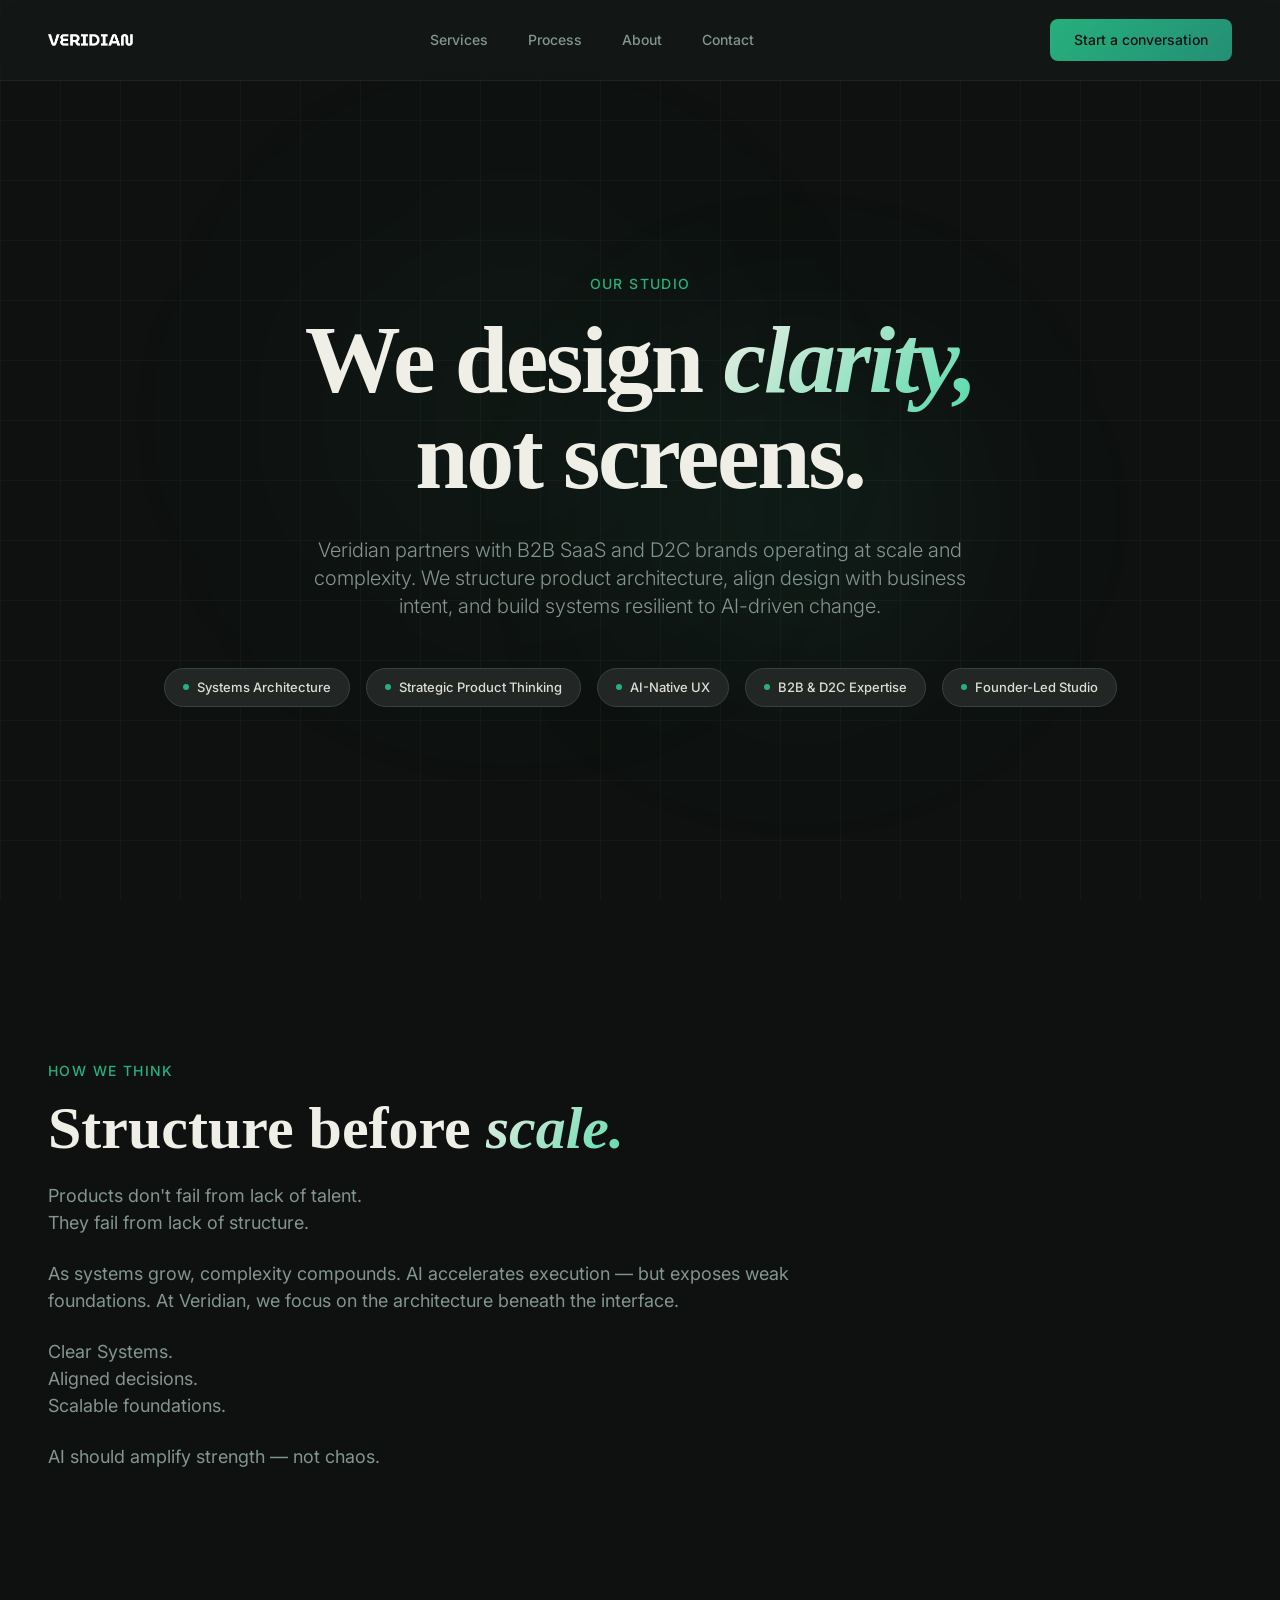
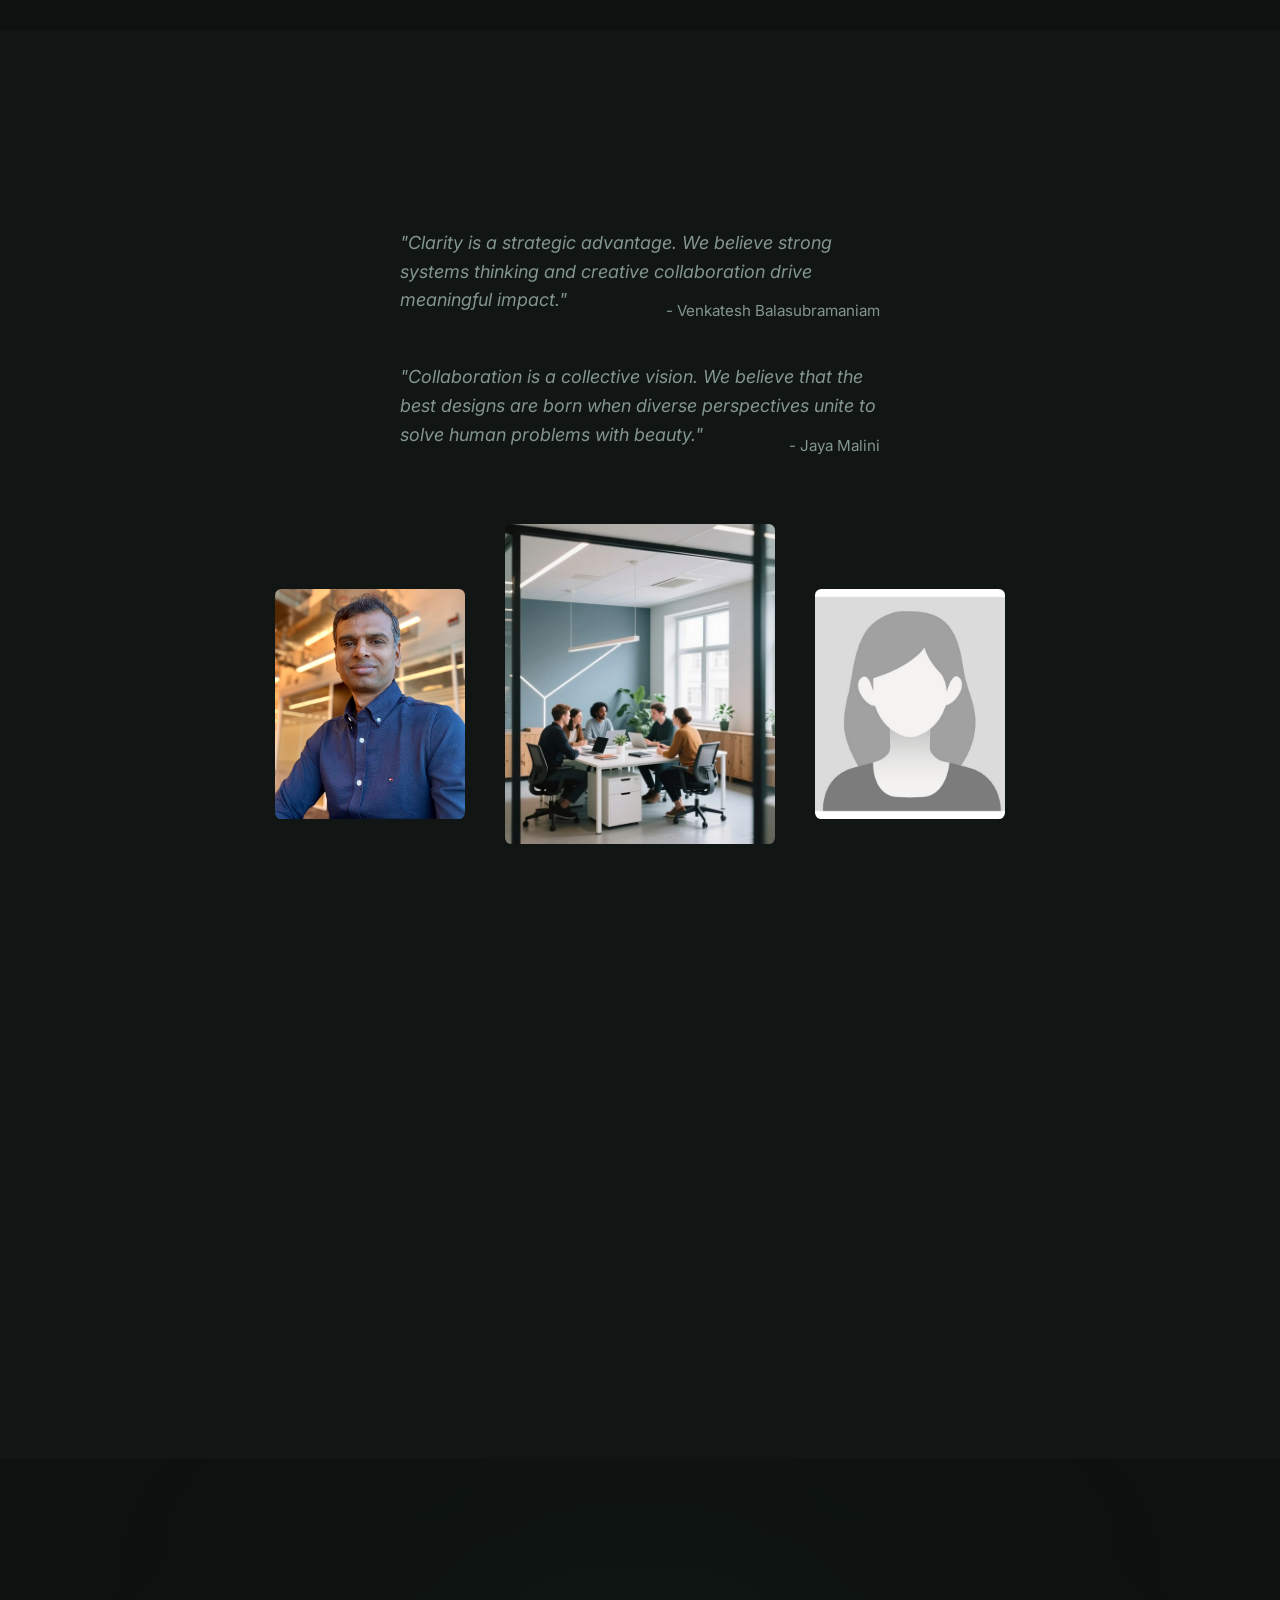
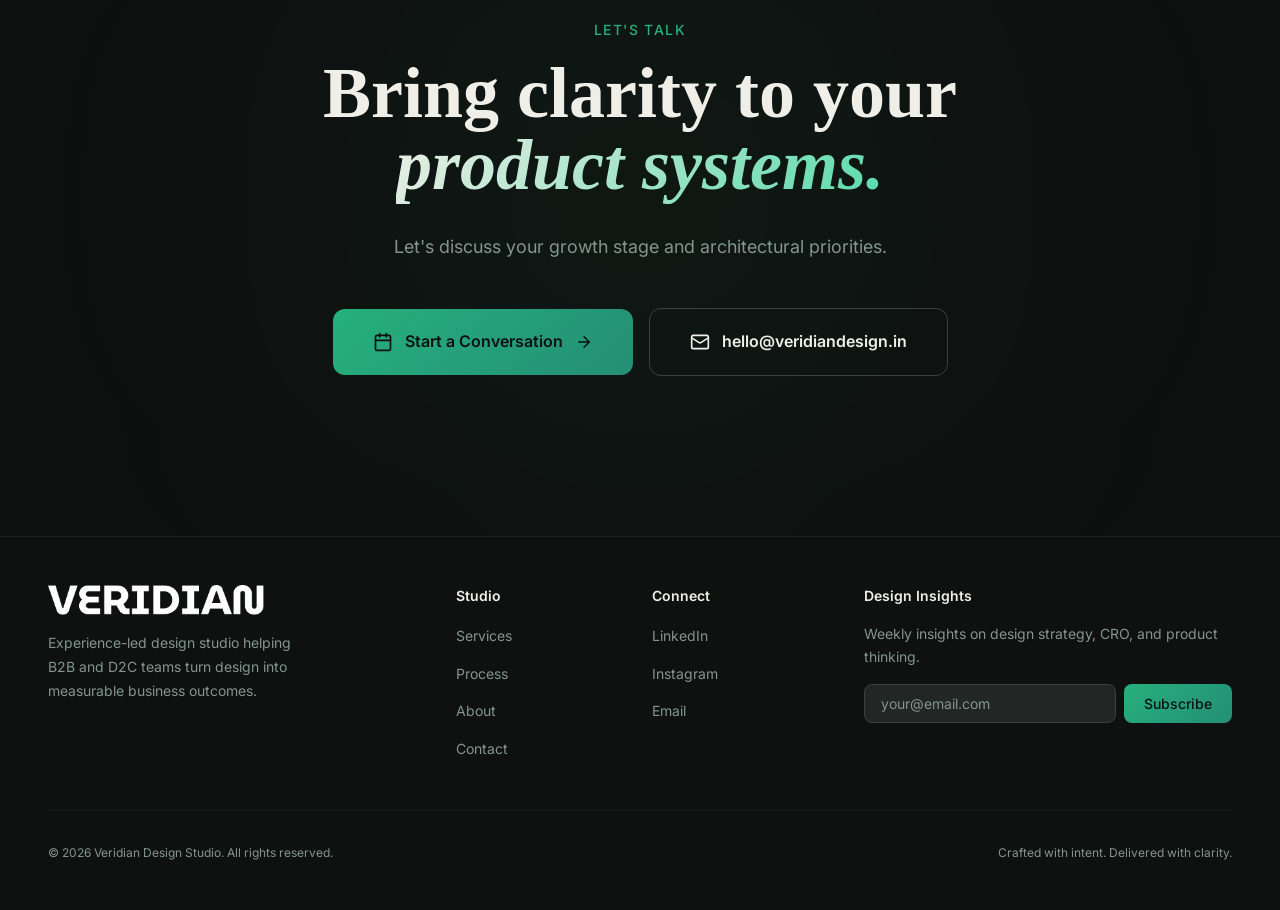
==== about.html @ 5418d42b "Need debugging and corrections in founder section(reworked)" ====
<!doctype html>
<html lang="en">
  <head>
    <meta charset="UTF-8" />
    <meta name="viewport" content="width=device-width, initial-scale=1.0" />
    <title>About — Veridian Design Studio</title>
    <meta
      name="description"
      content="Veridian Design Studio simplifies complex product experiences, scales design systems, and aligns design with real business intent. India-based, globally trusted."
    />
    <meta name="author" content="Veridian Design Studio" />
    <meta
      property="og:title"
      content="About Veridian Design Studio — We Design Outcomes, Not Screens"
    />
    <meta
      property="og:description"
      content="Experience-led design studio helping B2B SaaS and D2C brands drive conversions, adoption, and growth through strategic design."
    />
    <meta property="og:type" content="website" />
    <link rel="preconnect" href="https://fonts.googleapis.com" />
    <link rel="preconnect" href="https://fonts.gstatic.com" crossorigin />
    <link rel="icon" type="image/x-icon" href="images/veridian_favicon.ico" />
    <link
      href="https://fonts.googleapis.com/css2?family=Inter:wght@300;400;500;600;700&family=Playfair+Display:ital,wght@0,400;0,500;0,600;0,700;1,400;1,500&display=swap"
      rel="stylesheet"
    />
    <link rel="stylesheet" href="css/style.css" />
  </head>

  <body>
    <!-- Skip Navigation -->
    <a href="#main-content" class="skip-link">Skip to main content</a>

    <!-- ===== Navbar ===== -->
    <nav class="navbar" role="navigation" aria-label="Main navigation">
      <div class="container navbar-inner">
        <a href="index.html" aria-label="Veridian Design Studio home">
          <img
            class="nav-logo"
            src="images/logo.png"
            alt="Veridian Design Studio Logo"
          />
        </a>
        <div class="nav-links" role="menubar">
          <a href="index.html#services" role="menuitem">Services</a>
          <a href="index.html#process" role="menuitem">Process</a>
          <a href="about.html" role="menuitem" class="nav-active">About</a>
          <a href="contact.html" role="menuitem">Contact</a>
        </div>
        <div class="nav-cta-wrap">
          <a
            href="https://cal.com/venkatesh-balasubramaniam"
            target="_blank"
            class="nav-cta"
            >Start a conversation</a
          >
        </div>
        <button
          class="mobile-toggle"
          aria-label="Toggle menu"
          aria-expanded="false"
          aria-controls="mobile-menu"
        >
          <svg
            width="24"
            height="24"
            viewBox="0 0 24 24"
            fill="none"
            stroke="currentColor"
            stroke-width="2"
            stroke-linecap="round"
            stroke-linejoin="round"
            class="menu-icon"
          >
            <line x1="3" y1="6" x2="21" y2="6" />
            <line x1="3" y1="12" x2="21" y2="12" />
            <line x1="3" y1="18" x2="21" y2="18" />
          </svg>
          <svg
            width="24"
            height="24"
            viewBox="0 0 24 24"
            fill="none"
            stroke="currentColor"
            stroke-width="2"
            stroke-linecap="round"
            stroke-linejoin="round"
            class="close-icon"
          >
            <line x1="18" y1="6" x2="6" y2="18" />
            <line x1="6" y1="6" x2="18" y2="18" />
          </svg>
        </button>
      </div>
      <div class="mobile-menu" id="mobile-menu" role="menu">
        <a href="index.html#services" role="menuitem">Services</a>
        <a href="index.html#process" role="menuitem">Process</a>
        <a href="about.html" role="menuitem">About</a>
        <a href="contact.html" role="menuitem">Contact</a>
        <a
          href="https://cal.com/venkatesh-balasubramaniam"
          class="nav-cta"
          role="menuitem"
          >Start a conversation</a
        >
      </div>
    </nav>

    <!-- ===== Hero ===== -->
    <section class="hero" aria-labelledby="hero-heading">
      <div class="hero-bg-orb1" aria-hidden="true"></div>
      <div class="hero-bg-orb2" aria-hidden="true"></div>
      <div class="hero-grid" aria-hidden="true"></div>
      <div class="container hero-content">
        <span class="section-label fade-in">Our Studio</span>
        <h1 id="hero-heading" class="fade-in delay-1">
          We design <em class="text-gradient">clarity,</em><br />not screens.
        </h1>
        <p class="hero-sub fade-in delay-2">
          Veridian partners with B2B SaaS and D2C brands operating at scale and
          complexity. We structure product architecture, align design with
          business intent, and build systems resilient to AI-driven change.
        </p>
        <div class="about-values-strip fade-in delay-3">
          <span class="about-value-pill">
            <span class="about-value-pill-dot"></span>
            Systems Architecture
          </span>
          <span class="about-value-pill">
            <span class="about-value-pill-dot"></span>
            Strategic Product Thinking
          </span>
          <span class="about-value-pill">
            <span class="about-value-pill-dot"></span>
            AI-Native UX
          </span>
          <span class="about-value-pill">
            <span class="about-value-pill-dot"></span>
            B2B &amp; D2C Expertise
          </span>
          <span class="about-value-pill">
            <span class="about-value-pill-dot"></span>
            Founder-Led Studio
          </span>
        </div>
      </div>
    </section>

    <!-- ===== Main Content ===== -->
    <main id="main-content">
      <!-- ===== How We Think ===== -->
      <section class="section" aria-labelledby="how-we-think-heading">
        <div class="container">
          <div class="section-header fade-in delay-4">
            <span class="section-label">How we think</span>
            <h2 id="how-we-think-heading" class="section-heading">
              Structure before
              <em class="text-gradient">scale.</em>
            </h2>
            <p class="section-sub">
              Products don't fail from lack of talent.<br />
              They fail from lack of structure.
            </p>
            <p class="section-sub">
              As systems grow, complexity compounds. AI accelerates execution —
              but exposes weak foundations. At Veridian, we focus on the
              architecture beneath the interface.
            </p>
            <p class="section-sub">
              Clear Systems.<br />Aligned decisions.<br />Scalable foundations.
            </p>
            <p class="section-sub">AI should amplify strength — not chaos.</p>
          </div>
        </div>
      </section>

      <!-- ===== Co-Founders ===== -->
      <section
        id="founder"
        class="section section-alt"
        aria-labelledby="founder-heading"
      >
        <div class="container">
          <!-- Label fades up first -->
          <div class="section-header fade-in cofounder-section-header">
            <span class="section-label">Co-founders</span>
          </div>

          <!-- First quote slides in from left -->
          <blockquote class="founder-panel-quote fade-in-right delay-1">
            "Clarity is a strategic advantage. We believe strong systems
            thinking and creative collaboration drive meaningful impact."
          </blockquote>
          <!-- Attribution fades up just after -->
          <div class="founder-panel-quote-authors fade-in-left delay-2">
            - Venkatesh Balasubramaniam
          </div>

          <!-- Second quote slides in from right -->
          <blockquote
            class="founder-panel-quote founder-panel-quote--second fade-in-right delay-2"
          >
            "Collaboration is a collective vision. We believe that the best
            designs are born when diverse perspectives unite to solve human
            problems with beauty."
          </blockquote>
          <!-- Attribution fades up just after -->
          <div class="founder-panel-quote-authors fade-in-left delay-3">
            - Jaya Malini
          </div>
          <br />

          <!-- Images: left photo from left, centre from below, right photo from right -->
          <div class="founder-panel-images">
            <div
              class="founder-img-col founder-img-col-side fade-in-right delay-2"
            >
              <img
                src="images/cofounder_1.jpg"
                alt="Venkatesh Balasubramaniam, Co-Founder"
                class="founder-img-side"
              />
            </div>
            <div class="founder-img-col founder-img-col-center fade-in delay-3">
              <img
                src="images/portrait.webp"
                alt="Veridian Studio"
                class="founder-img-center"
              />
            </div>
            <div
              class="founder-img-col founder-img-col-side fade-in-left delay-2"
            >
              <img
                src="images/cofounder_2.jpg"
                alt="Jaya Malini, Co-Founder"
                class="founder-img-side"
              />
            </div>
          </div>

          <!-- Bio fades up last -->
          <div class="founder-panel-bio fade-in delay-3">
            With over 30 years of combined experience across SaaS, enterprise,
            and product innovation, our founders lead Veridian with a shared
            vision: to bring clarity, structure, and creativity to every
            project. Their partnership is rooted in systems thinking, honest
            collaboration, and a relentless pursuit of better outcomes for
            clients and teams alike.
          </div>
        </div>
      </section>

      <!-- ===== CTA ===== -->
      <section
        id="contact"
        class="section cta-section"
        aria-labelledby="cta-heading"
      >
        <div class="cta-glow" aria-hidden="true"></div>
        <div class="container cta-container">
          <div class="fade-in delay-3 cta-inner">
            <span class="section-label">Let's Talk</span>
            <h2 id="cta-heading">
              Bring clarity to your<br />
              <em class="text-gradient">product systems.</em>
            </h2>
            <p class="section-sub">
              Let's discuss your growth stage and architectural priorities.
            </p>
            <div class="cta-buttons">
              <a
                href="https://cal.com/venkatesh-balasubramaniam"
                target="_blank"
                rel="noopener noreferrer"
                class="cta-primary fade-in delay-3"
              >
                <svg
                  width="20"
                  height="20"
                  viewBox="0 0 24 24"
                  fill="none"
                  stroke="currentColor"
                  stroke-width="2"
                  stroke-linecap="round"
                  stroke-linejoin="round"
                  aria-hidden="true"
                >
                  <path d="M8 2v4" />
                  <path d="M16 2v4" />
                  <rect width="18" height="18" x="3" y="4" rx="2" />
                  <path d="M3 10h18" />
                </svg>
                Start a Conversation
                <svg
                  width="18"
                  height="18"
                  viewBox="0 0 24 24"
                  fill="none"
                  stroke="currentColor"
                  stroke-width="2"
                  stroke-linecap="round"
                  stroke-linejoin="round"
                  aria-hidden="true"
                >
                  <path d="M5 12h14" />
                  <path d="m12 5 7 7-7 7" />
                </svg>
              </a>
              <a
                href="mailto:hello@veridiandesign.in"
                onclick="handleMailto(event, 'hello@veridiandesign.in')"
                class="cta-secondary fade-in delay-3"
              >
                <svg
                  width="20"
                  height="20"
                  viewBox="0 0 24 24"
                  fill="none"
                  stroke="currentColor"
                  stroke-width="2"
                  stroke-linecap="round"
                  stroke-linejoin="round"
                  aria-hidden="true"
                >
                  <rect width="20" height="16" x="2" y="4" rx="2" />
                  <path d="m22 7-8.97 5.7a1.94 1.94 0 0 1-2.06 0L2 7" />
                </svg>
                hello@veridiandesign.in
              </a>
            </div>
          </div>
        </div>
      </section>
    </main>

    <!-- ===== Footer ===== -->
    <footer class="footer fade-in delay-3" role="contentinfo">
      <div class="container">
        <div class="footer-grid">
          <div class="footer-brand">
            <img src="images/logo.png" alt="Veridian Design Studio Logo" />
            <p>
              Experience-led design studio helping B2B and D2C teams turn design
              into measurable business outcomes.
            </p>
          </div>
          <div class="footer-links">
            <div>
              <h4>Studio</h4>
              <ul>
                <li><a href="index.html#services">Services</a></li>
                <li><a href="index.html#process">Process</a></li>
                <li><a href="about.html">About</a></li>
                <li><a href="contact.html">Contact</a></li>
              </ul>
            </div>
            <div>
              <h4>Connect</h4>
              <ul>
                <li>
                  <a
                    href="https://www.linkedin.com/company/veridian-design-studio/"
                    target="_blank"
                    rel="noopener noreferrer"
                    >LinkedIn</a
                  >
                </li>
                <li>
                  <a
                    href="https://www.instagram.com/veridiandesignstudio/"
                    target="_blank"
                    rel="noopener noreferrer"
                    >Instagram</a
                  >
                </li>
                <li>
                  <a
                    href="mailto:hello@veridiandesign.in"
                    onclick="handleMailto(event, 'hello@veridiandesign.in')"
                    >Email</a
                  >
                </li>
              </ul>
            </div>
          </div>
          <div class="footer-newsletter">
            <h4>Design Insights</h4>
            <p>
              Weekly insights on design strategy, CRO, and product thinking.
            </p>
            <form class="newsletter-form" onsubmit="event.preventDefault()">
              <label for="newsletter-email" class="sr-only"
                >Email address</label
              >
              <input
                type="email"
                id="newsletter-email"
                placeholder="your@email.com"
                required
              />
              <button type="submit">Subscribe</button>
            </form>
          </div>
        </div>
        <div class="footer-bottom">
          <p>
            &copy;
            <script>
              document.write(new Date().getFullYear());
            </script>
            Veridian Design Studio. All rights reserved.
          </p>
          <p>Crafted with intent. Delivered with clarity.</p>
        </div>
      </div>
    </footer>

    <script src="js/script.js"></script>
  </body>
</html>
---- css/style.css ----
/* Minimal line spacing for co-founder role */
/* Co-founder names under quote, right-aligned and smaller */
.founder-panel-quote-authors {
  color: var(--muted-fg);
  font-size: 0.95rem;
  text-align: right;
  max-width: 480px;
  margin: -1rem auto 2.5rem auto;
  font-style: normal;
  width: 100%;
  box-sizing: border-box;
  display: block;
}
.founder-panel-quote {
  font-size: 1.125rem;
  color: var(--muted-fg);
  line-height: 1.6;
  max-width: 480px;
  margin: 0 auto;
  font-style: italic;
}
/* ===== Founder Section Gallery Layout (ParallelHQ-inspired) ===== */
.founder-panel-images {
  display: flex;
  justify-content: center;
  align-items: center;
  gap: 2.5rem;
  margin-bottom: 2rem;
}
.founder-img-col {
  display: flex;
  flex-direction: column;
  align-items: center;
}
.founder-img-col-side {
  margin-top: 40px;
}
.founder-img-side {
  width: 190px;
  height: 230px;
  object-fit: cover;
  border-radius: 0.4rem;
  background: var(--bg);
}
.founder-img-col-center {
  margin-top: 0;
}
.founder-img-center {
  width: 270px;
  height: 320px;
  object-fit: cover;
  border-radius: 0.4rem;
  background: var(--bg);
}
.founder-panel-bio {
  font-size: 1.125rem;
  color: var(--muted-fg);
  line-height: 1.5;
  max-width: 640px;
  margin: 10rem auto;
}

@media (max-width: 700px) {
  /* 2-column grid:
     left  = Venkatesh spanning full height
     right = portrait + Jaya stacked 50/50 */
  .founder-panel-images {
    display: grid;
    grid-template-columns: 1fr 1fr;
    grid-template-rows: 1fr 1fr;
    gap: 0.4rem;
    align-items: stretch;
    height: 360px;
  }

  /* Venkatesh — left column, spans both rows */
  .founder-img-col-side:first-child {
    grid-column: 1;
    grid-row: 1 / 3;
    margin-top: 0;
  }
  .founder-img-col-side:first-child .founder-img-side {
    width: 100%;
    height: 100%;
    object-fit: cover;
    border-radius: 0.4rem;
  }

  /* Centre portrait — right column, top half */
  .founder-img-col-center {
    grid-column: 2;
    grid-row: 1;
    margin-top: 0;
  }
  .founder-img-col-center .founder-img-center {
    width: 100%;
    height: 100%;
    object-fit: cover;
    border-radius: 0.4rem;
  }

  /* Jaya — right column, bottom half */
  .founder-img-col-side:last-child {
    grid-column: 2;
    grid-row: 2;
    margin-top: 0;
  }
  .founder-img-col-side:last-child .founder-img-side {
    width: 100%;
    height: 100%;
    object-fit: cover;
    border-radius: 0.4rem;
  }
}
/* ===== Reset & Base ===== */
*,
*::before,
*::after {
  margin: 0;
  padding: 0;
  box-sizing: border-box;
}

:root {
  --bg: hsl(160 10% 6%);
  --fg: hsl(60, 20%, 92%);
  --card: hsl(160, 8%, 10%);
  --primary: hsl(158, 64%, 42%);
  --primary-fg: hsl(160, 10%, 6%);
  --secondary: hsl(160, 6%, 14%);
  --secondary-fg: hsl(60, 15%, 85%);
  --muted: hsl(160, 5%, 16%);
  --muted-fg: hsl(160, 8%, 55%);
  --border: hsl(156, 8%, 24%);
  --border-half: hsla(160, 8%, 18%, 0.5);
  --primary-20: hsla(158, 64%, 42%, 0.2);
  --primary-10: hsla(158, 64%, 42%, 0.1);
  --primary-5: hsla(158, 64%, 42%, 0.05);
  --primary-8: hsla(158, 64%, 42%, 0.08);
  --hero-gradient: linear-gradient(
    135deg,
    hsl(158, 64%, 42%),
    hsl(165, 60%, 35%)
  );
  --text-gradient: linear-gradient(
    135deg,
    hsl(60, 20%, 92%),
    hsl(158, 64%, 60%)
  );
  --glass: hsla(160, 8%, 10%, 0.6);
  --radius: 0.75rem;
}

html {
  scroll-behavior: smooth;
  font-size: 16px;
}
body {
  background: var(--bg);
  color: var(--fg);
  font-family: "Inter", system-ui, sans-serif;
  -webkit-font-smoothing: antialiased;
  line-height: 1.6;
}

h1,
h2,
h3,
h4,
h5,
h6 {
  font-family: serif;
}

a {
  color: inherit;
  text-decoration: none;
}
img {
  max-width: 100%;
  display: block;
}
button {
  cursor: pointer;
  border: none;
  font-family: inherit;
}
input {
  font-family: inherit;
}

/* ===== Utilities ===== */
.container {
  width: 100%;
  margin: 0 auto;
  padding: 0 1.5rem;
}

.text-gradient {
  background: var(--text-gradient);
  -webkit-background-clip: text;
  -webkit-text-fill-color: transparent;
  background-clip: text;
}

.sr-only {
  position: absolute;
  width: 1px;
  height: 1px;
  padding: 0;
  margin: -1px;
  overflow: hidden;
  clip: rect(0, 0, 0, 0);
  white-space: nowrap;
  border: 0;
}

/* Fade-in animation */
.fade-in {
  opacity: 0;
  transform: translateY(30px);
  transition:
    opacity 0.6s ease,
    transform 0.6s ease;
}
.fade-in.visible {
  opacity: 1;
  transform: translateY(0);
}
.fade-in-left {
  opacity: 0;
  transform: translateX(40px);
  transition:
    opacity 0.6s ease,
    transform 0.6s ease;
}
.fade-in-left.visible {
  opacity: 1;
  transform: translateX(0);
}
.fade-in-right {
  opacity: 0;
  transform: translateX(-40px);
  transition:
    opacity 0.6s ease,
    transform 0.6s ease;
}
.fade-in-right.visible {
  opacity: 1;
  transform: translateX(0);
}

/* Stagger delays */
.delay-1 {
  transition-delay: 0.15s;
}
.delay-2 {
  transition-delay: 0.3s;
}
.delay-3 {
  transition-delay: 0.45s;
}
.delay-4 {
  transition-delay: 0.6s;
}

/* ===== Navbar ===== */
.navbar {
  position: fixed;
  top: 0;
  left: 0;
  right: 0;
  z-index: 50;
  background: var(--glass);
  backdrop-filter: blur(20px);
  -webkit-backdrop-filter: blur(20px);
  border-bottom: 1px solid var(--border-half);
}
.navbar-inner {
  display: flex;
  align-items: center;
  justify-content: space-between;
  height: 5rem;
}
.nav-logo {
  height: 12px;
  width: auto;
  filter: brightness(0) invert(1);
}
.nav-links {
  display: none;
  align-items: center;
  gap: 2.5rem;
}
.nav-links a {
  font-size: 0.875rem;
  font-weight: 500;
  color: var(--muted-fg);
  transition: color 0.3s;
}
.nav-links a:hover {
  color: var(--fg);
}
.nav-cta-wrap {
  display: none;
}
.nav-cta {
  padding: 0.625rem 1.5rem;
  font-size: 0.875rem;
  font-weight: 500;
  border-radius: 0.5rem;
  background: var(--hero-gradient);
  color: var(--primary-fg);
  transition: opacity 0.3s;
}
.nav-cta:hover {
  opacity: 0.9;
}

.mobile-toggle {
  display: flex;
  background: none;
  color: var(--fg);
  padding: 0.5rem;
}
.mobile-menu {
  display: none;
  flex-direction: column;
  gap: 1rem;
  padding: 1.5rem;
  border-top: 1px solid var(--border-half);
  background: var(--glass);
  backdrop-filter: blur(20px);
}
.mobile-menu.open {
  display: flex;
}
.mobile-menu a {
  font-size: 1.125rem;
  font-weight: 500;
  color: var(--muted-fg);
  padding: 0.5rem 0;
  transition: color 0.3s;
}
.mobile-menu a:hover {
  color: var(--fg);
}
.mobile-menu .nav-cta {
  margin-top: 0.5rem;
  text-align: center;
  padding: 0.75rem 1.5rem;
  color: var(--primary-fg);
}

/* ===== Hero ===== */
.hero {
  position: relative;
  display: flex;
  align-items: center;
  justify-content: center;
  overflow: hidden;
  padding-top: 128px;
  padding-bottom: 3rem;
  min-height: auto;
}
.hero-bg-orb1 {
  position: absolute;
  top: 25%;
  left: 25%;
  width: 24rem;
  height: 24rem;
  border-radius: 50%;
  background: var(--primary-5);
  filter: blur(120px);
}
.hero-bg-orb2 {
  position: absolute;
  bottom: 25%;
  right: 25%;
  width: 20rem;
  height: 20rem;
  border-radius: 50%;
  background: var(--primary-8);
  filter: blur(100px);
}
.hero-grid {
  position: absolute;
  inset: 0;
  opacity: 0.03;
  background-image:
    linear-gradient(var(--fg) 1px, transparent 1px),
    linear-gradient(90deg, var(--fg) 1px, transparent 1px);
  background-size: 60px 60px;
}
.hero-content {
  position: relative;
  z-index: 10;
  max-width: 90rem;
  margin: 0 auto;
  text-align: center;
}
.hero-badge {
  display: inline-flex;
  align-items: center;
  gap: 0.5rem;
  padding: 0.5rem 0.5rem;
  border-radius: 9999px;
  border: 1px solid var(--primary-20);
  background: var(--glass);
  margin-bottom: 3rem;
}
.hero-badge svg {
  color: var(--primary);
}
.hero-badge span {
  font-size: 0.75rem;
  font-weight: 500;
  color: var(--muted-fg);
  letter-spacing: 0.05em;
  text-transform: uppercase;
}
.hero h1 {
  font-size: 2.2rem;
  font-weight: 700;
  line-height: 1;
  letter-spacing: -0.015em;
  margin-bottom: 3rem;
}
.hero-spacing {
  margin: 12px 0 0;
}
.hero-sub {
  font-size: 1.125rem;
  color: var(--muted-fg);
  max-width: 42rem;
  margin: 0 auto 3rem;
  font-weight: 300;
  line-height: 1.5;
}
.hero-cta {
  display: inline-flex;
  align-items: center;
  gap: 0.75rem;
  padding: 1rem 2rem;
  border-radius: 0.5rem;
  background: var(--hero-gradient);
  color: var(--primary-fg);
  font-weight: 500;
  font-size: 1rem;
  transition: opacity 0.3s;
}
.hero-cta:hover {
  opacity: 0.9;
}
.hero-cta svg {
  transition: transform 0.3s;
}
.hero-cta:hover svg {
  transform: translateX(4px);
}
.hero-trust {
  margin-top: 1rem;
  padding-top: 2rem;
}
.hero-trust p {
  font-size: 0.875rem;
  color: var(--muted-fg);
  margin-bottom: 1.5rem;
}
.trust-items {
  display: flex;
  align-items: center;
  justify-content: center;
  gap: 10px 3rem;
  flex-wrap: wrap;
}
.trust-items span {
  font-size: 0.875rem;
  font-weight: 500;
  color: hsla(160, 8%, 55%, 0.6);
  letter-spacing: 0.1em;
  text-transform: uppercase;
}

/* ===== Section Shared ===== */
.section {
  padding: 5rem 0;
  position: relative;
}
.section-label {
  color: var(--primary);
  font-size: 0.875rem;
  font-weight: 500;
  letter-spacing: 0.1em;
  text-transform: uppercase;
  margin-bottom: 1rem;
  display: block;
}
.section-heading {
  font-size: 2.25rem;
  font-weight: 700;
  line-height: 1.05;
  color: var(--fg);
}
.section-heading-h2 {
  font-family: "Inter", serif;
  margin: 2rem 0 2rem;
  font-size: 1.75rem;
  font-weight: 700;
  line-height: 1.25;
  color: var(--fg);
}
.section-sub {
  margin-top: 1.5rem;
  font-size: 1.125rem;
  color: var(--muted-fg);
  line-height: 1.5;
  max-width: 48rem;
}
.section-header {
  max-width: 48rem;
}

/* ===== Card Grid ===== */
.card-grid {
  display: grid;
  gap: 1.5rem;
}

.card {
  padding: 2rem 2.5rem;
  border-radius: 1rem;
  background: var(--card);
  border: 1px solid var(--border-half);
  overflow: hidden;
}
.card-icon {
  width: 3rem;
  height: 3rem;
  border-radius: 0.75rem;
  background: var(--secondary);
  display: flex;
  align-items: center;
  justify-content: center;
  margin-bottom: 1.5rem;
}
.card-icon svg {
  color: var(--primary);
}
.card h3 {
  font-family: "Inter", sans-serif;
  font-size: 1.5rem;
  font-weight: 700;
  color: var(--fg);
  margin-bottom: 1rem;
  line-height: 1.25;
}
.card p {
  font-size: 0.875rem;
  color: var(--muted-fg);
  line-height: 1.7;
  margin-bottom: 1.5rem;
}
.tags {
  display: flex;
  flex-wrap: wrap;
  gap: 0.5rem;
}
.tag {
  font-size: 0.75rem;
  padding: 0.375rem 0.75rem;
  border-radius: 9999px;
  background: var(--secondary);
  color: var(--secondary-fg);
  font-weight: 500;
}

/* ===== Process ===== */
.process-bg,
.founder-bg {
  position: absolute;
  inset: 0;
  background: hsla(160, 6%, 14%, 0.3);
}
.process-grid {
  display: grid;
  gap: 2rem;
}

.step-header {
  display: flex;
  align-items: center;
  gap: 1rem;
  margin-bottom: 1.5rem;
}
.step-icon {
  width: 3rem;
  height: 3rem;
  border-radius: 0.75rem;
  border: 1px solid var(--primary-20);
  display: flex;
  align-items: center;
  justify-content: center;
}
.step-icon svg {
  color: var(--primary);
}
.step-number {
  font-family: "Inter", serif;
  font-size: 2.25rem;
  font-weight: 700;
  color: var(--border);
}
.step h3 {
  font-family: "Inter", sans-serif;
  font-size: 1.25rem;
  font-weight: 700;
  color: var(--fg);
  margin-bottom: 0.75rem;
}
.step p {
  font-size: 0.875rem;
  color: var(--muted-fg);
  line-height: 1.7;
}

/* ===== About ===== */
.about-bg {
  position: absolute;
  inset: 0;
  background: hsla(160, 6%, 14%, 0.2);
}
.about-grid {
  display: grid;
  gap: 4rem;
  align-items: start;
}
.about-title {
  font-size: 2.2rem;
  font-weight: 700;
  line-height: 0.75;
  letter-spacing: -0.015em;
  margin-bottom: 3rem;
}
.about-story h2 {
  font-size: 2.25rem;
  font-weight: 700;
  line-height: 1.05;
  margin-bottom: 2rem;
}
.about-story .prose {
  display: flex;
  flex-direction: column;
  gap: 1.5rem;
}
.about-story .prose p {
  color: var(--muted-fg);
  line-height: 1.5;
}

.value-card {
  padding: 1.5rem;
  border-radius: 1rem;
  background: var(--card);
  border: 1px solid var(--border-half);
  display: flex;
  gap: 1rem;
  align-items: flex-start;
}
.value-icon {
  width: 2.5rem;
  height: 2.5rem;
  border-radius: 0.5rem;
  background: var(--primary-10);
  display: flex;
  align-items: center;
  justify-content: center;
  flex-shrink: 0;
  margin-top: 0.25rem;
}
.value-icon svg {
  color: var(--primary);
}
.value-card h3 {
  font-family: "Inter", sans-serif;
  font-size: 1.125rem;
  font-weight: 700;
  color: var(--fg);
  margin-bottom: 0.5rem;
}
.value-card p {
  font-size: 0.875rem;
  color: var(--muted-fg);
  line-height: 1.7;
}
.values-list {
  display: flex;
  flex-direction: column;
  gap: 1.5rem;
}

/* ===== CTA ===== */
.cta-section {
  text-align: center;
  overflow: hidden;
}
.cta-glow {
  position: absolute;
  top: 50%;
  left: 50%;
  transform: translate(-50%, -50%);
  width: 37.5rem;
  height: 37.5rem;
  border-radius: 50%;
  background: var(--primary-5);
  filter: blur(150px);
}
.cta-section h2 {
  font-size: 2.25rem;
  font-weight: 700;
  line-height: 1.05;
  margin-bottom: 2rem;
}
.cta-section .section-sub {
  max-width: 40rem;
  margin: 0 auto 3rem;
}
.cta-buttons {
  display: flex;
  flex-direction: column;
  align-items: center;
  justify-content: center;
  gap: 1rem;
}

.cta-primary {
  display: inline-flex;
  align-items: center;
  gap: 0.75rem;
  padding: 1rem 1rem;
  border-radius: 0.75rem;
  background: var(--hero-gradient);
  color: var(--primary-fg);
  font-weight: 600;
  font-size: 1rem;
  transition: opacity 0.3s;
}
.cta-primary:hover {
  opacity: 0.9;
}
.cta-primary svg:last-child {
  transition: transform 0.3s;
}
.cta-primary:hover svg:last-child {
  transform: translateX(4px);
}
.cta-secondary {
  display: inline-flex;
  align-items: center;
  gap: 0.75rem;
  padding: 1rem 1rem;
  border-radius: 0.75rem;
  border: 1px solid var(--border);
  color: var(--fg);
  font-weight: 600;
  font-size: 1em;
  transition: background 0.3s;
}
.cta-secondary:hover {
  background: var(--secondary);
}

/* ===== Footer ===== */
.footer {
  padding: 3rem 0;
  border-top: 1px solid var(--border-half);
}
.footer-grid {
  display: grid;
  gap: 3rem;
  margin-bottom: 3rem;
}

.footer-brand p {
  font-size: 0.875rem;
  color: var(--muted-fg);
  line-height: 1.7;
  max-width: 17rem;
}
.footer-brand img {
  width: 60%;
  margin-bottom: 1rem;
  filter: brightness(0) invert(1);
}
.footer-links {
  display: grid;
  grid-template-columns: 1fr 1fr;
  gap: 2rem;
}
.footer-links h4 {
  font-family: "Inter", sans-serif;
  font-size: 0.875rem;
  font-weight: 600;
  margin-bottom: 1rem;
}
.footer-links ul {
  list-style: none;
  display: flex;
  flex-direction: column;
  gap: 0.75rem;
}
.footer-links a {
  font-size: 0.875rem;
  color: var(--muted-fg);
  transition: color 0.3s;
}
.footer-links a:hover {
  color: var(--fg);
}

.footer-newsletter h4 {
  font-family: "Inter", sans-serif;
  font-size: 0.875rem;
  font-weight: 600;
  margin-bottom: 1rem;
}
.footer-newsletter > p {
  font-size: 0.875rem;
  color: var(--muted-fg);
  margin-bottom: 1rem;
}
.newsletter-form {
  display: flex;
  flex-direction: row;
  gap: 0.5rem;
}
.newsletter-form input {
  padding: 0.625rem 1rem;
  border-radius: 0.5rem;
  background: var(--secondary);
  border: 1px solid var(--border);
  font-size: 0.875rem;
  color: var(--fg);
  outline: none;
}
.newsletter-form input::placeholder {
  color: var(--muted-fg);
}
.newsletter-form input:focus {
  box-shadow: 0 0 0 1px var(--primary-20);
}
.newsletter-form button {
  padding: 0.625rem 1.25rem;
  border-radius: 0.5rem;
  background: var(--hero-gradient);
  color: var(--primary-fg);
  font-size: 0.875rem;
  font-weight: 500;
  transition: opacity 0.3s;
}
.newsletter-form button:hover {
  opacity: 0.9;
}

.footer-bottom {
  padding-top: 2rem;
  border-top: 1px solid hsla(160, 8%, 18%, 0.3);
  display: flex;
  flex-direction: column;
  align-items: center;
  gap: 1rem;
  text-align: center;
}

.footer-bottom p {
  font-size: 0.75rem;
  color: var(--muted-fg);
}

/* Skip link */
.skip-link {
  position: absolute;
  top: -100%;
  left: 1rem;
  padding: 0.5rem 1rem;
  background: var(--primary);
  color: var(--primary-fg);
  border-radius: 0.25rem;
  z-index: 100;
  font-size: 0.875rem;
}
.skip-link:focus {
  top: 1rem;
}

@media (min-width: 768px) {
  .process-grid {
    grid-template-columns: 1fr 1fr;
  }
  .nav-links {
    display: flex;
  }
  .nav-cta-wrap {
    display: flex;
  }
  .mobile-toggle {
    display: none;
  }
  .card-grid {
    grid-template-columns: 1fr 1fr;
    gap: 2rem;
  }
  .section {
    padding: 10rem 0;
    position: relative;
  }
  .footer-grid {
    grid-template-columns: 1fr 1fr 1fr;
  }
  .newsletter-form {
    flex-direction: row;
  }
  .footer-bottom {
    flex-direction: row;
    justify-content: space-between;
  }
  .hero {
    padding-top: 5rem;
    padding-bottom: 0;
    min-height: 100vh;
  }
  .hero h1 {
    font-size: 4.5rem;
    line-height: 1;
    letter-spacing: -0.025em;
    margin-bottom: 2rem;
  }
  .hero-spacing {
    margin: 0;
  }
  .hero-sub {
    font-size: 1.25rem;
    line-height: 1.75rem;
  }
  .hero-trust {
    margin-top: 4rem;
  }
  .hero-badge {
    padding: 0.5rem 1rem;
    margin-bottom: 2rem;
  }
  .section-heading {
    font-size: 3rem;
    line-height: 1.41;
  }
  .about-story h2 {
    font-size: 3rem;
    line-height: 1.1;
  }
  .cta-section h2 {
    font-size: 3rem;
    line-height: 1;
  }
  .cta-buttons {
    flex-direction: row;
  }
  .cta-primary,
  .cta-secondary {
    padding: 1.25rem 2.5rem;
    width: auto;
  }
  .trust-items {
    gap: 3rem;
  }
  .card h3 {
    line-height: 1.6;
  }
}
@media (min-width: 1024px) {
  .container {
    padding: 0 3rem;
  }
  .process-grid {
    grid-template-columns: repeat(4, 1fr);
  }
  .about-grid {
    grid-template-columns: 1fr 1fr;
    gap: 6rem;
  }
  .hero h1 {
    font-size: 6rem;
  }
  .section-heading {
    font-size: 3.75rem;
    line-height: 1;
  }
  .cta-section h2 {
    font-size: 4.5rem;
  }
}
@media (min-width: 1400px) {
  .container {
    max-width: 1400px;
  }
}

/* ===== Contact Page ===== */
.contact-hero {
  padding-top: 8rem;
  padding-bottom: 2rem;
  text-align: center;
}
.contact-hero .section-label {
  margin-bottom: 1.25rem;
}
.contact-hero h1 {
  font-family: serif;
  font-size: 3rem;
  font-weight: 700;
  line-height: 1.1;
  letter-spacing: -0.02em;
  margin-bottom: 1.25rem;
}
.contact-hero h1 em {
  font-style: italic;
  color: var(--primary);
}
.contact-label {
  color: var(--primary);
  font-family: "Inter", serif;
  font-size: 0.75rem;
  font-weight: 500;
  text-transform: uppercase;
  line-height: 1rem;
  letter-spacing: 0.3em;
}
.contact-hero .sub {
  font-size: 1.125rem;
  line-height: 1.75rem;
  color: var(--muted-fg);
}

.contact-body {
  padding: 3rem 0 6rem;
}
.contact-grid {
  display: grid;
  gap: 4rem;
  align-items: start;
}

/* Left column */
.contact-info h2 {
  font-family: "Inter", serif;
  font-size: 1.75rem;
  font-weight: 700;
  line-height: 1.25;
  margin-bottom: 1.5rem;
  color: var(--fg);
}
.contact-info h2 em {
  font-style: italic;
  color: var(--primary);
}
.contact-info .intro-text {
  font-size: 0.9rem;
  color: var(--muted-fg);
  line-height: 1.75;
  margin-bottom: 1.25rem;
}
.contact-info .highlight {
  font-size: 0.9rem;
  color: var(--muted-fg);
  line-height: 1.75;
  margin-bottom: 2rem;
}
.contact-info .highlight em {
  color: var(--primary);
  font-style: italic;
}

.help-section h3 {
  font-family: "Inter", serif;
  font-size: 0.875rem;
  font-weight: 600;
  color: var(--fg);
  margin-bottom: 0.875rem;
  letter-spacing: 0.01em;
}
.help-list {
  list-style: none;
  display: flex;
  flex-direction: column;
  gap: 0.5rem;
  margin-bottom: 2.5rem;
}
.help-list li {
  display: flex;
  align-items: center;
  gap: 0.625rem;
  font-size: 0.875rem;
  color: var(--muted-fg);
}
.help-list li::before {
  content: "";
  width: 6px;
  height: 6px;
  border-radius: 50%;
  background: var(--primary);
  flex-shrink: 0;
}

.meet-us h3 {
  font-family: "Inter", serif;
  font-size: 0.875rem;
  font-weight: 600;
  color: var(--fg);
  margin-bottom: 0.875rem;
}
.location-block {
  margin-bottom: 0.75rem;
}
.location-row {
  display: flex;
  align-items: flex-start;
  gap: 0.625rem;
  margin-bottom: 0.375rem;
}
.location-icon {
  flex-shrink: 0;
  margin-top: 2px;
}
.location-row .loc-label {
  font-size: 0.8125rem;
  font-weight: 600;
  color: var(--fg);
  margin-bottom: 0.125rem;
}
.location-row .loc-name {
  font-size: 0.8125rem;
  color: var(--primary);
  font-weight: 500;
}
.location-row .loc-address {
  font-size: 0.8125rem;
  color: var(--muted-fg);
  line-height: 1.5;
}
.remote-row {
  display: flex;
  align-items: center;
  gap: 0.625rem;
  margin-top: 0.75rem;
}
.remote-row span {
  font-size: 0.8125rem;
  color: var(--muted-fg);
}

.direct-contact {
  margin-top: 2rem;
}
.direct-contact h3 {
  font-family: "Inter", serif;
  font-size: 0.875rem;
  font-weight: 600;
  color: var(--fg);
  margin-bottom: 0.875rem;
}
.contact-links {
  display: flex;
  flex-direction: column;
  gap: 0.5rem;
}
.contact-link-row {
  display: flex;
  align-items: center;
  gap: 0.625rem;
}
.contact-link-row a {
  font-size: 0.875rem;
  color: var(--primary);
  transition: opacity 0.2s;
}
.contact-link-row a:hover {
  opacity: 0.75;
}

.contact-quote {
  margin-top: 2rem;
  padding-left: 1rem;
  border-left: 2px solid var(--border);
  font-size: 0.8125rem;
  color: var(--muted-fg);
  font-style: italic;
  line-height: 1.6;
}

/* Right column — Form card */
.contact-form-wrap {
  background: var(--card);
  border: 1px solid var(--border-half);
  border-radius: 1.25rem;
  padding: 2rem 1.75rem;
}
.contact-form-wrap h2 {
  font-family: "Inter", serif;
  font-size: 1.25rem;
  font-weight: 600;
  color: var(--fg);
  margin-bottom: 1.75rem;
}

/* Form layout — gap is the single source of spacing truth */
#contactForm {
  display: flex;
  flex-direction: column;
  gap: 1rem;
}
.form-row {
  display: grid;
  grid-template-columns: 1fr;
  gap: 1rem;
}
.form-group {
  display: flex;
  flex-direction: column;
  gap: 0.375rem;
  margin-bottom: 0;
  max-width: 100%;
}
.form-group:last-child {
  margin-bottom: 0;
}
.form-label {
  font-size: 0.8125rem;
  font-weight: 500;
  color: var(--fg);
}
.form-input,
.form-textarea,
.form-select {
  background: var(--secondary);
  border: 1px solid var(--border-half);
  border-radius: 0.5rem;
  padding: 0.625rem 0.875rem;
  font-size: 1rem;
  color: var(--fg);
  font-family: "Inter", sans-serif;
  outline: none;
  transition:
    border-color 0.2s,
    box-shadow 0.2s;
  width: 100%;
}
.form-input::placeholder,
.form-textarea::placeholder {
  color: var(--muted-fg);
}
.form-input:focus,
.form-textarea:focus,
.form-select:focus {
  border-color: var(--primary);
}
.form-input:valid,
.form-textarea:valid,
.form-select:valid {
  background: var(--secondary);
  color: white;
}
/* Example to change the background to white and text to black */
.form-input:autofill,
.form-input:-webkit-autofill,
.form-input:-webkit-autofill:hover,
.form-input:-webkit-autofill:focus,
.form-input:-webkit-autofill:active {
  -webkit-box-shadow: 0 0 0 1000px var(--secondary) inset !important;
  transition: background-color 5000s ease-in-out 0s; /* smooth transition workaround */
  -webkit-text-fill-color: var(--fg) !important;
}

.form-select {
  appearance: none;
  background-image: url("data:image/svg+xml,%3Csvg xmlns='http://www.w3.org/2000/svg' width='16' height='16' viewBox='0 0 24 24' fill='none' stroke='%23718096' stroke-width='2' stroke-linecap='round' stroke-linejoin='round'%3E%3Cpolyline points='6 9 12 15 18 9'%3E%3C/polyline%3E%3C/svg%3E");
  background-repeat: no-repeat;
  background-position: right 0.75rem center;
  padding-right: 2.5rem;
  cursor: pointer;
  color: var(--muted-fg);
}
.form-select option {
  background: var(--secondary);
  color: var(--fg);
}
.form-textarea {
  resize: vertical;
  min-height: 7rem;
  line-height: 1.6;
}

.checkbox-label {
  font-size: 0.8125rem;
  font-weight: 500;
  color: var(--fg);
  margin-bottom: 0.625rem;
  display: block;
}
.checkbox-grid {
  display: grid;
  grid-template-columns: 1fr;
  gap: 0.625rem;
  margin-bottom: 0;
}
.checkbox-item {
  display: flex;
  align-items: center;
  gap: 0.5rem;
  cursor: pointer;
}
.checkbox-item input[type="checkbox"] {
  appearance: none;
  width: 1rem;
  height: 1rem;
  border: 2px solid var(--primary);
  border-radius: 3px;
  background: var(--card);
  cursor: pointer;
  flex-shrink: 0;
  position: relative;
  transition:
    border-color 0.2s,
    background 0.2s;
}
.checkbox-item input[type="checkbox"]:checked {
  border-color: var(--primary);
  background: var(--primary);
}
.checkbox-item input[type="checkbox"]:checked::after {
  content: "\2713";
  color: var(--secondary);
  position: absolute;
  top: 50%;
  left: 50%;
  transform: translate(-50%, -50%);
}
.checkbox-item span {
  font-size: 0.875rem;
  color: var(--muted-fg);
  line-height: 1.4;
}

/* ===== Form Validation Styles ===== */
.input-error {
  border-color: hsl(0, 70%, 55%) !important;
  box-shadow: 0 0 0 2px hsla(0, 70%, 55%, 0.2) !important;
}
.field-error {
  font-size: 0.75rem;
  color: hsl(0, 70%, 60%);
  margin-top: 0.25rem;
  display: block;
  line-height: 1.4;
}

.form-submit {
  width: 100%;
  padding: 0.875rem 1.5rem;
  border-radius: 0.625rem;
  background: var(--hero-gradient);
  color: var(--primary-fg);
  font-size: 0.9375rem;
  font-weight: 600;
  font-family: "Inter", sans-serif;
  transition: opacity 0.3s;
  margin-top: 0;
  text-align: center;
}
.form-submit:hover {
  opacity: 0.9;
}

/* ===== Success Modal ===== */
.success-modal-overlay {
  position: fixed;
  inset: 0;
  background: hsla(160, 10%, 4%, 0.75);
  backdrop-filter: blur(6px);
  -webkit-backdrop-filter: blur(6px);
  z-index: 200;
  display: flex;
  align-items: center;
  justify-content: center;
  padding: 1.5rem;
  opacity: 0;
  pointer-events: none;
  transition: opacity 0.3s ease;
}
.success-modal-overlay.visible {
  opacity: 1;
  pointer-events: all;
}
.success-modal {
  background: var(--card);
  border: 1px solid var(--border-half);
  border-radius: 1.25rem;
  padding: 2.5rem 2rem;
  max-width: 420px;
  width: 100%;
  text-align: center;
  transform: translateY(24px) scale(0.97);
  transition:
    transform 0.35s ease,
    opacity 0.35s ease;
  opacity: 0;
  position: relative;
}
.success-modal-overlay.visible .success-modal {
  transform: translateY(0) scale(1);
  opacity: 1;
}
.success-modal .success-icon {
  width: 3.5rem;
  height: 3.5rem;
  border-radius: 50%;
  background: var(--primary-20);
  display: flex;
  align-items: center;
  justify-content: center;
  margin: 0 auto 1.25rem;
  color: var(--primary);
}
.success-modal h3 {
  font-family: "Inter", sans-serif;
  font-size: 1.5rem;
  font-weight: 600;
  color: var(--fg);
  margin-bottom: 0.75rem;
}
.success-modal p {
  font-size: 0.9rem;
  color: var(--muted-fg);
  line-height: 1.6;
  margin-bottom: 1.75rem;
}
.success-modal-close {
  display: inline-flex;
  align-items: center;
  justify-content: center;
  padding: 0.625rem 2rem;
  border-radius: 0.625rem;
  background: var(--hero-gradient);
  color: var(--primary-fg);
  font-size: 0.9rem;
  font-weight: 600;
  font-family: "Inter", sans-serif;
  cursor: pointer;
  transition: opacity 0.2s;
  border: none;
}
.success-modal-close:hover {
  opacity: 0.85;
}
/* Keep the old .form-success hidden — no longer used */
.form-success {
  display: none !important;
}

.contact-bg-orb1 {
  position: fixed;
  top: 10%;
  right: 10%;
  width: 20rem;
  height: 20rem;
  border-radius: 50%;
  background: var(--primary-5);
  filter: blur(120px);
  pointer-events: none;
  z-index: 0;
}
.contact-bg-orb2 {
  position: fixed;
  bottom: 20%;
  left: 5%;
  width: 16rem;
  height: 16rem;
  border-radius: 50%;
  background: var(--primary-8);
  filter: blur(100px);
  pointer-events: none;
  z-index: 0;
}
/* ===== Founder ===== */
.founder-grid {
  display: grid;
  grid-template-columns: 1fr 1fr;
  gap: 3rem;
  max-width: 1000px;
  margin: 0 auto;
  align-items: center;
}
@media (max-width: 768px) {
  .founder-grid {
    grid-template-columns: 1fr;
  }
}
.founder-img-wrap {
  width: 100%;
  display: flex;
  justify-content: center;
}

.founder-img-inner {
  position: relative;
  display: inline-block;
  line-height: 0;
  padding-bottom: 16px;
  padding-right: 16px;
}
.founder-img {
  border-radius: 1rem;
  width: 100%;
  aspect-ratio: 4/5;
  object-fit: cover;
  box-shadow: var(--card-shadow);
}
.founder-badge-box {
  position: absolute;
  bottom: 0;
  right: 0;
  width: 96px;
  height: 96px;
  border-radius: var(--radius);
  background: var(--primary);
  display: flex;
  align-items: center;
  justify-content: center;
  font-family: "Cambo", serif;
  font-size: 0.875rem;
  font-weight: 600;
  text-align: center;
  line-height: 1.3;
}
.founder-quote {
  position: relative;
  font-family: "Cambo", serif;
  font-style: italic;
  font-size: 1.125rem;
  line-height: 1.6;
  padding-left: 2rem;
  margin-bottom: 1.5rem;
}
.founder-quote::before {
  content: url("data:image/svg+xml,%3Csvg xmlns='http://www.w3.org/2000/svg' width='24' height='24' viewBox='0 0 24 24' fill='none' stroke='hsl(165, 60%, 35%, 0.5)' stroke-width='2' stroke-linecap='round' stroke-linejoin='round'%3E%3Cpath d='M16 3a2 2 0 0 0-2 2v6a2 2 0 0 0 2 2 1 1 0 0 1 1 1v1a2 2 0 0 1-2 2 1 1 0 0 0-1 1v2a1 1 0 0 0 1 1 6 6 0 0 0 6-6V5a2 2 0 0 0-2-2z'%3E%3C/path%3E%3Cpath d='M5 3a2 2 0 0 0-2 2v6a2 2 0 0 0 2 2 1 1 0 0 1 1 1v1a2 2 0 0 1-2 2 1 1 0 0 0-1 1v2a1 1 0 0 0 1 1 6 6 0 0 0 6-6V5a2 2 0 0 0-2-2z'%3E%3C/path%3E%3C/svg%3E");
  position: absolute;
  left: 0;
  top: -20px;
  font-size: 2rem;
  color: var(--primary-10);
}
.founder-text {
  color: var(--muted-fg);
  line-height: 1.7;
  margin-bottom: 1rem;
}
.founder-highlight {
  font-size: 0.875rem;
  font-weight: 500;
  color: var(--accent);
  margin-top: 1rem;
}
.founder-info-grid {
  display: grid;
  grid-template-columns: repeat(3, 1fr);
  gap: 1rem;
  margin-top: 2rem;
}
.founder-info-item {
  background: var(--card);
  border-radius: 8px;
  padding: 0.75rem;
  text-align: center;
  box-shadow: var(--card-shadow);
}
.founder-info-item strong {
  display: block;
  font-size: 0.875rem;
}
.founder-info-item span {
  font-size: 0.75rem;
  line-height: 1.4;
  display: block;
  color: var(--muted-fg);
}

@media (min-width: 768px) {
  .contact-hero h1 {
    font-size: 4rem;
  }
  .contact-hero {
    padding-top: 8rem;
  }
}
@media (min-width: 1024px) {
  .contact-grid {
    grid-template-columns: 5fr 7fr;
    gap: 5rem;
  }
  .form-row {
    grid-template-columns: 1fr 1fr;
  }
  .checkbox-grid {
    grid-template-columns: 1fr 1fr;
  }
  .contact-hero h1 {
    font-size: 4.5rem;
  }
}

/* ===== About Page ===== */

/* --- Tagline Section --- */
.about-tagline-section {
  padding: 8rem 0 5rem;
  position: relative;
  overflow: hidden;
}
.about-tagline-bg {
  position: absolute;
  inset: 0;
  background-image:
    linear-gradient(var(--border-half) 1px, transparent 1px),
    linear-gradient(90deg, var(--border-half) 1px, transparent 1px);
  background-size: 60px 60px;
  opacity: 0.35;
}
.about-tagline-orb {
  position: absolute;
  top: 40%;
  left: 50%;
  transform: translate(-50%, -50%);
  width: 36rem;
  height: 36rem;
  border-radius: 50%;
  background: var(--primary-5);
  filter: blur(130px);
  pointer-events: none;
}
.about-tagline-inner {
  position: relative;
  z-index: 2;
  text-align: center;
  max-width: 56rem;
  margin: 0 auto;
}
.about-tagline-inner .section-label {
  margin-bottom: 2rem;
}
.about-tagline-inner h1 {
  font-size: 2.2rem;
  font-weight: 700;
  line-height: 1.1;
  letter-spacing: -0.015em;
  margin-bottom: 3rem;
}
.about-tagline-inner h1 em {
  font-style: italic;
  color: var(--primary);
}
.about-tagline-inner .tagline-sub {
  font-size: 1.125rem;
  color: var(--muted-fg);
  line-height: 1.75;
  max-width: 42rem;
  margin: 0 auto 3rem;
  font-weight: 300;
}

/* --- Values Strip --- */
.about-values-strip {
  display: flex;
  gap: 1rem;
  justify-content: center;
  flex-wrap: wrap;
  margin-top: 3rem;
}
.about-value-pill {
  display: inline-flex;
  align-items: center;
  gap: 0.5rem;
  padding: 0.5rem 1.125rem;
  border-radius: 9999px;
  border: 1px solid var(--border);
  background: var(--secondary);
  font-size: 0.8125rem;
  color: var(--secondary-fg);
  font-weight: 500;
}

.about-value-pill:nth-child(2n) {
  display: none;
}

.about-value-pill-dot {
  width: 6px;
  height: 6px;
  border-radius: 50%;
  background: var(--primary);
  flex-shrink: 0;
}

/* --- Image Slider Section --- */
.about-slider-section {
  padding: 5rem 0;
  position: relative;
  overflow: hidden;
}
.about-slider-section .section-label {
  text-align: center;
  margin-bottom: 0.75rem;
}
.about-slider-heading {
  font-family: serif;
  font-size: 3rem;
  font-weight: 700;
  text-align: center;
  margin-bottom: 0.75rem;
  line-height: 1.2;
}
.about-slider-heading em {
  font-style: italic;
  color: var(--primary);
}
.about-slider-sub {
  text-align: center;
  font-size: 0.9375rem;
  color: var(--muted-fg);
  max-width: 36rem;
  margin: 0 auto 3rem;
  line-height: 1.7;
}

.slider-viewport {
  position: relative;
  width: 100%;
  overflow: hidden;
}
.slider-track {
  display: flex;
  gap: 1.25rem;
  transition: transform 0.5s cubic-bezier(0.4, 0, 0.2, 1);
  will-change: transform;
}
.slide-card {
  flex: 0 0 calc(100% - 0px);
  border-radius: 1.25rem;
  overflow: hidden;
  background: var(--card);
  border: 1px solid var(--border-half);
  position: relative;
}
.slide-img {
  width: 100%;
  aspect-ratio: 16/9;
  object-fit: cover;
  display: block;
}
.slide-img-placeholder {
  width: 100%;
  aspect-ratio: 16/9;
  display: flex;
  align-items: center;
  justify-content: center;
  background: var(--secondary);
  position: relative;
  overflow: hidden;
}
.slide-img-placeholder::before {
  content: "";
  position: absolute;
  inset: 0;
  background: linear-gradient(135deg, var(--primary-10), var(--primary-5));
}
.slide-img-placeholder svg {
  position: relative;
  z-index: 1;
  color: var(--primary);
  opacity: 0.4;
}
.slide-caption {
  padding: 1.5rem 1.75rem;
}
.slide-caption-label {
  font-size: 0.75rem;
  font-weight: 600;
  color: var(--primary);
  letter-spacing: 0.08em;
  text-transform: uppercase;
  margin-bottom: 0.375rem;
}
.slide-caption h3 {
  font-family: "Inter", sans-serif;
  font-size: 1.125rem;
  font-weight: 700;
  color: var(--fg);
  margin-bottom: 0.375rem;
}
.slide-caption p {
  font-size: 0.875rem;
  color: var(--muted-fg);
  line-height: 1.6;
}

.slider-controls {
  display: flex;
  align-items: center;
  justify-content: center;
  gap: 1rem;
  margin-top: 2rem;
}
.slider-btn {
  width: 2.5rem;
  height: 2.5rem;
  border-radius: 50%;
  border: 1px solid var(--border);
  background: var(--card);
  color: var(--fg);
  display: flex;
  align-items: center;
  justify-content: center;
  transition:
    background 0.2s,
    border-color 0.2s;
  flex-shrink: 0;
}
.slider-btn:hover {
  background: var(--secondary);
  border-color: var(--primary-20);
}
.slider-btn:disabled {
  opacity: 0.3;
  cursor: not-allowed;
}
.slider-dots {
  display: flex;
  gap: 0.5rem;
  align-items: center;
}
.slider-dot {
  width: 6px;
  height: 6px;
  border-radius: 50%;
  background: var(--border);
  border: none;
  padding: 0;
  transition:
    background 0.2s,
    width 0.2s;
  cursor: pointer;
}
.slider-dot.active {
  background: var(--primary);
  width: 20px;
  border-radius: 3px;
}

/* --- Co-Founders Section --- */

/* Section-level intro: label + heading + subtext above the two cards */
.cofounder-intro {
  text-align: center;
  max-width: 48rem;
  margin: 0 auto 4rem;
}
.cofounder-intro .section-label {
  margin-bottom: 1rem;
}
.cofounder-intro .section-heading {
  margin-bottom: 1rem;
}
.cofounder-intro .cofounder-sub {
  font-size: 1rem;
  color: var(--muted-fg);
  line-height: 1.7;
}

/* Two-card grid — stacks on mobile, side by side at 900px+ */
.cofounder-grid {
  display: grid;
  grid-template-columns: 1fr;
  gap: 3rem;
}
@media (min-width: 900px) {
  .cofounder-grid {
    grid-template-columns: 1fr 1fr;
  }
}

/* Each co-founder card — flex column so bio can push info grid down */
.cofounder-card {
  background: var(--card);
  border: 1px solid var(--border-half);
  border-radius: 1.25rem;
  padding: 2rem;
  display: flex;
  flex-direction: column;
  gap: 0;
  height: 100%;
}
.cofounder-card .founder-img-wrap {
  margin-bottom: 1.5rem;
}

/* Photo inside the card — narrower than the old full-column photo */
.cofounder-card .founder-img-wrap {
  width: 100%;
  display: flex;
  justify-content: center;
}
.cofounder-card .founder-img-inner {
  position: relative;
  display: inline-block;
  line-height: 0;
  padding-bottom: 16px;
  padding-right: 16px;
  width: 100%;
  max-width: 260px;
}
.cofounder-card .founder-img {
  border-radius: 1rem;
  width: 100%;
  aspect-ratio: 4/5;
  object-fit: cover;
  box-shadow: var(--card-shadow);
}

/* Bio fills remaining card height so info grid pins to bottom */
.cofounder-card .cofounder-bio {
  display: flex;
  flex-direction: column;
  flex: 1;
}
.cofounder-card .cofounder-bio .founder-info-grid {
  margin-top: auto;
  padding-top: 2rem;
}

/* --- Founder Section overrides for about page --- */
.section-alt {
  background: hsla(160, 6%, 14%, 0.2);
}
.founder-highlight {
  font-size: 0.875rem;
  font-weight: 500;
  color: var(--primary);
  margin-top: 1rem;
}

/* Responsive */
@media (min-width: 640px) {
  .slide-card {
    flex: 0 0 calc(50% - 0.625rem);
  }
}
@media (min-width: 768px) {
  .about-tagline-inner h1 {
    font-size: 4.5rem;
    line-height: 1;
    letter-spacing: -0.025em;
    margin-bottom: 2rem;
  }
  .about-value-pill:nth-child(2n) {
    display: inline-flex;
  }
  .about-slider-heading {
    font-size: 2.5rem;
  }
  .checkbox-grid {
    display: grid;
    grid-template-columns: 1fr 1fr;
    gap: 0.625rem;
    margin-bottom: 1rem;
  }
}
@media (min-width: 1024px) {
  .about-tagline-inner h1 {
    font-size: 6rem;
  }
  .slide-card {
    flex: 0 0 calc(33.333% - 0.833rem);
  }
  .about-tagline-section {
    padding: 10rem 0 6rem;
  }
  .about-slider-section {
    padding: 8rem 0;
  }
}
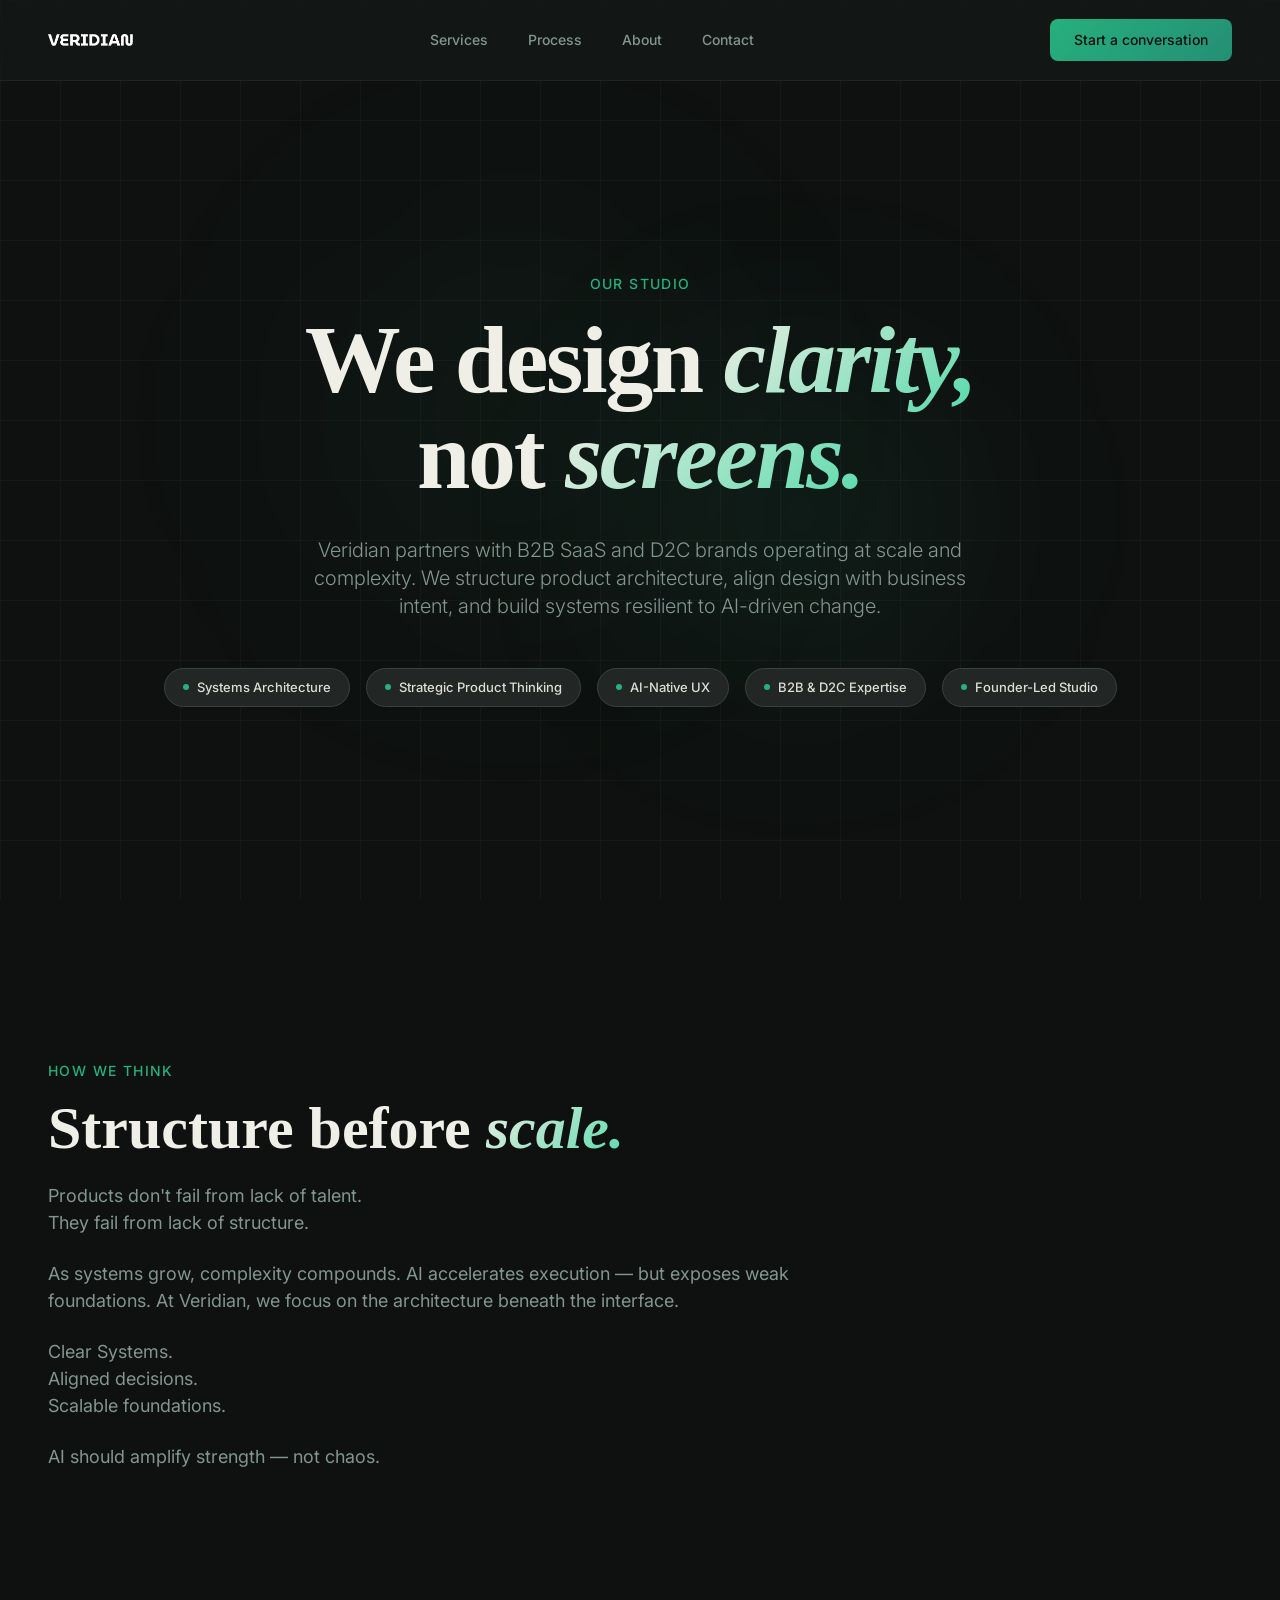
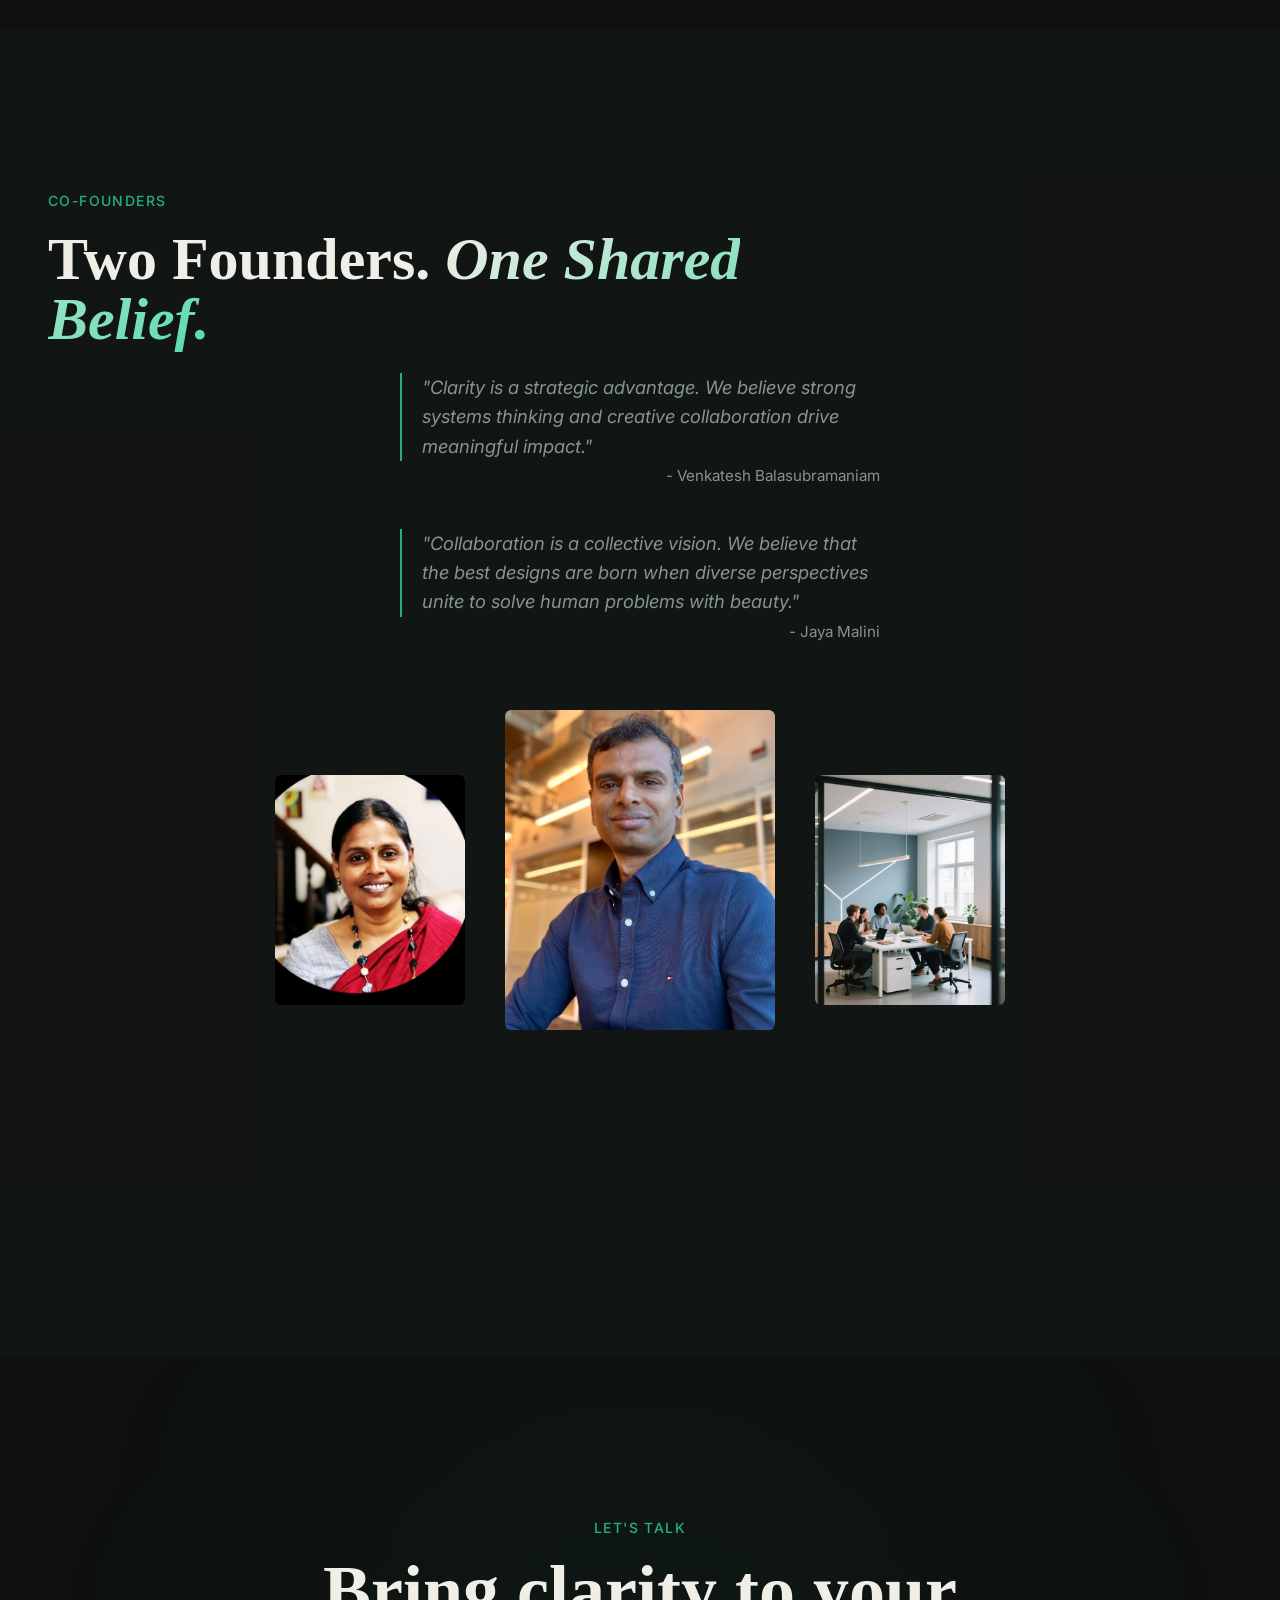
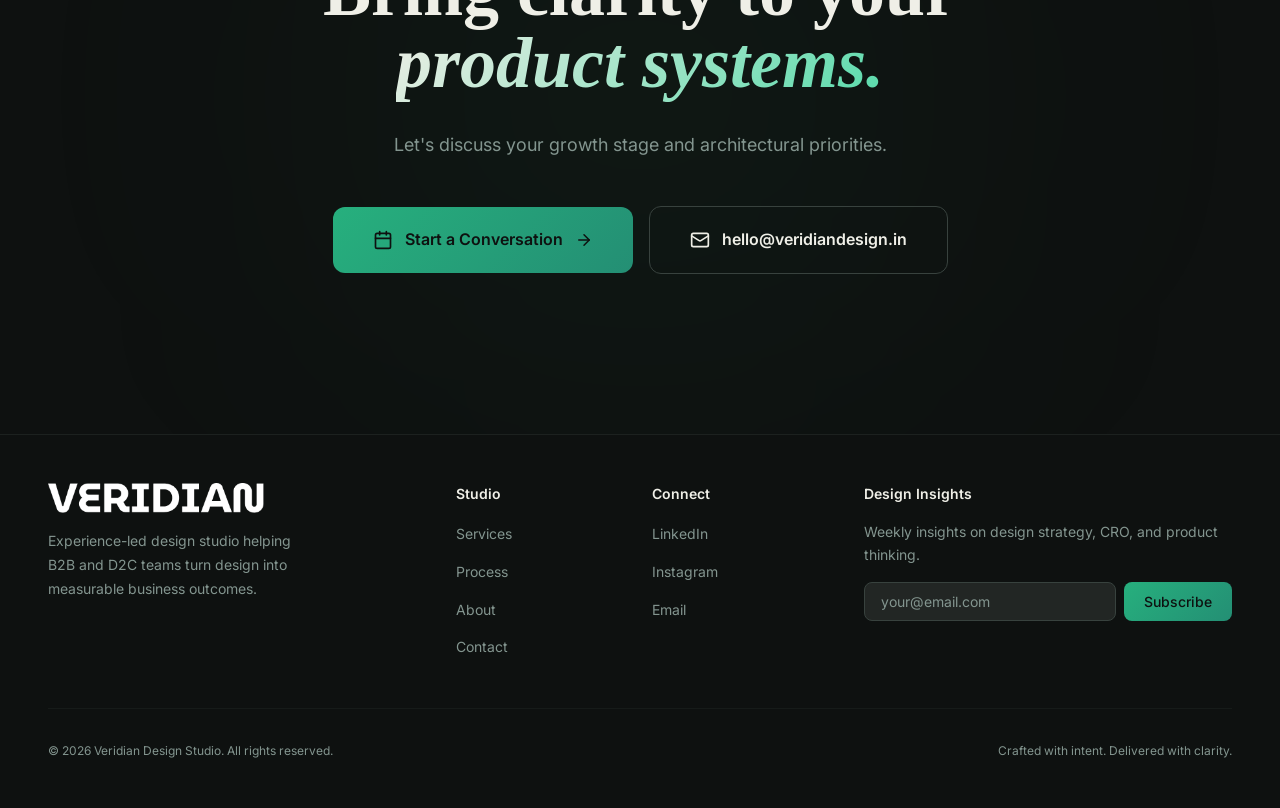
==== commit 1c60ace3: "Rectified all bugs, redesigned founder's section." ====
--- a/about.html
+++ b/about.html
@@ -115,7 +115,8 @@
       <div class="container hero-content">
         <span class="section-label fade-in">Our Studio</span>
         <h1 id="hero-heading" class="fade-in delay-1">
-          We design <em class="text-gradient">clarity,</em><br />not screens.
+          We design <em class="text-gradient">clarity,</em><br />not
+          <em class="text-gradient">screens.</em>
         </h1>
         <p class="hero-sub fade-in delay-2">
           Veridian partners with B2B SaaS and D2C brands operating at scale and
@@ -185,6 +186,9 @@
           <!-- Label fades up first -->
           <div class="section-header fade-in cofounder-section-header">
             <span class="section-label">Co-founders</span>
+            <h2 class="section-heading">
+              Two Founders. <em class="text-gradient">One Shared Belief.</em>
+            </h2>
           </div>
 
           <!-- First quote slides in from left -->
@@ -217,14 +221,14 @@
               class="founder-img-col founder-img-col-side fade-in-right delay-2"
             >
               <img
-                src="images/cofounder_1.jpg"
+                src="images/cofounder_2.jpg"
                 alt="Venkatesh Balasubramaniam, Co-Founder"
                 class="founder-img-side"
               />
             </div>
             <div class="founder-img-col founder-img-col-center fade-in delay-3">
               <img
-                src="images/portrait.webp"
+                src="images/cofounder_1.jpg"
                 alt="Veridian Studio"
                 class="founder-img-center"
               />
@@ -233,7 +237,7 @@
               class="founder-img-col founder-img-col-side fade-in-left delay-2"
             >
               <img
-                src="images/cofounder_2.jpg"
+                src="images/portrait.webp"
                 alt="Jaya Malini, Co-Founder"
                 class="founder-img-side"
               />
--- a/css/style.css
+++ b/css/style.css
@@ -12,12 +12,16 @@
   display: block;
 }
 .founder-panel-quote {
-  font-size: 1.125rem;
-  color: var(--muted-fg);
-  line-height: 1.6;
+  font-size: 1.15rem;
+  font-style: italic;
+  color: var(--muted-fg);
+  margin-bottom: 1.2rem;
   max-width: 480px;
-  margin: 0 auto;
-  font-style: italic;
+  margin-left: auto;
+  margin-right: auto;
+  padding-left: 1.25rem;
+  border-left: 2px solid var(--primary);
+  margin-top: 1.5rem;
 }
 /* ===== Founder Section Gallery Layout (ParallelHQ-inspired) ===== */
 .founder-panel-images {
@@ -57,27 +61,29 @@
   color: var(--muted-fg);
   line-height: 1.5;
   max-width: 640px;
-  margin: 10rem auto;
+  margin: 0 auto;
 }
 
 @media (max-width: 700px) {
   /* 2-column grid:
      left  = Venkatesh spanning full height
-     right = portrait + Jaya stacked 50/50 */
+     right = portrait + Jaya stacked 50/50
+     No fixed height — rows size from explicit image heights */
   .founder-panel-images {
     display: grid;
     grid-template-columns: 1fr 1fr;
-    grid-template-rows: 1fr 1fr;
+    grid-template-rows: 180px 180px;
     gap: 0.4rem;
     align-items: stretch;
-    height: 360px;
-  }
-
-  /* Venkatesh — left column, spans both rows */
+    margin-bottom: 0;
+  }
+
+  /* Venkatesh — left column, spans both rows = 360px + gap */
   .founder-img-col-side:first-child {
     grid-column: 1;
     grid-row: 1 / 3;
     margin-top: 0;
+    height: calc(360px + 0.4rem);
   }
   .founder-img-col-side:first-child .founder-img-side {
     width: 100%;
@@ -91,6 +97,7 @@
     grid-column: 2;
     grid-row: 1;
     margin-top: 0;
+    height: 180px;
   }
   .founder-img-col-center .founder-img-center {
     width: 100%;
@@ -104,12 +111,18 @@
     grid-column: 2;
     grid-row: 2;
     margin-top: 0;
+    height: 180px;
   }
   .founder-img-col-side:last-child .founder-img-side {
     width: 100%;
     height: 100%;
     object-fit: cover;
     border-radius: 0.4rem;
+  }
+
+  /* Bio clears the grid with explicit top margin */
+  .founder-panel-bio {
+    margin-top: 2rem;
   }
 }
 /* ===== Reset & Base ===== */
@@ -351,6 +364,9 @@
   padding: 0.75rem 1.5rem;
   color: var(--primary-fg);
 }
+.close-icon {
+  display: none;
+}
 
 /* ===== Hero ===== */
 .hero {
@@ -420,7 +436,7 @@
   text-transform: uppercase;
 }
 .hero h1 {
-  font-size: 2.2rem;
+  font-size: 3rem;
   font-weight: 700;
   line-height: 1;
   letter-spacing: -0.015em;
@@ -1033,6 +1049,8 @@
   text-transform: uppercase;
   line-height: 1rem;
   letter-spacing: 0.3em;
+  margin-bottom: 1rem;
+  display: block;
 }
 .contact-hero .sub {
   font-size: 1.125rem;
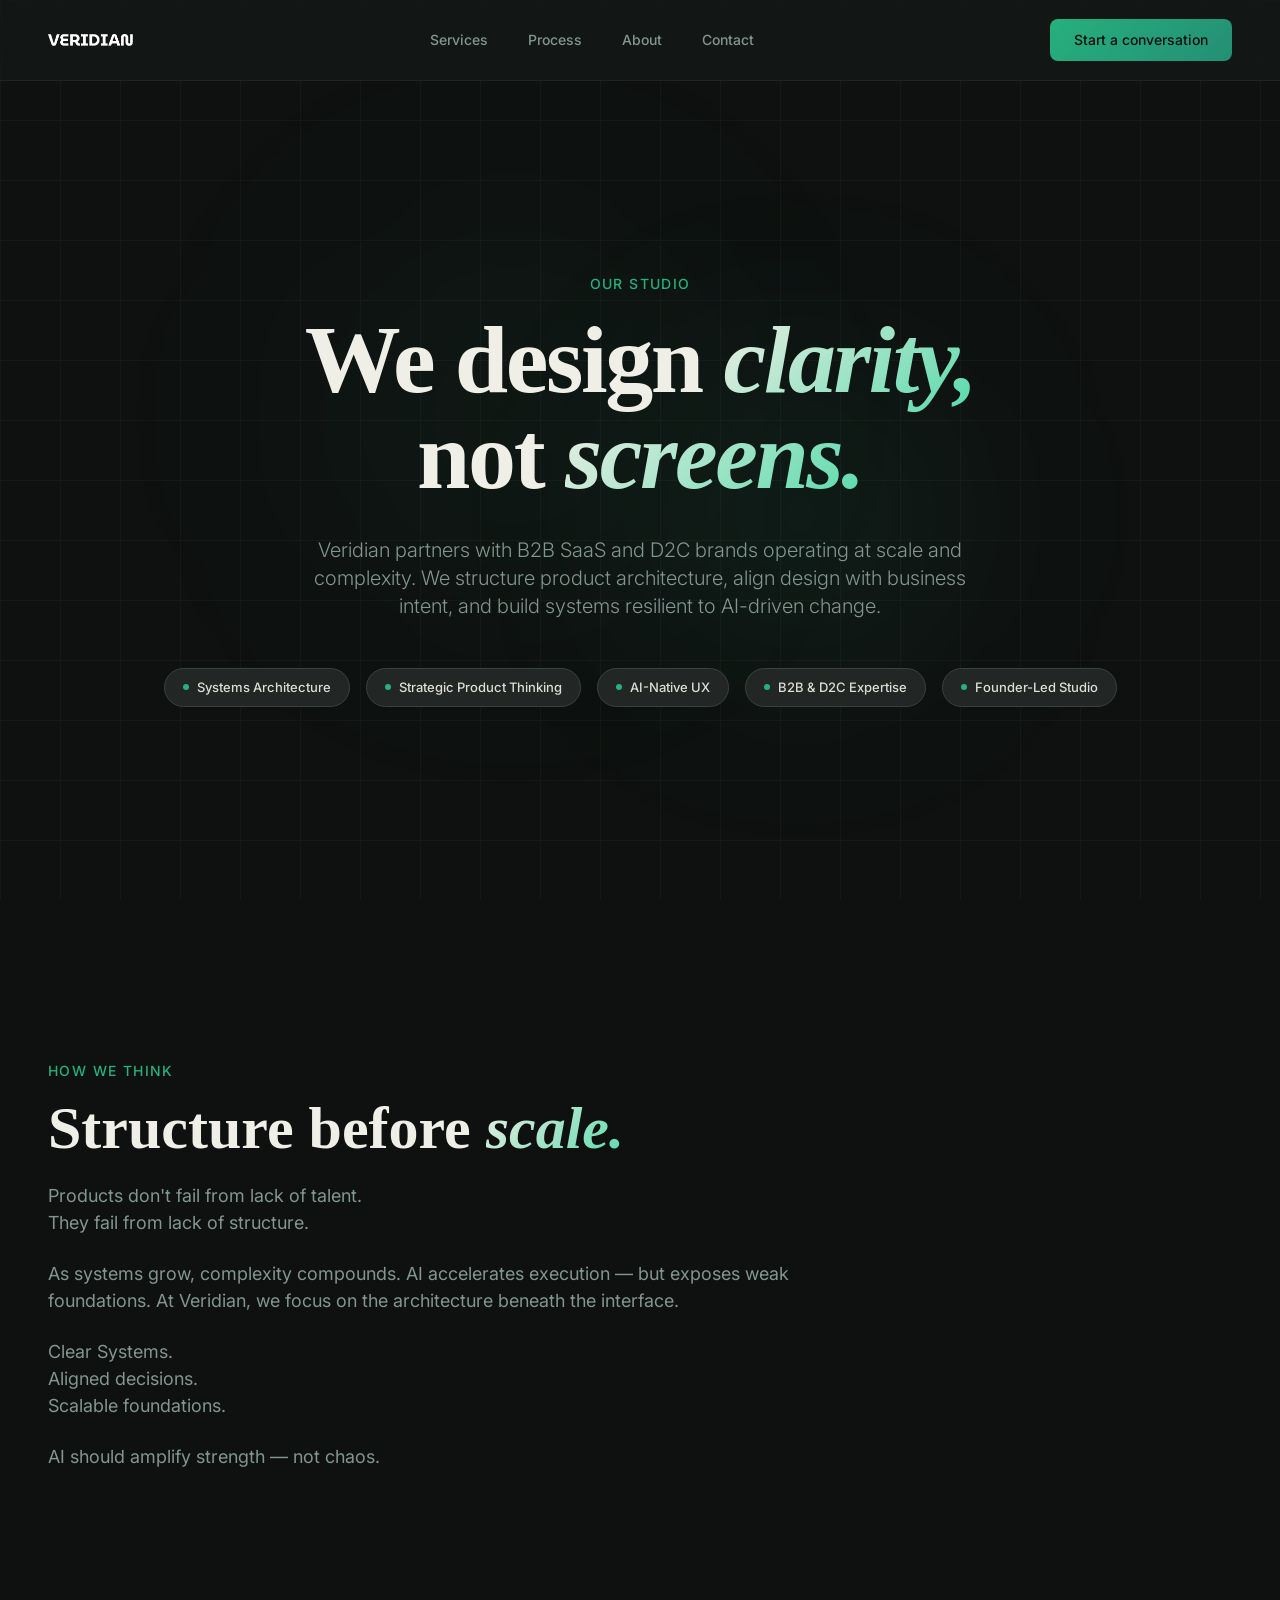
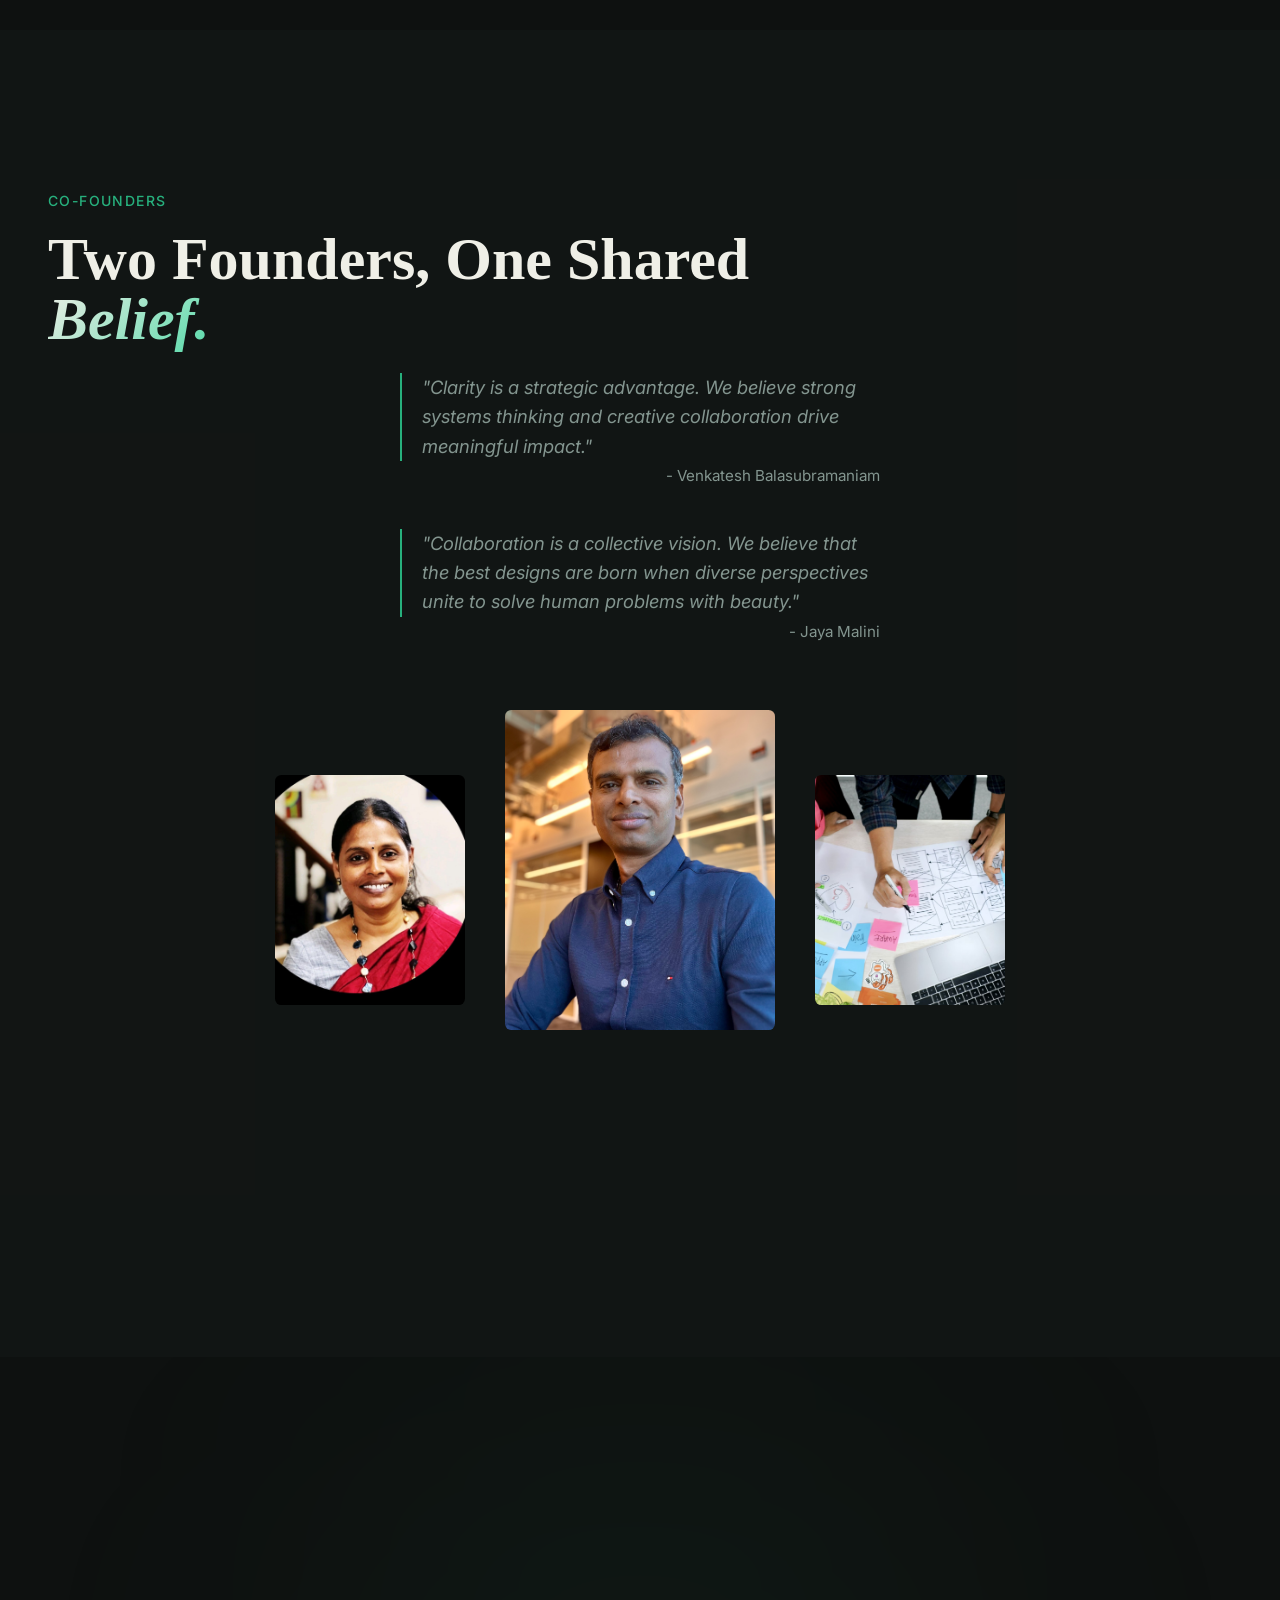
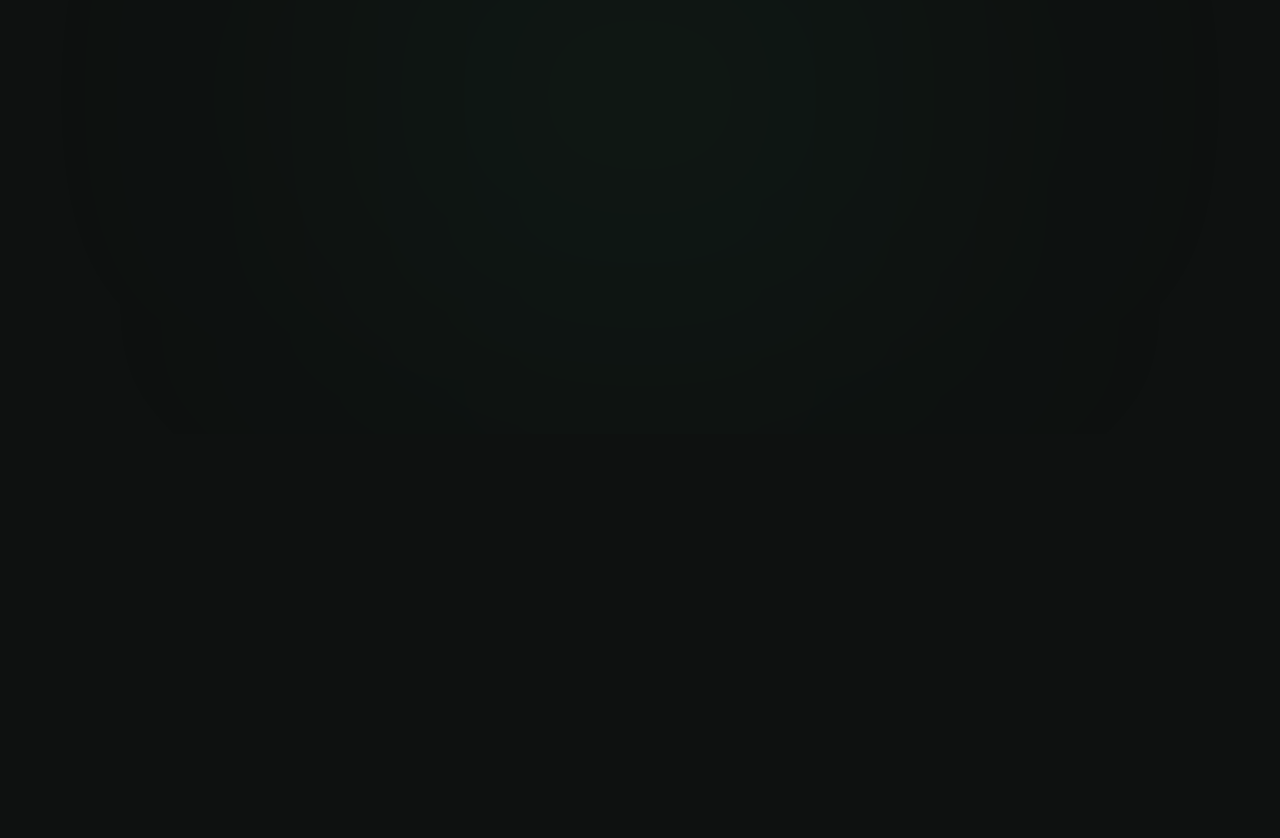
==== commit 7788c090: "In founders section, image grid arrangement sorted out, New image added" ====
--- a/about.html
+++ b/about.html
@@ -187,7 +187,7 @@
           <div class="section-header fade-in cofounder-section-header">
             <span class="section-label">Co-founders</span>
             <h2 class="section-heading">
-              Two Founders. <em class="text-gradient">One Shared Belief.</em>
+              Two Founders, One Shared<em class="text-gradient"> Belief.</em>
             </h2>
           </div>
 
@@ -221,15 +221,15 @@
               class="founder-img-col founder-img-col-side fade-in-right delay-2"
             >
               <img
+                class="founder-img-side"
                 src="images/cofounder_2.jpg"
                 alt="Venkatesh Balasubramaniam, Co-Founder"
-                class="founder-img-side"
               />
             </div>
             <div class="founder-img-col founder-img-col-center fade-in delay-3">
               <img
                 src="images/cofounder_1.jpg"
-                alt="Veridian Studio"
+                alt="Venkatesh Balasubramaniam, Co-Founder"
                 class="founder-img-center"
               />
             </div>
--- a/css/style.css
+++ b/css/style.css
@@ -1,139 +1,3 @@
-/* Minimal line spacing for co-founder role */
-/* Co-founder names under quote, right-aligned and smaller */
-.founder-panel-quote-authors {
-  color: var(--muted-fg);
-  font-size: 0.95rem;
-  text-align: right;
-  max-width: 480px;
-  margin: -1rem auto 2.5rem auto;
-  font-style: normal;
-  width: 100%;
-  box-sizing: border-box;
-  display: block;
-}
-.founder-panel-quote {
-  font-size: 1.15rem;
-  font-style: italic;
-  color: var(--muted-fg);
-  margin-bottom: 1.2rem;
-  max-width: 480px;
-  margin-left: auto;
-  margin-right: auto;
-  padding-left: 1.25rem;
-  border-left: 2px solid var(--primary);
-  margin-top: 1.5rem;
-}
-/* ===== Founder Section Gallery Layout (ParallelHQ-inspired) ===== */
-.founder-panel-images {
-  display: flex;
-  justify-content: center;
-  align-items: center;
-  gap: 2.5rem;
-  margin-bottom: 2rem;
-}
-.founder-img-col {
-  display: flex;
-  flex-direction: column;
-  align-items: center;
-}
-.founder-img-col-side {
-  margin-top: 40px;
-}
-.founder-img-side {
-  width: 190px;
-  height: 230px;
-  object-fit: cover;
-  border-radius: 0.4rem;
-  background: var(--bg);
-}
-.founder-img-col-center {
-  margin-top: 0;
-}
-.founder-img-center {
-  width: 270px;
-  height: 320px;
-  object-fit: cover;
-  border-radius: 0.4rem;
-  background: var(--bg);
-}
-.founder-panel-bio {
-  font-size: 1.125rem;
-  color: var(--muted-fg);
-  line-height: 1.5;
-  max-width: 640px;
-  margin: 0 auto;
-}
-
-@media (max-width: 700px) {
-  /* 2-column grid:
-     left  = Venkatesh spanning full height
-     right = portrait + Jaya stacked 50/50
-     No fixed height — rows size from explicit image heights */
-  .founder-panel-images {
-    display: grid;
-    grid-template-columns: 1fr 1fr;
-    grid-template-rows: 180px 180px;
-    gap: 0.4rem;
-    align-items: stretch;
-    margin-bottom: 0;
-  }
-
-  /* Venkatesh — left column, spans both rows = 360px + gap */
-  .founder-img-col-side:first-child {
-    grid-column: 1;
-    grid-row: 1 / 3;
-    margin-top: 0;
-    height: calc(360px + 0.4rem);
-  }
-  .founder-img-col-side:first-child .founder-img-side {
-    width: 100%;
-    height: 100%;
-    object-fit: cover;
-    border-radius: 0.4rem;
-  }
-
-  /* Centre portrait — right column, top half */
-  .founder-img-col-center {
-    grid-column: 2;
-    grid-row: 1;
-    margin-top: 0;
-    height: 180px;
-  }
-  .founder-img-col-center .founder-img-center {
-    width: 100%;
-    height: 100%;
-    object-fit: cover;
-    border-radius: 0.4rem;
-  }
-
-  /* Jaya — right column, bottom half */
-  .founder-img-col-side:last-child {
-    grid-column: 2;
-    grid-row: 2;
-    margin-top: 0;
-    height: 180px;
-  }
-  .founder-img-col-side:last-child .founder-img-side {
-    width: 100%;
-    height: 100%;
-    object-fit: cover;
-    border-radius: 0.4rem;
-  }
-
-  /* Bio clears the grid with explicit top margin */
-  .founder-panel-bio {
-    margin-top: 2rem;
-  }
-}
-/* ===== Reset & Base ===== */
-*,
-*::before,
-*::after {
-  margin: 0;
-  padding: 0;
-  box-sizing: border-box;
-}
-
 :root {
   --bg: hsl(160 10% 6%);
   --fg: hsl(60, 20%, 92%);
@@ -1507,107 +1371,140 @@
   pointer-events: none;
   z-index: 0;
 }
-/* ===== Founder ===== */
-.founder-grid {
-  display: grid;
-  grid-template-columns: 1fr 1fr;
-  gap: 3rem;
-  max-width: 1000px;
+/* Minimal line spacing for co-founder role */
+/* Co-founder names under quote, right-aligned and smaller */
+.founder-panel-quote-authors {
+  color: var(--muted-fg);
+  font-size: 0.95rem;
+  text-align: right;
+  max-width: 480px;
+  margin: -1rem auto 2.5rem auto;
+  font-style: normal;
+  width: 100%;
+  box-sizing: border-box;
+  display: block;
+}
+.founder-panel-quote {
+  font-size: 1.15rem;
+  font-style: italic;
+  color: var(--muted-fg);
+  margin-bottom: 1.2rem;
+  max-width: 480px;
+  margin-left: auto;
+  margin-right: auto;
+  padding-left: 1.25rem;
+  border-left: 2px solid var(--primary);
+  margin-top: 1.5rem;
+}
+/* ===== Founder Section Gallery Layout (Pa) ===== */
+.founder-panel-images {
+  display: flex;
+  justify-content: center;
+  align-items: center;
+  gap: 2.5rem;
+  margin-bottom: 2rem;
+}
+.founder-img-col {
+  display: flex;
+  flex-direction: column;
+  align-items: center;
+}
+.founder-img-col-side {
+  margin-top: 40px;
+}
+.founder-img-side {
+  width: 190px;
+  height: 230px;
+  object-fit: cover;
+  border-radius: 0.4rem;
+  background: var(--bg);
+}
+.founder-img-col-center {
+  margin-top: 0;
+}
+.founder-img-center {
+  width: 270px;
+  height: 320px;
+  object-fit: cover;
+  border-radius: 0.4rem;
+  background: var(--bg);
+}
+.founder-panel-bio {
+  font-size: 1.125rem;
+  color: var(--muted-fg);
+  line-height: 1.5;
+  max-width: 640px;
   margin: 0 auto;
-  align-items: center;
-}
-@media (max-width: 768px) {
-  .founder-grid {
-    grid-template-columns: 1fr;
-  }
-}
-.founder-img-wrap {
-  width: 100%;
-  display: flex;
-  justify-content: center;
-}
-
-.founder-img-inner {
-  position: relative;
-  display: inline-block;
-  line-height: 0;
-  padding-bottom: 16px;
-  padding-right: 16px;
-}
-.founder-img {
-  border-radius: 1rem;
-  width: 100%;
-  aspect-ratio: 4/5;
-  object-fit: cover;
-  box-shadow: var(--card-shadow);
-}
-.founder-badge-box {
-  position: absolute;
-  bottom: 0;
-  right: 0;
-  width: 96px;
-  height: 96px;
-  border-radius: var(--radius);
-  background: var(--primary);
-  display: flex;
-  align-items: center;
-  justify-content: center;
-  font-family: "Cambo", serif;
-  font-size: 0.875rem;
-  font-weight: 600;
-  text-align: center;
-  line-height: 1.3;
-}
-.founder-quote {
-  position: relative;
-  font-family: "Cambo", serif;
-  font-style: italic;
-  font-size: 1.125rem;
-  line-height: 1.6;
-  padding-left: 2rem;
-  margin-bottom: 1.5rem;
-}
-.founder-quote::before {
-  content: url("data:image/svg+xml,%3Csvg xmlns='http://www.w3.org/2000/svg' width='24' height='24' viewBox='0 0 24 24' fill='none' stroke='hsl(165, 60%, 35%, 0.5)' stroke-width='2' stroke-linecap='round' stroke-linejoin='round'%3E%3Cpath d='M16 3a2 2 0 0 0-2 2v6a2 2 0 0 0 2 2 1 1 0 0 1 1 1v1a2 2 0 0 1-2 2 1 1 0 0 0-1 1v2a1 1 0 0 0 1 1 6 6 0 0 0 6-6V5a2 2 0 0 0-2-2z'%3E%3C/path%3E%3Cpath d='M5 3a2 2 0 0 0-2 2v6a2 2 0 0 0 2 2 1 1 0 0 1 1 1v1a2 2 0 0 1-2 2 1 1 0 0 0-1 1v2a1 1 0 0 0 1 1 6 6 0 0 0 6-6V5a2 2 0 0 0-2-2z'%3E%3C/path%3E%3C/svg%3E");
-  position: absolute;
-  left: 0;
-  top: -20px;
-  font-size: 2rem;
-  color: var(--primary-10);
-}
-.founder-text {
-  color: var(--muted-fg);
-  line-height: 1.7;
-  margin-bottom: 1rem;
-}
-.founder-highlight {
-  font-size: 0.875rem;
-  font-weight: 500;
-  color: var(--accent);
-  margin-top: 1rem;
-}
-.founder-info-grid {
-  display: grid;
-  grid-template-columns: repeat(3, 1fr);
-  gap: 1rem;
-  margin-top: 2rem;
-}
-.founder-info-item {
-  background: var(--card);
-  border-radius: 8px;
-  padding: 0.75rem;
-  text-align: center;
-  box-shadow: var(--card-shadow);
-}
-.founder-info-item strong {
-  display: block;
-  font-size: 0.875rem;
-}
-.founder-info-item span {
-  font-size: 0.75rem;
-  line-height: 1.4;
-  display: block;
-  color: var(--muted-fg);
+}
+
+@media (max-width: 700px) {
+  /* 2-column grid:
+     left  = Venkatesh spanning full height
+     right = portrait + Jaya stacked 50/50
+     No fixed height — rows size from explicit image heights */
+  .founder-panel-images {
+    display: grid;
+    grid-template-columns: 1fr 1fr;
+    grid-template-rows: 180px 180px;
+    gap: 0.4rem;
+    align-items: stretch;
+    margin-bottom: 0;
+  }
+
+  /* Jaya — right column, top half */
+  .founder-img-col-side:first-child {
+    grid-column: 2;
+    grid-row: 1;
+    margin-top: 0;
+    height: 180px;
+  }
+  .founder-img-col-side:first-child .founder-img-side {
+    width: 100%;
+    height: 100%;
+    object-fit: cover;
+    border-radius: 0.4rem;
+  }
+
+  /* Venkatesh — left column, spans both rows = 360px + gap */
+  .founder-img-col-center {
+    grid-column: 1;
+    grid-row: 1 / 3;
+    margin-top: 0;
+    height: calc(360px + 0.4rem);
+  }
+  .founder-img-col-center .founder-img-center {
+    width: 100%;
+    height: 100%;
+    object-fit: cover;
+    border-radius: 0.4rem;
+  }
+
+  /* Team — right column, bottom half */
+  .founder-img-col-side:last-child {
+    grid-column: 2;
+    grid-row: 2;
+    margin-top: 0;
+    height: 180px;
+  }
+  .founder-img-col-side:last-child .founder-img-side {
+    width: 100%;
+    height: 100%;
+    object-fit: cover;
+    border-radius: 0.4rem;
+  }
+
+  /* Bio clears the grid with explicit top margin */
+  .founder-panel-bio {
+    margin-top: 2rem;
+  }
+}
+/* ===== Reset & Base ===== */
+*,
+*::before,
+*::after {
+  margin: 0;
+  padding: 0;
+  box-sizing: border-box;
 }
 
 @media (min-width: 768px) {
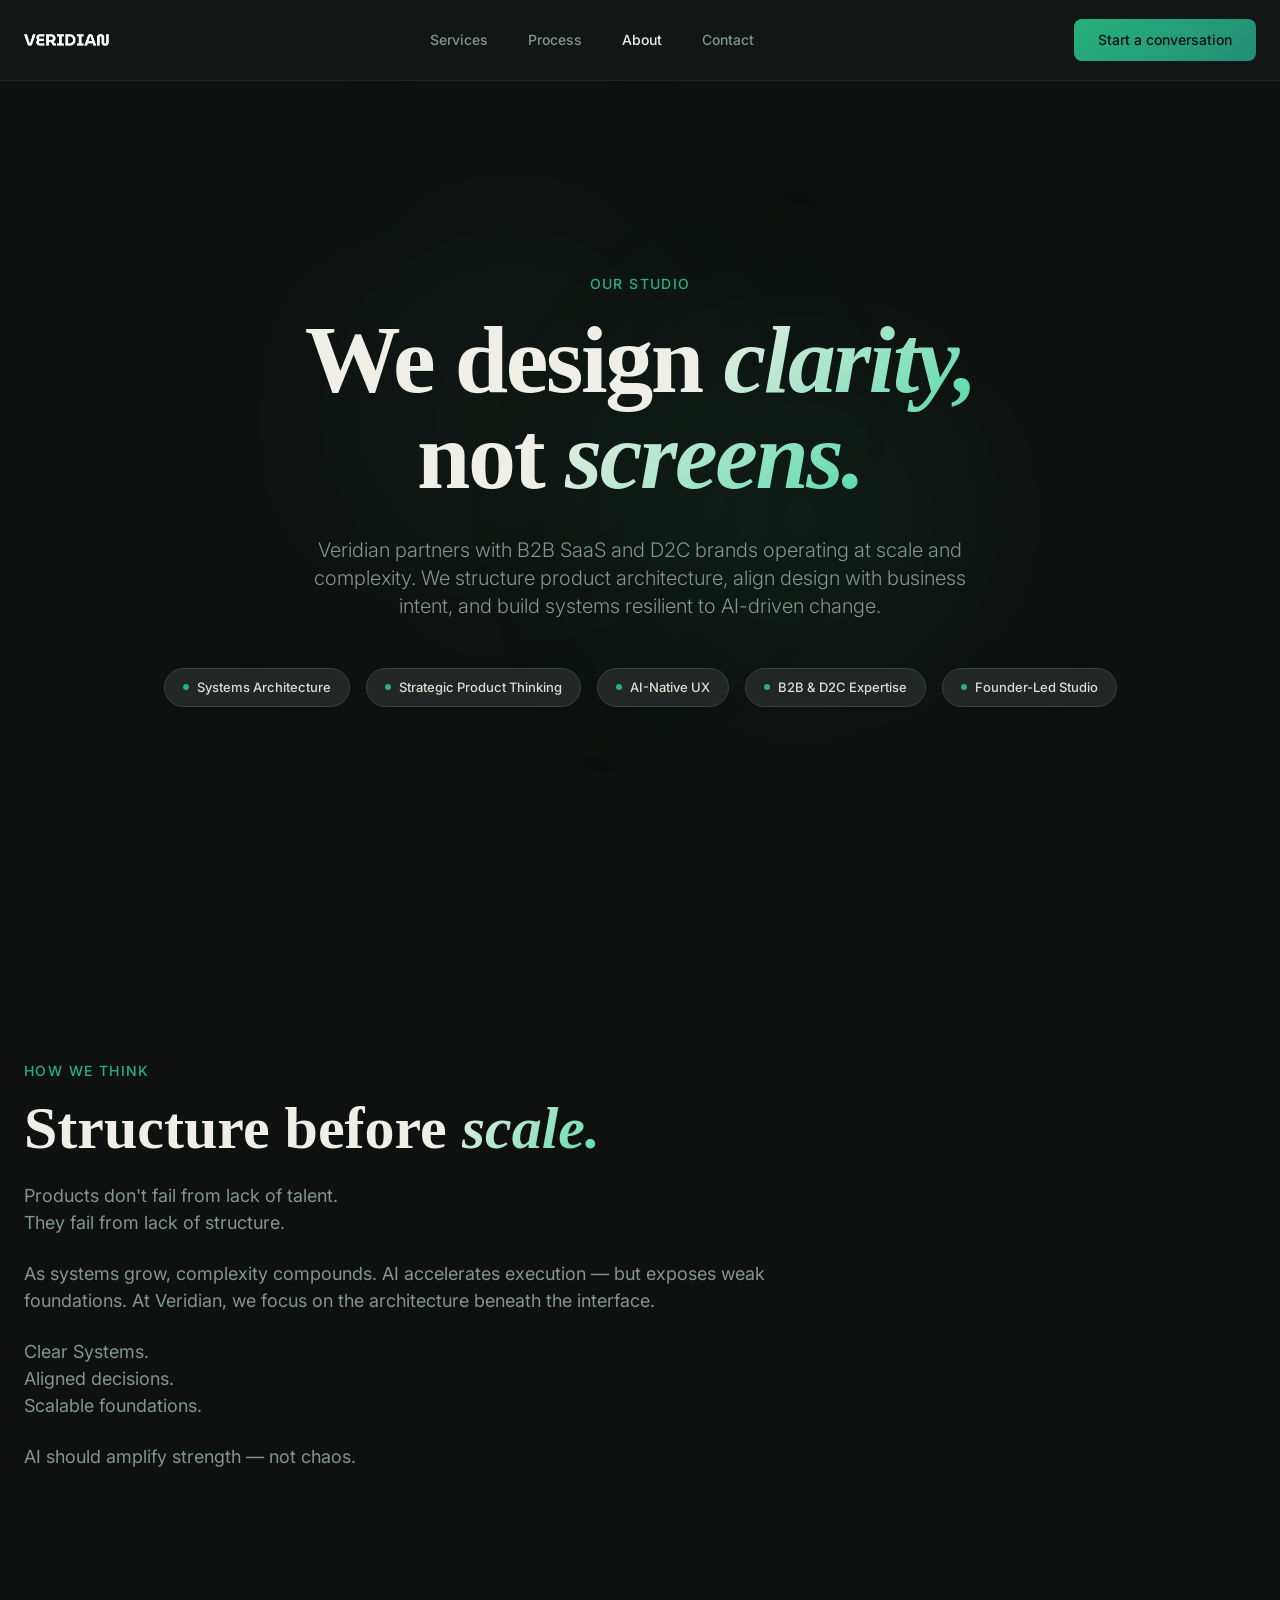
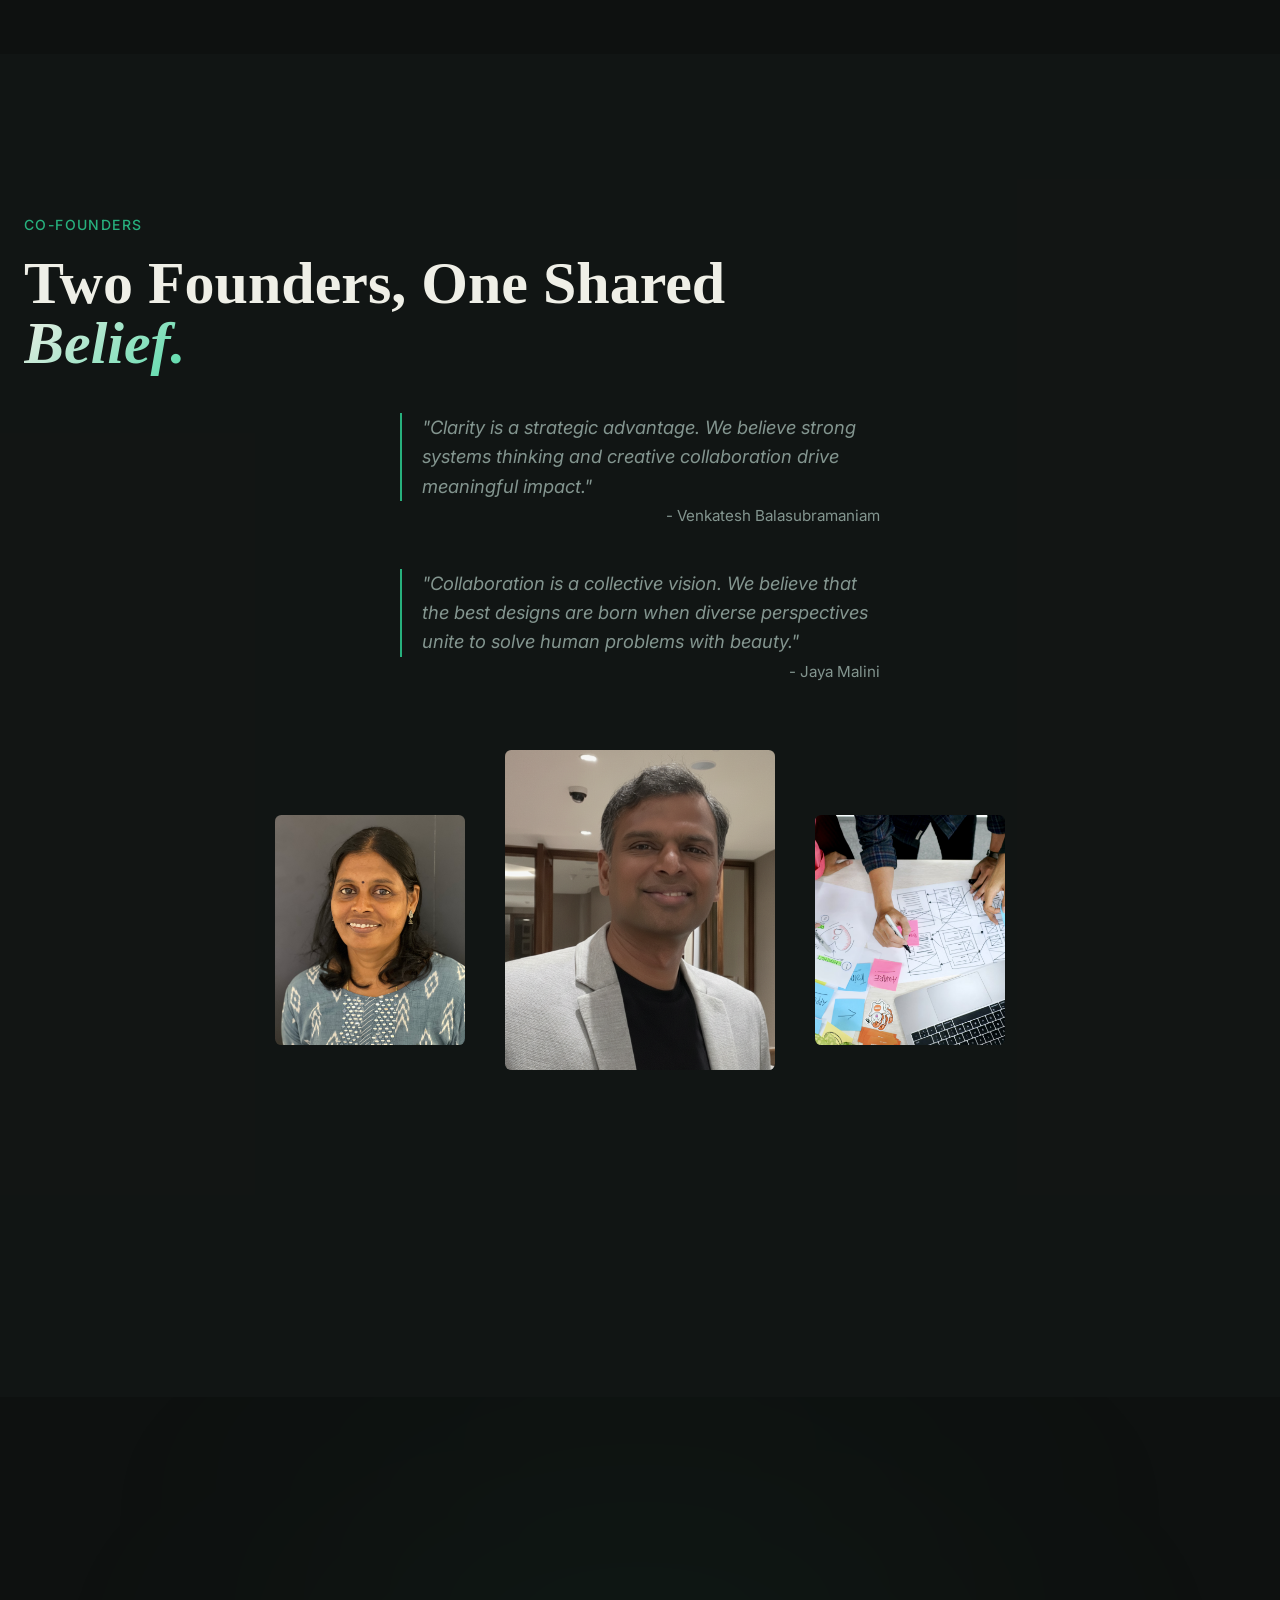
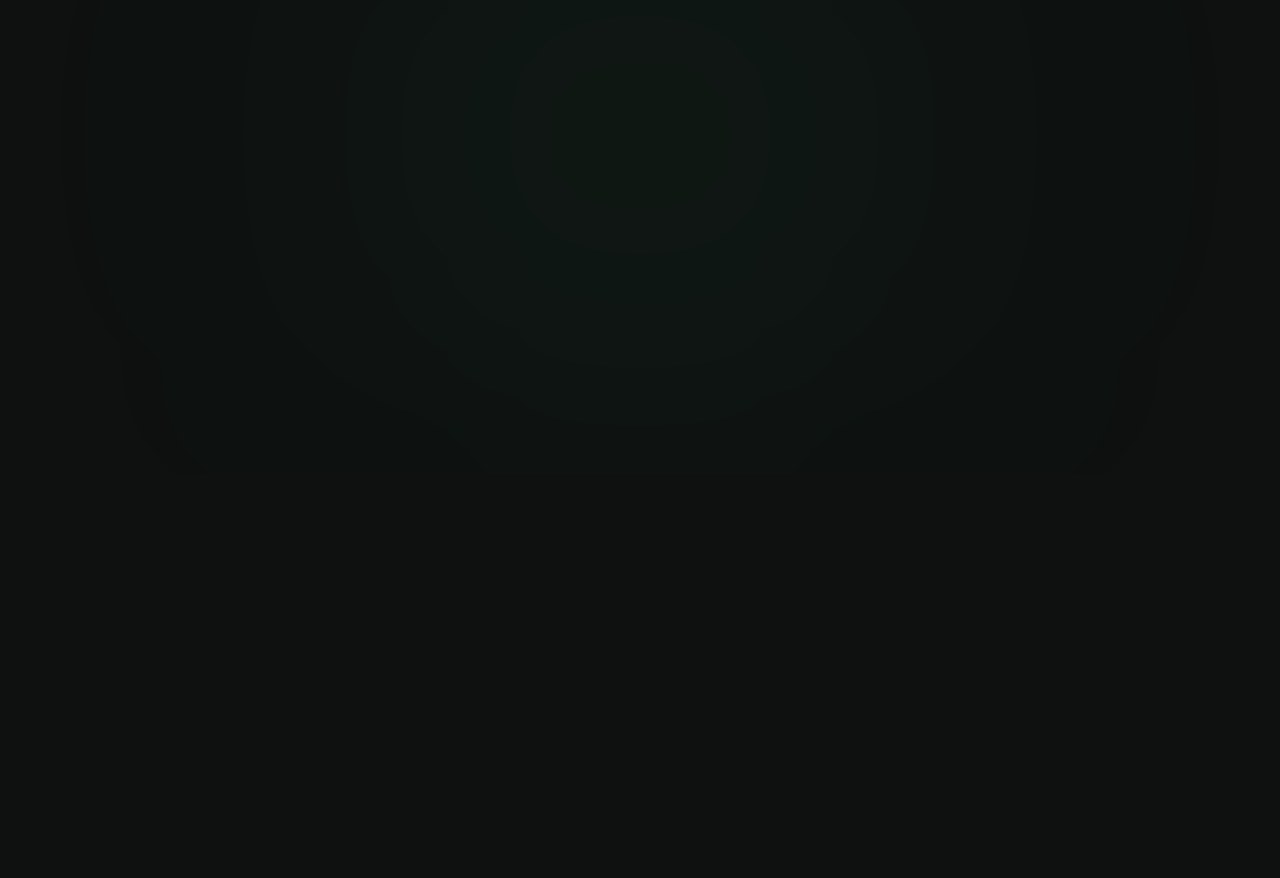
==== commit 26d80d7f: "All corrections done, Css and html files standardised, About section complete(content chenges pendin" ====
--- a/about.html
+++ b/about.html
@@ -111,7 +111,6 @@
     <section class="hero" aria-labelledby="hero-heading">
       <div class="hero-bg-orb1" aria-hidden="true"></div>
       <div class="hero-bg-orb2" aria-hidden="true"></div>
-      <div class="hero-grid" aria-hidden="true"></div>
       <div class="container hero-content">
         <span class="section-label fade-in">Our Studio</span>
         <h1 id="hero-heading" class="fade-in delay-1">
@@ -222,14 +221,14 @@
             >
               <img
                 class="founder-img-side"
-                src="images/cofounder_2.jpg"
+                src="images/cofounder.png"
                 alt="Venkatesh Balasubramaniam, Co-Founder"
               />
             </div>
             <div class="founder-img-col founder-img-col-center fade-in delay-3">
               <img
-                src="images/cofounder_1.jpg"
-                alt="Venkatesh Balasubramaniam, Co-Founder"
+                src="images/founder.png"
+                alt="Venkatesh Balasubramaniam, Founder"
                 class="founder-img-center"
               />
             </div>
@@ -237,8 +236,8 @@
               class="founder-img-col founder-img-col-side fade-in-left delay-2"
             >
               <img
-                src="images/portrait.webp"
-                alt="Jaya Malini, Co-Founder"
+                src="images/portrait.png"
+                alt="portrait"
                 class="founder-img-side"
               />
             </div>
@@ -313,7 +312,7 @@
                 </svg>
               </a>
               <a
-                href="mailto:hello@veridiandesign.in"
+                href="/cdn-cgi/l/email-protection#147c7178787b546271667d707d757a7071677d737a3a7d7a"
                 onclick="handleMailto(event, 'hello@veridiandesign.in')"
                 class="cta-secondary fade-in delay-3"
               >
@@ -331,7 +330,11 @@
                   <rect width="20" height="16" x="2" y="4" rx="2" />
                   <path d="m22 7-8.97 5.7a1.94 1.94 0 0 1-2.06 0L2 7" />
                 </svg>
-                hello@veridiandesign.in
+                <span
+                  class="__cf_email__"
+                  data-cfemail="69010c050506291f0c1b000d0008070d0c1a000e07470007"
+                  >hello@veridiandesign.in</span
+                >
               </a>
             </div>
           </div>
@@ -381,7 +384,7 @@
                 </li>
                 <li>
                   <a
-                    href="mailto:hello@veridiandesign.in"
+                    href="/cdn-cgi/l/email-protection#92faf7fefefdd2e4f7e0fbf6fbf3fcf6f7e1fbf5fcbcfbfc"
                     onclick="handleMailto(event, 'hello@veridiandesign.in')"
                     >Email</a
                   >
@@ -411,6 +414,10 @@
         <div class="footer-bottom">
           <p>
             &copy;
+            <script
+              data-cfasync="false"
+              src="/cdn-cgi/scripts/5c5dd728/cloudflare-static/email-decode.min.js"
+            ></script>
             <script>
               document.write(new Date().getFullYear());
             </script>
--- a/css/style.css
+++ b/css/style.css
@@ -1,5 +1,42 @@
+/* =============================================================================
+   Veridian Design Studio — style.css
+   Sections:
+     1.  Reset
+     2.  Variables
+     3.  Base
+     4.  Utilities
+     5.  Animations
+     6.  Navbar
+     7.  Hero
+     8.  Sections (shared)
+     9.  Cards & Tags
+    10.  Process Steps
+    11.  Values (index about section)
+    12.  CTA
+    13.  Footer
+    14.  Contact Page
+    15.  About Page — Founders
+    16.  Responsive
+   ============================================================================= */
+
+/* =============================================================================
+   1. Reset
+   ============================================================================= */
+
+*,
+*::before,
+*::after {
+  margin: 0;
+  padding: 0;
+  box-sizing: border-box;
+}
+
+/* =============================================================================
+   2. Variables
+   ============================================================================= */
+
 :root {
-  --bg: hsl(160 10% 6%);
+  --bg: hsl(160, 10%, 6%);
   --fg: hsl(60, 20%, 92%);
   --card: hsl(160, 8%, 10%);
   --primary: hsl(158, 64%, 42%);
@@ -12,8 +49,8 @@
   --border-half: hsla(160, 8%, 18%, 0.5);
   --primary-20: hsla(158, 64%, 42%, 0.2);
   --primary-10: hsla(158, 64%, 42%, 0.1);
+  --primary-8: hsla(158, 64%, 42%, 0.08);
   --primary-5: hsla(158, 64%, 42%, 0.05);
-  --primary-8: hsla(158, 64%, 42%, 0.08);
   --hero-gradient: linear-gradient(
     135deg,
     hsl(158, 64%, 42%),
@@ -28,10 +65,15 @@
   --radius: 0.75rem;
 }
 
+/* =============================================================================
+   3. Base
+   ============================================================================= */
+
 html {
   scroll-behavior: smooth;
   font-size: 16px;
 }
+
 body {
   background: var(--bg);
   color: var(--fg);
@@ -66,11 +108,26 @@
   font-family: inherit;
 }
 
-/* ===== Utilities ===== */
+/* =============================================================================
+   4. Utilities
+   ============================================================================= */
+
 .container {
   width: 100%;
   margin: 0 auto;
   padding: 0 1.5rem;
+}
+
+/* Lifts content above absolute-positioned section backgrounds */
+.section-z {
+  position: relative;
+  z-index: 10;
+}
+
+/* Centres content in a narrow column — used in CTA */
+.content-narrow {
+  max-width: 56rem;
+  margin: 0 auto;
 }
 
 .text-gradient {
@@ -92,42 +149,51 @@
   border: 0;
 }
 
-/* Fade-in animation */
-.fade-in {
+.skip-link {
+  position: absolute;
+  top: -100%;
+  left: 1rem;
+  padding: 0.5rem 1rem;
+  background: var(--primary);
+  color: var(--primary-fg);
+  border-radius: 0.25rem;
+  z-index: 100;
+  font-size: 0.875rem;
+}
+.skip-link:focus {
+  top: 1rem;
+}
+
+/* =============================================================================
+   5. Animations
+   ============================================================================= */
+
+.fade-in,
+.fade-in-left,
+.fade-in-right {
   opacity: 0;
-  transform: translateY(30px);
   transition:
     opacity 0.6s ease,
     transform 0.6s ease;
 }
-.fade-in.visible {
-  opacity: 1;
-  transform: translateY(0);
+
+.fade-in {
+  transform: translateY(30px);
 }
 .fade-in-left {
-  opacity: 0;
   transform: translateX(40px);
-  transition:
-    opacity 0.6s ease,
-    transform 0.6s ease;
-}
-.fade-in-left.visible {
-  opacity: 1;
-  transform: translateX(0);
 }
 .fade-in-right {
-  opacity: 0;
   transform: translateX(-40px);
-  transition:
-    opacity 0.6s ease,
-    transform 0.6s ease;
-}
+}
+
+.fade-in.visible,
+.fade-in-left.visible,
 .fade-in-right.visible {
   opacity: 1;
-  transform: translateX(0);
-}
-
-/* Stagger delays */
+  transform: none;
+}
+
 .delay-1 {
   transition-delay: 0.15s;
 }
@@ -141,29 +207,33 @@
   transition-delay: 0.6s;
 }
 
-/* ===== Navbar ===== */
+/* =============================================================================
+   6. Navbar
+   ============================================================================= */
+
 .navbar {
   position: fixed;
-  top: 0;
-  left: 0;
-  right: 0;
+  inset: 0 0 auto 0;
   z-index: 50;
   background: var(--glass);
   backdrop-filter: blur(20px);
   -webkit-backdrop-filter: blur(20px);
   border-bottom: 1px solid var(--border-half);
 }
+
 .navbar-inner {
   display: flex;
   align-items: center;
   justify-content: space-between;
   height: 5rem;
 }
+
 .nav-logo {
   height: 12px;
   width: auto;
   filter: brightness(0) invert(1);
 }
+
 .nav-links {
   display: none;
   align-items: center;
@@ -175,12 +245,15 @@
   color: var(--muted-fg);
   transition: color 0.3s;
 }
-.nav-links a:hover {
-  color: var(--fg);
-}
+.nav-links a:hover,
+.nav-active {
+  color: var(--fg) !important;
+}
+
 .nav-cta-wrap {
   display: none;
 }
+
 .nav-cta {
   padding: 0.625rem 1.5rem;
   font-size: 0.875rem;
@@ -200,6 +273,11 @@
   color: var(--fg);
   padding: 0.5rem;
 }
+
+.close-icon {
+  display: none;
+}
+
 .mobile-menu {
   display: none;
   flex-direction: column;
@@ -228,11 +306,11 @@
   padding: 0.75rem 1.5rem;
   color: var(--primary-fg);
 }
-.close-icon {
-  display: none;
-}
-
-/* ===== Hero ===== */
+
+/* =============================================================================
+   7. Hero
+   ============================================================================= */
+
 .hero {
   position: relative;
   display: flex;
@@ -243,26 +321,29 @@
   padding-bottom: 3rem;
   min-height: auto;
 }
+
+.hero-bg-orb1,
+.hero-bg-orb2 {
+  position: absolute;
+  border-radius: 50%;
+}
 .hero-bg-orb1 {
-  position: absolute;
   top: 25%;
   left: 25%;
   width: 24rem;
   height: 24rem;
-  border-radius: 50%;
   background: var(--primary-5);
   filter: blur(120px);
 }
 .hero-bg-orb2 {
-  position: absolute;
   bottom: 25%;
   right: 25%;
   width: 20rem;
   height: 20rem;
-  border-radius: 50%;
   background: var(--primary-8);
   filter: blur(100px);
 }
+
 .hero-grid {
   position: absolute;
   inset: 0;
@@ -272,6 +353,7 @@
     linear-gradient(90deg, var(--fg) 1px, transparent 1px);
   background-size: 60px 60px;
 }
+
 .hero-content {
   position: relative;
   z-index: 10;
@@ -279,11 +361,12 @@
   margin: 0 auto;
   text-align: center;
 }
+
 .hero-badge {
   display: inline-flex;
   align-items: center;
   gap: 0.5rem;
-  padding: 0.5rem 0.5rem;
+  padding: 0.5rem;
   border-radius: 9999px;
   border: 1px solid var(--primary-20);
   background: var(--glass);
@@ -299,6 +382,7 @@
   letter-spacing: 0.05em;
   text-transform: uppercase;
 }
+
 .hero h1 {
   font-size: 3rem;
   font-weight: 700;
@@ -306,9 +390,7 @@
   letter-spacing: -0.015em;
   margin-bottom: 3rem;
 }
-.hero-spacing {
-  margin: 12px 0 0;
-}
+
 .hero-sub {
   font-size: 1.125rem;
   color: var(--muted-fg);
@@ -317,27 +399,7 @@
   font-weight: 300;
   line-height: 1.5;
 }
-.hero-cta {
-  display: inline-flex;
-  align-items: center;
-  gap: 0.75rem;
-  padding: 1rem 2rem;
-  border-radius: 0.5rem;
-  background: var(--hero-gradient);
-  color: var(--primary-fg);
-  font-weight: 500;
-  font-size: 1rem;
-  transition: opacity 0.3s;
-}
-.hero-cta:hover {
-  opacity: 0.9;
-}
-.hero-cta svg {
-  transition: transform 0.3s;
-}
-.hero-cta:hover svg {
-  transform: translateX(4px);
-}
+
 .hero-trust {
   margin-top: 1rem;
   padding-top: 2rem;
@@ -347,6 +409,7 @@
   color: var(--muted-fg);
   margin-bottom: 1.5rem;
 }
+
 .trust-items {
   display: flex;
   align-items: center;
@@ -362,11 +425,32 @@
   text-transform: uppercase;
 }
 
-/* ===== Section Shared ===== */
+/* =============================================================================
+   8. Sections (shared)
+   ============================================================================= */
+
 .section {
   padding: 5rem 0;
   position: relative;
 }
+
+/* Tinted background for alternating sections */
+.section-alt {
+  background: hsla(160, 6%, 14%, 0.2);
+}
+
+/* Full-bleed tinted overlay for sections with overlapping backgrounds */
+.process-bg {
+  position: absolute;
+  inset: 0;
+  background: hsla(160, 6%, 14%, 0.3);
+}
+.about-bg {
+  position: absolute;
+  inset: 0;
+  background: hsla(160, 6%, 14%, 0.2);
+}
+
 .section-label {
   color: var(--primary);
   font-size: 0.875rem;
@@ -376,32 +460,31 @@
   margin-bottom: 1rem;
   display: block;
 }
+
 .section-heading {
   font-size: 2.25rem;
   font-weight: 700;
   line-height: 1.05;
   color: var(--fg);
 }
-.section-heading-h2 {
-  font-family: "Inter", serif;
-  margin: 2rem 0 2rem;
-  font-size: 1.75rem;
-  font-weight: 700;
-  line-height: 1.25;
-  color: var(--fg);
-}
+
 .section-sub {
   margin-top: 1.5rem;
   font-size: 1.125rem;
   color: var(--muted-fg);
   line-height: 1.5;
   max-width: 48rem;
-}
+  margin-bottom: 1.5rem;
+}
+
 .section-header {
   max-width: 48rem;
 }
 
-/* ===== Card Grid ===== */
+/* =============================================================================
+   9. Cards & Tags
+   ============================================================================= */
+
 .card-grid {
   display: grid;
   gap: 1.5rem;
@@ -441,6 +524,7 @@
   line-height: 1.7;
   margin-bottom: 1.5rem;
 }
+
 .tags {
   display: flex;
   flex-wrap: wrap;
@@ -455,13 +539,10 @@
   font-weight: 500;
 }
 
-/* ===== Process ===== */
-.process-bg,
-.founder-bg {
-  position: absolute;
-  inset: 0;
-  background: hsla(160, 6%, 14%, 0.3);
-}
+/* =============================================================================
+   10. Process Steps
+   ============================================================================= */
+
 .process-grid {
   display: grid;
   gap: 2rem;
@@ -472,18 +553,6 @@
   align-items: center;
   gap: 1rem;
   margin-bottom: 1.5rem;
-}
-.step-icon {
-  width: 3rem;
-  height: 3rem;
-  border-radius: 0.75rem;
-  border: 1px solid var(--primary-20);
-  display: flex;
-  align-items: center;
-  justify-content: center;
-}
-.step-icon svg {
-  color: var(--primary);
 }
 .step-number {
   font-family: "Inter", serif;
@@ -504,24 +573,16 @@
   line-height: 1.7;
 }
 
-/* ===== About ===== */
-.about-bg {
-  position: absolute;
-  inset: 0;
-  background: hsla(160, 6%, 14%, 0.2);
-}
+/* =============================================================================
+   11. Values (index about section)
+   ============================================================================= */
+
 .about-grid {
   display: grid;
   gap: 4rem;
   align-items: start;
 }
-.about-title {
-  font-size: 2.2rem;
-  font-weight: 700;
-  line-height: 0.75;
-  letter-spacing: -0.015em;
-  margin-bottom: 3rem;
-}
+
 .about-story h2 {
   font-size: 2.25rem;
   font-weight: 700;
@@ -538,6 +599,11 @@
   line-height: 1.5;
 }
 
+.values-list {
+  display: flex;
+  flex-direction: column;
+  gap: 1.5rem;
+}
 .value-card {
   padding: 1.5rem;
   border-radius: 1rem;
@@ -573,17 +639,16 @@
   color: var(--muted-fg);
   line-height: 1.7;
 }
-.values-list {
-  display: flex;
-  flex-direction: column;
-  gap: 1.5rem;
-}
-
-/* ===== CTA ===== */
+
+/* =============================================================================
+   12. CTA
+   ============================================================================= */
+
 .cta-section {
   text-align: center;
   overflow: hidden;
 }
+
 .cta-glow {
   position: absolute;
   top: 50%;
@@ -595,6 +660,7 @@
   background: var(--primary-5);
   filter: blur(150px);
 }
+
 .cta-section h2 {
   font-size: 2.25rem;
   font-weight: 700;
@@ -605,6 +671,7 @@
   max-width: 40rem;
   margin: 0 auto 3rem;
 }
+
 .cta-buttons {
   display: flex;
   flex-direction: column;
@@ -617,7 +684,7 @@
   display: inline-flex;
   align-items: center;
   gap: 0.75rem;
-  padding: 1rem 1rem;
+  padding: 1rem;
   border-radius: 0.75rem;
   background: var(--hero-gradient);
   color: var(--primary-fg);
@@ -634,50 +701,57 @@
 .cta-primary:hover svg:last-child {
   transform: translateX(4px);
 }
+
 .cta-secondary {
   display: inline-flex;
   align-items: center;
   gap: 0.75rem;
-  padding: 1rem 1rem;
+  padding: 1rem;
   border-radius: 0.75rem;
   border: 1px solid var(--border);
   color: var(--fg);
   font-weight: 600;
-  font-size: 1em;
+  font-size: 1rem;
   transition: background 0.3s;
 }
 .cta-secondary:hover {
   background: var(--secondary);
 }
 
-/* ===== Footer ===== */
+/* =============================================================================
+   13. Footer
+   ============================================================================= */
+
 .footer {
   padding: 3rem 0;
   border-top: 1px solid var(--border-half);
 }
+
 .footer-grid {
   display: grid;
   gap: 3rem;
   margin-bottom: 3rem;
 }
 
-.footer-brand p {
-  font-size: 0.875rem;
-  color: var(--muted-fg);
-  line-height: 1.7;
-  max-width: 17rem;
-}
 .footer-brand img {
   width: 60%;
   margin-bottom: 1rem;
   filter: brightness(0) invert(1);
 }
+.footer-brand p {
+  font-size: 0.875rem;
+  color: var(--muted-fg);
+  line-height: 1.7;
+  max-width: 17rem;
+}
+
 .footer-links {
   display: grid;
   grid-template-columns: 1fr 1fr;
   gap: 2rem;
 }
-.footer-links h4 {
+.footer-links h4,
+.footer-newsletter h4 {
   font-family: "Inter", sans-serif;
   font-size: 0.875rem;
   font-weight: 600;
@@ -698,20 +772,14 @@
   color: var(--fg);
 }
 
-.footer-newsletter h4 {
-  font-family: "Inter", sans-serif;
-  font-size: 0.875rem;
-  font-weight: 600;
+.footer-newsletter > p {
+  font-size: 0.875rem;
+  color: var(--muted-fg);
   margin-bottom: 1rem;
 }
-.footer-newsletter > p {
-  font-size: 0.875rem;
-  color: var(--muted-fg);
-  margin-bottom: 1rem;
-}
+
 .newsletter-form {
   display: flex;
-  flex-direction: row;
   gap: 0.5rem;
 }
 .newsletter-form input {
@@ -751,160 +819,52 @@
   gap: 1rem;
   text-align: center;
 }
-
 .footer-bottom p {
   font-size: 0.75rem;
   color: var(--muted-fg);
 }
 
-/* Skip link */
-.skip-link {
-  position: absolute;
-  top: -100%;
-  left: 1rem;
-  padding: 0.5rem 1rem;
-  background: var(--primary);
-  color: var(--primary-fg);
-  border-radius: 0.25rem;
-  z-index: 100;
-  font-size: 0.875rem;
-}
-.skip-link:focus {
-  top: 1rem;
-}
-
-@media (min-width: 768px) {
-  .process-grid {
-    grid-template-columns: 1fr 1fr;
-  }
-  .nav-links {
-    display: flex;
-  }
-  .nav-cta-wrap {
-    display: flex;
-  }
-  .mobile-toggle {
-    display: none;
-  }
-  .card-grid {
-    grid-template-columns: 1fr 1fr;
-    gap: 2rem;
-  }
-  .section {
-    padding: 10rem 0;
-    position: relative;
-  }
-  .footer-grid {
-    grid-template-columns: 1fr 1fr 1fr;
-  }
-  .newsletter-form {
-    flex-direction: row;
-  }
-  .footer-bottom {
-    flex-direction: row;
-    justify-content: space-between;
-  }
-  .hero {
-    padding-top: 5rem;
-    padding-bottom: 0;
-    min-height: 100vh;
-  }
-  .hero h1 {
-    font-size: 4.5rem;
-    line-height: 1;
-    letter-spacing: -0.025em;
-    margin-bottom: 2rem;
-  }
-  .hero-spacing {
-    margin: 0;
-  }
-  .hero-sub {
-    font-size: 1.25rem;
-    line-height: 1.75rem;
-  }
-  .hero-trust {
-    margin-top: 4rem;
-  }
-  .hero-badge {
-    padding: 0.5rem 1rem;
-    margin-bottom: 2rem;
-  }
-  .section-heading {
-    font-size: 3rem;
-    line-height: 1.41;
-  }
-  .about-story h2 {
-    font-size: 3rem;
-    line-height: 1.1;
-  }
-  .cta-section h2 {
-    font-size: 3rem;
-    line-height: 1;
-  }
-  .cta-buttons {
-    flex-direction: row;
-  }
-  .cta-primary,
-  .cta-secondary {
-    padding: 1.25rem 2.5rem;
-    width: auto;
-  }
-  .trust-items {
-    gap: 3rem;
-  }
-  .card h3 {
-    line-height: 1.6;
-  }
-}
-@media (min-width: 1024px) {
-  .container {
-    padding: 0 3rem;
-  }
-  .process-grid {
-    grid-template-columns: repeat(4, 1fr);
-  }
-  .about-grid {
-    grid-template-columns: 1fr 1fr;
-    gap: 6rem;
-  }
-  .hero h1 {
-    font-size: 6rem;
-  }
-  .section-heading {
-    font-size: 3.75rem;
-    line-height: 1;
-  }
-  .cta-section h2 {
-    font-size: 4.5rem;
-  }
-}
-@media (min-width: 1400px) {
-  .container {
-    max-width: 1400px;
-  }
-}
-
-/* ===== Contact Page ===== */
+/* =============================================================================
+   14. Contact Page
+   ============================================================================= */
+
+/* Fixed decorative orbs */
+.contact-bg-orb1,
+.contact-bg-orb2 {
+  position: fixed;
+  border-radius: 50%;
+  pointer-events: none;
+  z-index: 0;
+}
+.contact-bg-orb1 {
+  top: 10%;
+  right: 10%;
+  width: 20rem;
+  height: 20rem;
+  background: var(--primary-5);
+  filter: blur(120px);
+}
+.contact-bg-orb2 {
+  bottom: 20%;
+  left: 5%;
+  width: 16rem;
+  height: 16rem;
+  background: var(--primary-8);
+  filter: blur(100px);
+}
+
+/* Hero */
 .contact-hero {
-  padding-top: 8rem;
-  padding-bottom: 2rem;
+  padding-top: 128px;
+  padding-bottom: 3rem;
   text-align: center;
+  position: relative;
+  min-height: auto;
 }
 .contact-hero .section-label {
   margin-bottom: 1.25rem;
 }
-.contact-hero h1 {
-  font-family: serif;
-  font-size: 3rem;
-  font-weight: 700;
-  line-height: 1.1;
-  letter-spacing: -0.02em;
-  margin-bottom: 1.25rem;
-}
-.contact-hero h1 em {
-  font-style: italic;
-  color: var(--primary);
-}
+
 .contact-label {
   color: var(--primary);
   font-family: "Inter", serif;
@@ -916,12 +876,25 @@
   margin-bottom: 1rem;
   display: block;
 }
+.contact-hero h1 {
+  font-family: serif;
+  font-size: 3rem;
+  font-weight: 700;
+  line-height: 1.1;
+  letter-spacing: -0.02em;
+  margin-bottom: 1.25rem;
+}
+.contact-hero h1 em {
+  font-style: italic;
+  color: var(--primary);
+}
 .contact-hero .sub {
   font-size: 1.125rem;
   line-height: 1.75rem;
   color: var(--muted-fg);
 }
 
+/* Body */
 .contact-body {
   padding: 3rem 0 6rem;
 }
@@ -944,6 +917,7 @@
   font-style: italic;
   color: var(--primary);
 }
+
 .contact-info .intro-text {
   font-size: 0.9rem;
   color: var(--muted-fg);
@@ -961,7 +935,10 @@
   font-style: italic;
 }
 
-.help-section h3 {
+/* Shared subheading style across left-column sub-sections */
+.help-section h3,
+.meet-us h3,
+.direct-contact h3 {
   font-family: "Inter", serif;
   font-size: 0.875rem;
   font-weight: 600;
@@ -969,6 +946,7 @@
   margin-bottom: 0.875rem;
   letter-spacing: 0.01em;
 }
+
 .help-list {
   list-style: none;
   display: flex;
@@ -992,13 +970,6 @@
   flex-shrink: 0;
 }
 
-.meet-us h3 {
-  font-family: "Inter", serif;
-  font-size: 0.875rem;
-  font-weight: 600;
-  color: var(--fg);
-  margin-bottom: 0.875rem;
-}
 .location-block {
   margin-bottom: 0.75rem;
 }
@@ -1028,6 +999,7 @@
   color: var(--muted-fg);
   line-height: 1.5;
 }
+
 .remote-row {
   display: flex;
   align-items: center;
@@ -1041,13 +1013,6 @@
 
 .direct-contact {
   margin-top: 2rem;
-}
-.direct-contact h3 {
-  font-family: "Inter", serif;
-  font-size: 0.875rem;
-  font-weight: 600;
-  color: var(--fg);
-  margin-bottom: 0.875rem;
 }
 .contact-links {
   display: flex;
@@ -1071,14 +1036,14 @@
 .contact-quote {
   margin-top: 2rem;
   padding-left: 1rem;
-  border-left: 2px solid var(--border);
+  border-left: 2px solid var(--primary);
   font-size: 0.8125rem;
   color: var(--muted-fg);
   font-style: italic;
   line-height: 1.6;
 }
 
-/* Right column — Form card */
+/* Right column — form card */
 .contact-form-wrap {
   background: var(--card);
   border: 1px solid var(--border-half);
@@ -1093,7 +1058,6 @@
   margin-bottom: 1.75rem;
 }
 
-/* Form layout — gap is the single source of spacing truth */
 #contactForm {
   display: flex;
   flex-direction: column;
@@ -1108,17 +1072,14 @@
   display: flex;
   flex-direction: column;
   gap: 0.375rem;
-  margin-bottom: 0;
   max-width: 100%;
-}
-.form-group:last-child {
-  margin-bottom: 0;
 }
 .form-label {
   font-size: 0.8125rem;
   font-weight: 500;
   color: var(--fg);
 }
+
 .form-input,
 .form-textarea,
 .form-select {
@@ -1130,35 +1091,30 @@
   color: var(--fg);
   font-family: "Inter", sans-serif;
   outline: none;
+  width: 100%;
   transition:
     border-color 0.2s,
     box-shadow 0.2s;
-  width: 100%;
 }
 .form-input::placeholder,
 .form-textarea::placeholder {
   color: var(--muted-fg);
 }
+
 .form-input:focus,
 .form-textarea:focus,
 .form-select:focus {
   border-color: var(--primary);
 }
-.form-input:valid,
-.form-textarea:valid,
-.form-select:valid {
-  background: var(--secondary);
-  color: white;
-}
-/* Example to change the background to white and text to black */
-.form-input:autofill,
+
+/* Prevent browser autofill from overriding dark theme */
 .form-input:-webkit-autofill,
 .form-input:-webkit-autofill:hover,
 .form-input:-webkit-autofill:focus,
 .form-input:-webkit-autofill:active {
   -webkit-box-shadow: 0 0 0 1000px var(--secondary) inset !important;
-  transition: background-color 5000s ease-in-out 0s; /* smooth transition workaround */
   -webkit-text-fill-color: var(--fg) !important;
+  transition: background-color 5000s ease-in-out 0s;
 }
 
 .form-select {
@@ -1174,6 +1130,7 @@
   background: var(--secondary);
   color: var(--fg);
 }
+
 .form-textarea {
   resize: vertical;
   min-height: 7rem;
@@ -1191,7 +1148,6 @@
   display: grid;
   grid-template-columns: 1fr;
   gap: 0.625rem;
-  margin-bottom: 0;
 }
 .checkbox-item {
   display: flex;
@@ -1231,7 +1187,7 @@
   line-height: 1.4;
 }
 
-/* ===== Form Validation Styles ===== */
+/* Validation states */
 .input-error {
   border-color: hsl(0, 70%, 55%) !important;
   box-shadow: 0 0 0 2px hsla(0, 70%, 55%, 0.2) !important;
@@ -1253,15 +1209,14 @@
   font-size: 0.9375rem;
   font-weight: 600;
   font-family: "Inter", sans-serif;
+  text-align: center;
   transition: opacity 0.3s;
-  margin-top: 0;
-  text-align: center;
 }
 .form-submit:hover {
   opacity: 0.9;
 }
 
-/* ===== Success Modal ===== */
+/* Success modal */
 .success-modal-overlay {
   position: fixed;
   inset: 0;
@@ -1289,16 +1244,16 @@
   max-width: 420px;
   width: 100%;
   text-align: center;
+  position: relative;
+  opacity: 0;
   transform: translateY(24px) scale(0.97);
   transition:
     transform 0.35s ease,
     opacity 0.35s ease;
-  opacity: 0;
-  position: relative;
 }
 .success-modal-overlay.visible .success-modal {
-  transform: translateY(0) scale(1);
   opacity: 1;
+  transform: none;
 }
 .success-modal .success-icon {
   width: 3.5rem;
@@ -1336,261 +1291,23 @@
   font-weight: 600;
   font-family: "Inter", sans-serif;
   cursor: pointer;
+  border: none;
   transition: opacity 0.2s;
-  border: none;
 }
 .success-modal-close:hover {
   opacity: 0.85;
 }
-/* Keep the old .form-success hidden — no longer used */
+
+/* Legacy — no longer rendered */
 .form-success {
   display: none !important;
 }
 
-.contact-bg-orb1 {
-  position: fixed;
-  top: 10%;
-  right: 10%;
-  width: 20rem;
-  height: 20rem;
-  border-radius: 50%;
-  background: var(--primary-5);
-  filter: blur(120px);
-  pointer-events: none;
-  z-index: 0;
-}
-.contact-bg-orb2 {
-  position: fixed;
-  bottom: 20%;
-  left: 5%;
-  width: 16rem;
-  height: 16rem;
-  border-radius: 50%;
-  background: var(--primary-8);
-  filter: blur(100px);
-  pointer-events: none;
-  z-index: 0;
-}
-/* Minimal line spacing for co-founder role */
-/* Co-founder names under quote, right-aligned and smaller */
-.founder-panel-quote-authors {
-  color: var(--muted-fg);
-  font-size: 0.95rem;
-  text-align: right;
-  max-width: 480px;
-  margin: -1rem auto 2.5rem auto;
-  font-style: normal;
-  width: 100%;
-  box-sizing: border-box;
-  display: block;
-}
-.founder-panel-quote {
-  font-size: 1.15rem;
-  font-style: italic;
-  color: var(--muted-fg);
-  margin-bottom: 1.2rem;
-  max-width: 480px;
-  margin-left: auto;
-  margin-right: auto;
-  padding-left: 1.25rem;
-  border-left: 2px solid var(--primary);
-  margin-top: 1.5rem;
-}
-/* ===== Founder Section Gallery Layout (Pa) ===== */
-.founder-panel-images {
-  display: flex;
-  justify-content: center;
-  align-items: center;
-  gap: 2.5rem;
-  margin-bottom: 2rem;
-}
-.founder-img-col {
-  display: flex;
-  flex-direction: column;
-  align-items: center;
-}
-.founder-img-col-side {
-  margin-top: 40px;
-}
-.founder-img-side {
-  width: 190px;
-  height: 230px;
-  object-fit: cover;
-  border-radius: 0.4rem;
-  background: var(--bg);
-}
-.founder-img-col-center {
-  margin-top: 0;
-}
-.founder-img-center {
-  width: 270px;
-  height: 320px;
-  object-fit: cover;
-  border-radius: 0.4rem;
-  background: var(--bg);
-}
-.founder-panel-bio {
-  font-size: 1.125rem;
-  color: var(--muted-fg);
-  line-height: 1.5;
-  max-width: 640px;
-  margin: 0 auto;
-}
-
-@media (max-width: 700px) {
-  /* 2-column grid:
-     left  = Venkatesh spanning full height
-     right = portrait + Jaya stacked 50/50
-     No fixed height — rows size from explicit image heights */
-  .founder-panel-images {
-    display: grid;
-    grid-template-columns: 1fr 1fr;
-    grid-template-rows: 180px 180px;
-    gap: 0.4rem;
-    align-items: stretch;
-    margin-bottom: 0;
-  }
-
-  /* Jaya — right column, top half */
-  .founder-img-col-side:first-child {
-    grid-column: 2;
-    grid-row: 1;
-    margin-top: 0;
-    height: 180px;
-  }
-  .founder-img-col-side:first-child .founder-img-side {
-    width: 100%;
-    height: 100%;
-    object-fit: cover;
-    border-radius: 0.4rem;
-  }
-
-  /* Venkatesh — left column, spans both rows = 360px + gap */
-  .founder-img-col-center {
-    grid-column: 1;
-    grid-row: 1 / 3;
-    margin-top: 0;
-    height: calc(360px + 0.4rem);
-  }
-  .founder-img-col-center .founder-img-center {
-    width: 100%;
-    height: 100%;
-    object-fit: cover;
-    border-radius: 0.4rem;
-  }
-
-  /* Team — right column, bottom half */
-  .founder-img-col-side:last-child {
-    grid-column: 2;
-    grid-row: 2;
-    margin-top: 0;
-    height: 180px;
-  }
-  .founder-img-col-side:last-child .founder-img-side {
-    width: 100%;
-    height: 100%;
-    object-fit: cover;
-    border-radius: 0.4rem;
-  }
-
-  /* Bio clears the grid with explicit top margin */
-  .founder-panel-bio {
-    margin-top: 2rem;
-  }
-}
-/* ===== Reset & Base ===== */
-*,
-*::before,
-*::after {
-  margin: 0;
-  padding: 0;
-  box-sizing: border-box;
-}
-
-@media (min-width: 768px) {
-  .contact-hero h1 {
-    font-size: 4rem;
-  }
-  .contact-hero {
-    padding-top: 8rem;
-  }
-}
-@media (min-width: 1024px) {
-  .contact-grid {
-    grid-template-columns: 5fr 7fr;
-    gap: 5rem;
-  }
-  .form-row {
-    grid-template-columns: 1fr 1fr;
-  }
-  .checkbox-grid {
-    grid-template-columns: 1fr 1fr;
-  }
-  .contact-hero h1 {
-    font-size: 4.5rem;
-  }
-}
-
-/* ===== About Page ===== */
-
-/* --- Tagline Section --- */
-.about-tagline-section {
-  padding: 8rem 0 5rem;
-  position: relative;
-  overflow: hidden;
-}
-.about-tagline-bg {
-  position: absolute;
-  inset: 0;
-  background-image:
-    linear-gradient(var(--border-half) 1px, transparent 1px),
-    linear-gradient(90deg, var(--border-half) 1px, transparent 1px);
-  background-size: 60px 60px;
-  opacity: 0.35;
-}
-.about-tagline-orb {
-  position: absolute;
-  top: 40%;
-  left: 50%;
-  transform: translate(-50%, -50%);
-  width: 36rem;
-  height: 36rem;
-  border-radius: 50%;
-  background: var(--primary-5);
-  filter: blur(130px);
-  pointer-events: none;
-}
-.about-tagline-inner {
-  position: relative;
-  z-index: 2;
-  text-align: center;
-  max-width: 56rem;
-  margin: 0 auto;
-}
-.about-tagline-inner .section-label {
-  margin-bottom: 2rem;
-}
-.about-tagline-inner h1 {
-  font-size: 2.2rem;
-  font-weight: 700;
-  line-height: 1.1;
-  letter-spacing: -0.015em;
-  margin-bottom: 3rem;
-}
-.about-tagline-inner h1 em {
-  font-style: italic;
-  color: var(--primary);
-}
-.about-tagline-inner .tagline-sub {
-  font-size: 1.125rem;
-  color: var(--muted-fg);
-  line-height: 1.75;
-  max-width: 42rem;
-  margin: 0 auto 3rem;
-  font-weight: 300;
-}
-
-/* --- Values Strip --- */
+/* =============================================================================
+   15. About Page — Founders
+   ============================================================================= */
+
+/* Value pills (hero strip) */
 .about-values-strip {
   display: flex;
   gap: 1rem;
@@ -1610,11 +1327,9 @@
   color: var(--secondary-fg);
   font-weight: 500;
 }
-
 .about-value-pill:nth-child(2n) {
   display: none;
 }
-
 .about-value-pill-dot {
   width: 6px;
   height: 6px;
@@ -1623,290 +1338,277 @@
   flex-shrink: 0;
 }
 
-/* --- Image Slider Section --- */
-.about-slider-section {
-  padding: 5rem 0;
-  position: relative;
-  overflow: hidden;
-}
-.about-slider-section .section-label {
-  text-align: center;
-  margin-bottom: 0.75rem;
-}
-.about-slider-heading {
-  font-family: serif;
-  font-size: 3rem;
-  font-weight: 700;
-  text-align: center;
-  margin-bottom: 0.75rem;
-  line-height: 1.2;
-}
-.about-slider-heading em {
+/* Co-founders section header */
+.cofounder-section-header {
+  margin-bottom: 2.5rem;
+}
+
+/* Quotes */
+.founder-panel-quote {
+  font-size: 1.15rem;
   font-style: italic;
-  color: var(--primary);
-}
-.about-slider-sub {
-  text-align: center;
-  font-size: 0.9375rem;
-  color: var(--muted-fg);
-  max-width: 36rem;
-  margin: 0 auto 3rem;
-  line-height: 1.7;
-}
-
-.slider-viewport {
-  position: relative;
-  width: 100%;
-  overflow: hidden;
-}
-.slider-track {
-  display: flex;
-  gap: 1.25rem;
-  transition: transform 0.5s cubic-bezier(0.4, 0, 0.2, 1);
-  will-change: transform;
-}
-.slide-card {
-  flex: 0 0 calc(100% - 0px);
-  border-radius: 1.25rem;
-  overflow: hidden;
-  background: var(--card);
-  border: 1px solid var(--border-half);
-  position: relative;
-}
-.slide-img {
-  width: 100%;
-  aspect-ratio: 16/9;
+  color: var(--muted-fg);
+  max-width: 480px;
+  margin: 1.5rem auto 1.2rem;
+  padding-left: 1.25rem;
+  border-left: 2px solid var(--primary);
+}
+.founder-panel-quote-authors {
+  color: var(--muted-fg);
+  font-size: 0.95rem;
+  font-style: normal;
+  text-align: right;
+  max-width: 480px;
+  margin: -1rem auto 2.5rem;
+  display: block;
+}
+
+/* Image gallery */
+.founder-panel-images {
+  display: flex;
+  justify-content: center;
+  align-items: center;
+  gap: 2.5rem;
+  margin-bottom: 2rem;
+}
+.founder-img-col {
+  display: flex;
+  flex-direction: column;
+  align-items: center;
+}
+.founder-img-col-side {
+  margin-top: 40px;
+}
+.founder-img-col-center {
+  margin-top: 0;
+}
+
+.founder-img-side {
+  width: 190px;
+  height: 230px;
   object-fit: cover;
-  display: block;
-}
-.slide-img-placeholder {
-  width: 100%;
-  aspect-ratio: 16/9;
-  display: flex;
-  align-items: center;
-  justify-content: center;
-  background: var(--secondary);
-  position: relative;
-  overflow: hidden;
-}
-.slide-img-placeholder::before {
-  content: "";
-  position: absolute;
-  inset: 0;
-  background: linear-gradient(135deg, var(--primary-10), var(--primary-5));
-}
-.slide-img-placeholder svg {
-  position: relative;
-  z-index: 1;
-  color: var(--primary);
-  opacity: 0.4;
-}
-.slide-caption {
-  padding: 1.5rem 1.75rem;
-}
-.slide-caption-label {
-  font-size: 0.75rem;
-  font-weight: 600;
-  color: var(--primary);
-  letter-spacing: 0.08em;
-  text-transform: uppercase;
-  margin-bottom: 0.375rem;
-}
-.slide-caption h3 {
-  font-family: "Inter", sans-serif;
+  border-radius: 0.4rem;
+  background: var(--bg);
+}
+.founder-img-center {
+  width: 270px;
+  height: 320px;
+  object-fit: cover;
+  border-radius: 0.4rem;
+  background: var(--bg);
+}
+
+.founder-panel-bio {
   font-size: 1.125rem;
-  font-weight: 700;
-  color: var(--fg);
-  margin-bottom: 0.375rem;
-}
-.slide-caption p {
-  font-size: 0.875rem;
-  color: var(--muted-fg);
-  line-height: 1.6;
-}
-
-.slider-controls {
-  display: flex;
-  align-items: center;
-  justify-content: center;
-  gap: 1rem;
-  margin-top: 2rem;
-}
-.slider-btn {
-  width: 2.5rem;
-  height: 2.5rem;
-  border-radius: 50%;
-  border: 1px solid var(--border);
-  background: var(--card);
-  color: var(--fg);
-  display: flex;
-  align-items: center;
-  justify-content: center;
-  transition:
-    background 0.2s,
-    border-color 0.2s;
-  flex-shrink: 0;
-}
-.slider-btn:hover {
-  background: var(--secondary);
-  border-color: var(--primary-20);
-}
-.slider-btn:disabled {
-  opacity: 0.3;
-  cursor: not-allowed;
-}
-.slider-dots {
-  display: flex;
-  gap: 0.5rem;
-  align-items: center;
-}
-.slider-dot {
-  width: 6px;
-  height: 6px;
-  border-radius: 50%;
-  background: var(--border);
-  border: none;
-  padding: 0;
-  transition:
-    background 0.2s,
-    width 0.2s;
-  cursor: pointer;
-}
-.slider-dot.active {
-  background: var(--primary);
-  width: 20px;
-  border-radius: 3px;
-}
-
-/* --- Co-Founders Section --- */
-
-/* Section-level intro: label + heading + subtext above the two cards */
-.cofounder-intro {
-  text-align: center;
-  max-width: 48rem;
-  margin: 0 auto 4rem;
-}
-.cofounder-intro .section-label {
-  margin-bottom: 1rem;
-}
-.cofounder-intro .section-heading {
-  margin-bottom: 1rem;
-}
-.cofounder-intro .cofounder-sub {
-  font-size: 1rem;
-  color: var(--muted-fg);
-  line-height: 1.7;
-}
-
-/* Two-card grid — stacks on mobile, side by side at 900px+ */
-.cofounder-grid {
-  display: grid;
-  grid-template-columns: 1fr;
-  gap: 3rem;
-}
-@media (min-width: 900px) {
-  .cofounder-grid {
+  color: var(--muted-fg);
+  line-height: 1.5;
+  max-width: 640px;
+  margin: 0 auto;
+}
+
+/* =============================================================================
+   16. Responsive
+   ============================================================================= */
+
+/* --- max-width: 700px — mobile founder gallery grid --- */
+@media (max-width: 700px) {
+  .founder-panel-images {
+    display: grid;
     grid-template-columns: 1fr 1fr;
-  }
-}
-
-/* Each co-founder card — flex column so bio can push info grid down */
-.cofounder-card {
-  background: var(--card);
-  border: 1px solid var(--border-half);
-  border-radius: 1.25rem;
-  padding: 2rem;
-  display: flex;
-  flex-direction: column;
-  gap: 0;
-  height: 100%;
-}
-.cofounder-card .founder-img-wrap {
-  margin-bottom: 1.5rem;
-}
-
-/* Photo inside the card — narrower than the old full-column photo */
-.cofounder-card .founder-img-wrap {
-  width: 100%;
-  display: flex;
-  justify-content: center;
-}
-.cofounder-card .founder-img-inner {
-  position: relative;
-  display: inline-block;
-  line-height: 0;
-  padding-bottom: 16px;
-  padding-right: 16px;
-  width: 100%;
-  max-width: 260px;
-}
-.cofounder-card .founder-img {
-  border-radius: 1rem;
-  width: 100%;
-  aspect-ratio: 4/5;
-  object-fit: cover;
-  box-shadow: var(--card-shadow);
-}
-
-/* Bio fills remaining card height so info grid pins to bottom */
-.cofounder-card .cofounder-bio {
-  display: flex;
-  flex-direction: column;
-  flex: 1;
-}
-.cofounder-card .cofounder-bio .founder-info-grid {
-  margin-top: auto;
-  padding-top: 2rem;
-}
-
-/* --- Founder Section overrides for about page --- */
-.section-alt {
-  background: hsla(160, 6%, 14%, 0.2);
-}
-.founder-highlight {
-  font-size: 0.875rem;
-  font-weight: 500;
-  color: var(--primary);
-  margin-top: 1rem;
-}
-
-/* Responsive */
-@media (min-width: 640px) {
-  .slide-card {
-    flex: 0 0 calc(50% - 0.625rem);
-  }
-}
+    grid-template-rows: 180px 180px;
+    gap: 0.4rem;
+    align-items: stretch;
+    margin-bottom: 0;
+  }
+
+  /* Top-right: first side image (cofounder portrait) */
+  .founder-img-col-side:first-child {
+    grid-column: 2;
+    grid-row: 1;
+    margin-top: 0;
+    height: 180px;
+  }
+  .founder-img-col-side:first-child .founder-img-side {
+    width: 100%;
+    height: 100%;
+    object-fit: cover;
+    object-position: center 15%; /* Show face area, not cut off top */
+    border-radius: 0.4rem;
+  }
+
+  /* Left: centre image spans both rows */
+  .founder-img-col-center {
+    grid-column: 1;
+    grid-row: 1 / 3;
+    margin-top: 0;
+    height: calc(360px + 0.4rem);
+  }
+  .founder-img-col-center .founder-img-center {
+    width: 100%;
+    height: 100%;
+    object-fit: cover;
+    object-position: center top; /* Prioritize top portion for portrait */
+    border-radius: 0.4rem;
+  }
+
+  /* Bottom-right: last side image (team collaboration) */
+  .founder-img-col-side:last-child {
+    grid-column: 2;
+    grid-row: 2;
+    margin-top: 0;
+    height: 180px;
+  }
+  .founder-img-col-side:last-child .founder-img-side {
+    width: 100%;
+    height: 100%;
+    object-fit: cover;
+    object-position: center center; /* Center the team scene */
+    border-radius: 0.4rem;
+  }
+
+  .founder-panel-bio {
+    margin-top: 2rem;
+  }
+}
+
+/* --- min-width: 768px --- */
 @media (min-width: 768px) {
-  .about-tagline-inner h1 {
+  .nav-links {
+    display: flex;
+  }
+  .nav-cta-wrap {
+    display: flex;
+  }
+  .mobile-toggle {
+    display: none;
+  }
+
+  .section {
+    padding: 10rem 0;
+  }
+
+  .hero {
+    padding-top: 5rem;
+    padding-bottom: 0;
+    min-height: 100vh;
+  }
+  .hero h1 {
     font-size: 4.5rem;
-    line-height: 1;
     letter-spacing: -0.025em;
     margin-bottom: 2rem;
   }
+  .hero-sub {
+    font-size: 1.25rem;
+    line-height: 1.75rem;
+  }
+  .hero-trust {
+    margin-top: 4rem;
+  }
+  .hero-badge {
+    padding: 0.5rem 1rem;
+    margin-bottom: 2rem;
+  }
+
+  .section-heading {
+    font-size: 3rem;
+    line-height: 1.41;
+  }
+  .about-story h2 {
+    font-size: 3rem;
+    line-height: 1.1;
+  }
+  .cta-section h2 {
+    font-size: 3rem;
+    line-height: 1;
+  }
+
+  .card-grid {
+    grid-template-columns: 1fr 1fr;
+    gap: 2rem;
+  }
+  .card h3 {
+    line-height: 1.6;
+  }
+
+  .cta-buttons {
+    flex-direction: row;
+  }
+  .cta-primary,
+  .cta-secondary {
+    padding: 1.25rem 2.5rem;
+    width: auto;
+  }
+
+  .trust-items {
+    gap: 3rem;
+  }
+
+  .process-grid {
+    grid-template-columns: 1fr 1fr;
+  }
+
+  .footer-grid {
+    grid-template-columns: 1fr 1fr 1fr;
+  }
+  .footer-bottom {
+    flex-direction: row;
+    justify-content: space-between;
+  }
+
+  .contact-hero h1 {
+    font-size: 4rem;
+  }
+
   .about-value-pill:nth-child(2n) {
     display: inline-flex;
   }
-  .about-slider-heading {
-    font-size: 2.5rem;
-  }
+
   .checkbox-grid {
-    display: grid;
     grid-template-columns: 1fr 1fr;
-    gap: 0.625rem;
     margin-bottom: 1rem;
   }
 }
+
+/* --- min-width: 1024px --- */
 @media (min-width: 1024px) {
-  .about-tagline-inner h1 {
+  .container {
+    padding: 8 3rem;
+  }
+
+  .process-grid {
+    grid-template-columns: repeat(4, 1fr);
+  }
+  .about-grid {
+    grid-template-columns: 1fr 1fr;
+    gap: 6rem;
+  }
+
+  .hero h1 {
     font-size: 6rem;
   }
-  .slide-card {
-    flex: 0 0 calc(33.333% - 0.833rem);
-  }
-  .about-tagline-section {
-    padding: 10rem 0 6rem;
-  }
-  .about-slider-section {
-    padding: 8rem 0;
-  }
-}
+  .section-heading {
+    font-size: 3.75rem;
+    line-height: 1;
+  }
+  .cta-section h2 {
+    font-size: 4.5rem;
+  }
+
+  .contact-grid {
+    grid-template-columns: 5fr 7fr;
+    gap: 5rem;
+  }
+  .form-row {
+    grid-template-columns: 1fr 1fr;
+  }
+  .contact-hero h1 {
+    font-size: 4.5rem;
+  }
+}
+
+/* --- min-width: 1400px --- */
+@media (min-width: 1400px) {
+  .container {
+    max-width: 1400px;
+  }
+}
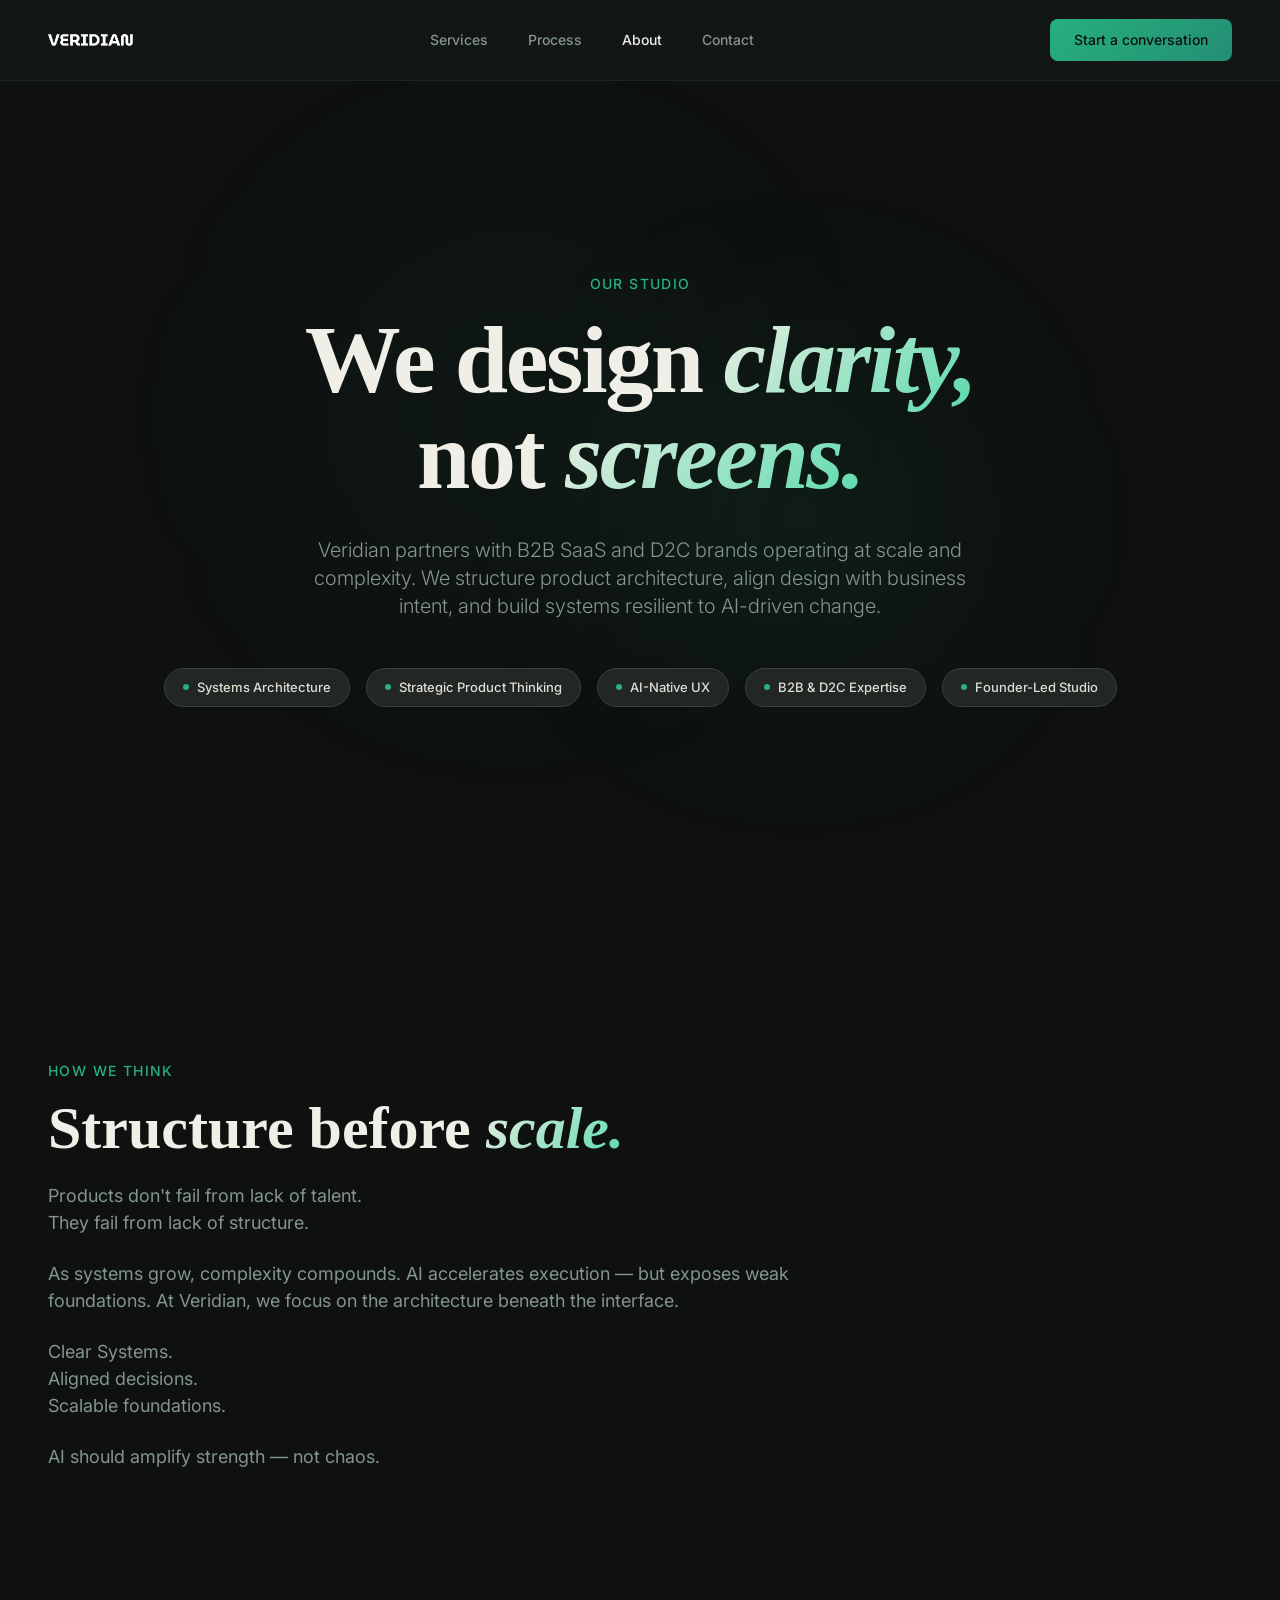
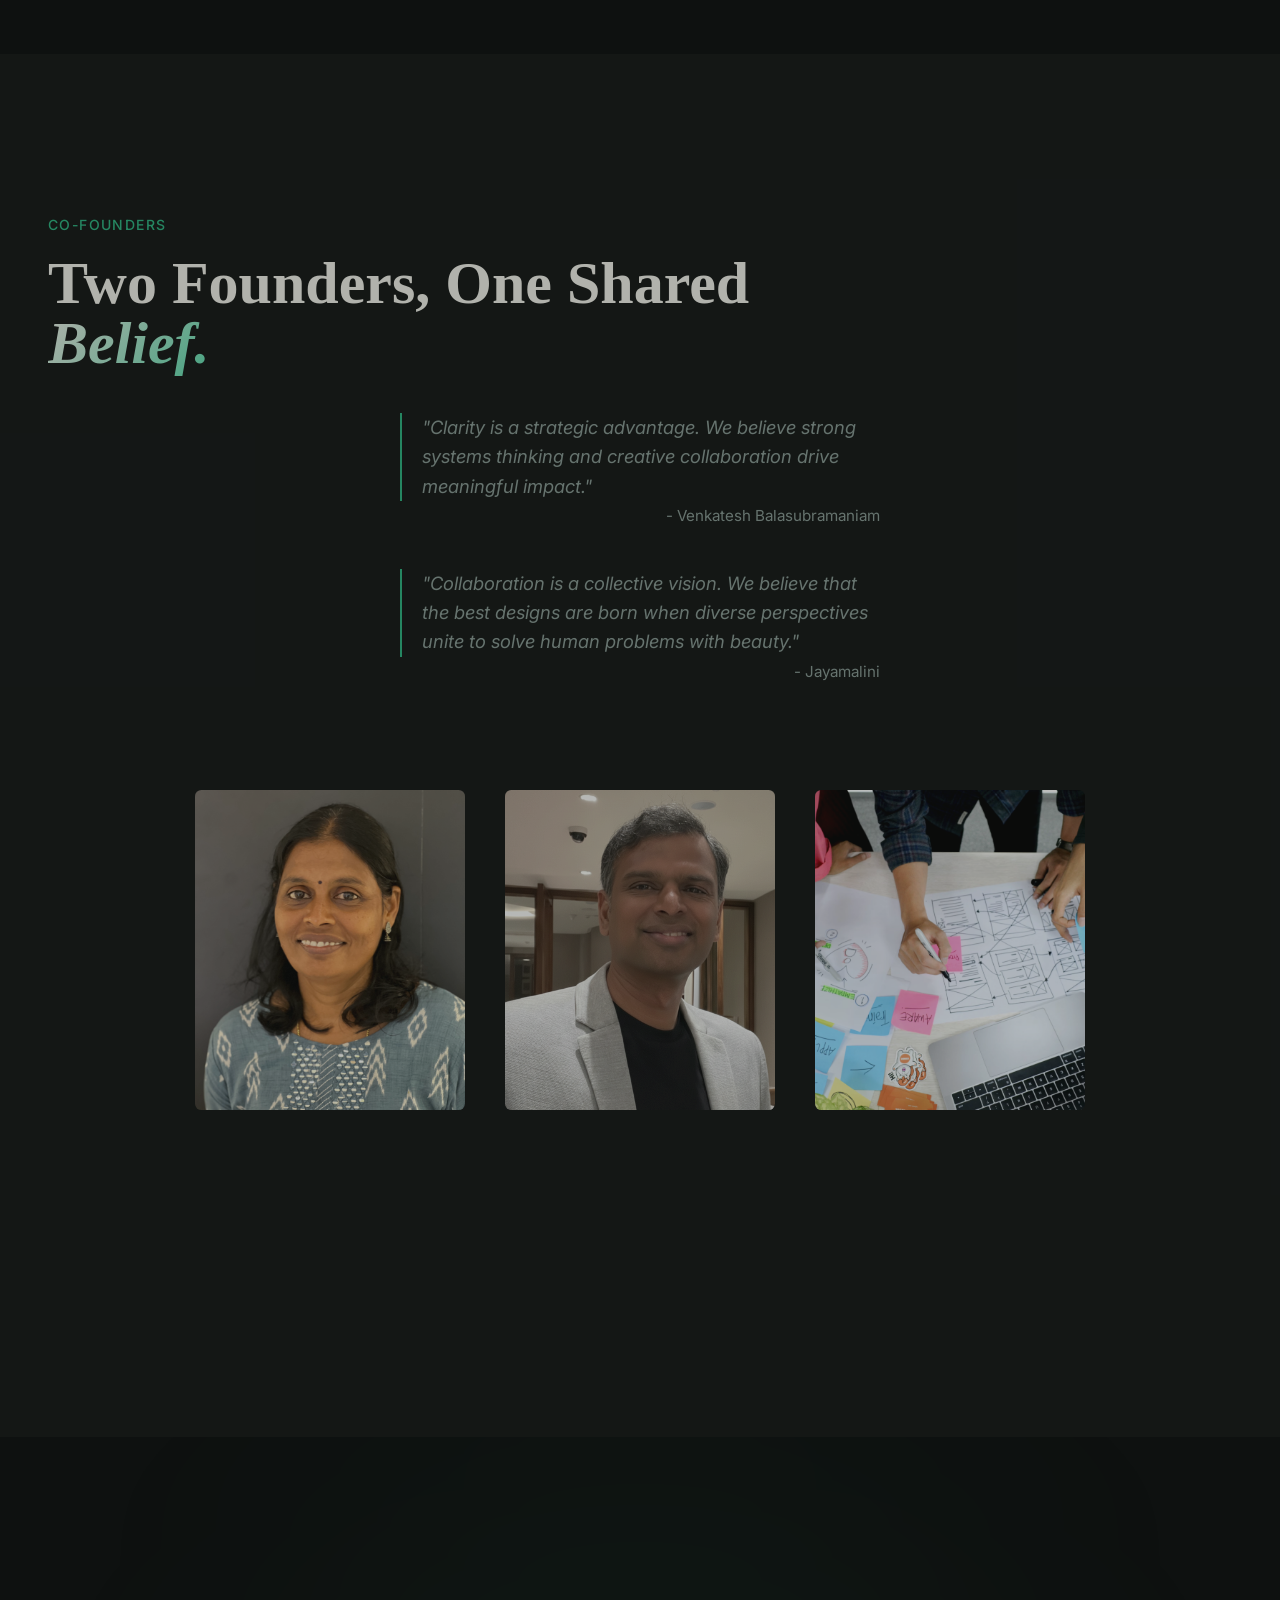
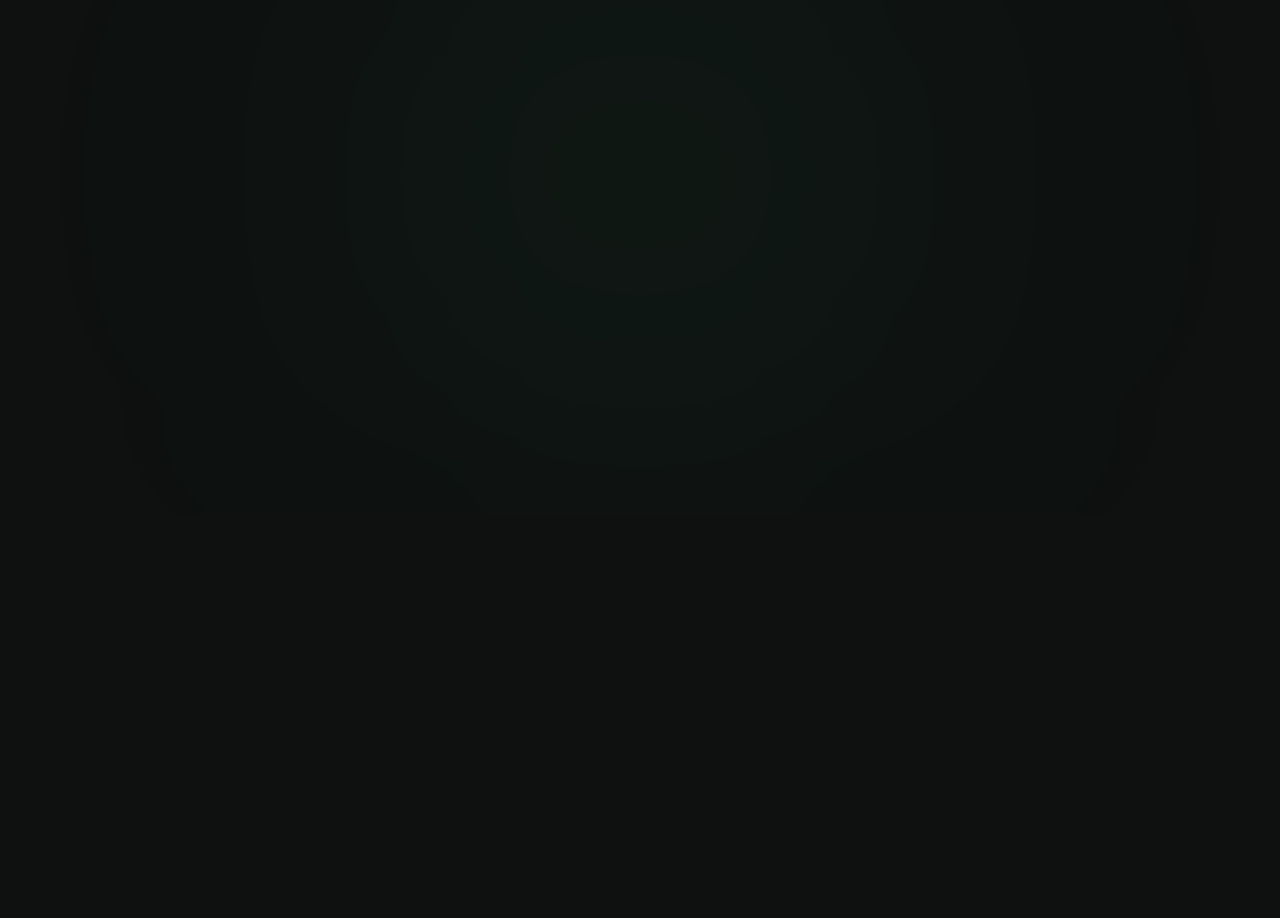
==== commit 65406218: "script rework and image gallery mobile first approach" ====
--- a/about.html
+++ b/about.html
@@ -176,11 +176,8 @@
       </section>
 
       <!-- ===== Co-Founders ===== -->
-      <section
-        id="founder"
-        class="section section-alt"
-        aria-labelledby="founder-heading"
-      >
+      <section id="founder" class="section" aria-labelledby="founder-heading">
+        <div class="section-bg" aria-hidden="true"></div>
         <div class="container">
           <!-- Label fades up first -->
           <div class="section-header fade-in cofounder-section-header">
@@ -210,7 +207,7 @@
           </blockquote>
           <!-- Attribution fades up just after -->
           <div class="founder-panel-quote-authors fade-in-left delay-3">
-            - Jaya Malini
+            - Jayamalini
           </div>
           <br />
 
--- a/css/style.css
+++ b/css/style.css
@@ -434,21 +434,11 @@
   position: relative;
 }
 
-/* Tinted background for alternating sections */
-.section-alt {
-  background: hsla(160, 6%, 14%, 0.2);
-}
-
 /* Full-bleed tinted overlay for sections with overlapping backgrounds */
-.process-bg {
+.section-bg {
   position: absolute;
   inset: 0;
   background: hsla(160, 6%, 14%, 0.3);
-}
-.about-bg {
-  position: absolute;
-  inset: 0;
-  background: hsla(160, 6%, 14%, 0.2);
 }
 
 .section-label {
@@ -855,7 +845,7 @@
 
 /* Hero */
 .contact-hero {
-  padding-top: 128px;
+  padding-top: 128px !important;
   padding-bottom: 3rem;
   text-align: center;
   position: relative;
@@ -1363,29 +1353,72 @@
   display: block;
 }
 
-/* Image gallery */
+/* Image gallery — mobile first */
 .founder-panel-images {
-  display: flex;
-  justify-content: center;
-  align-items: center;
-  gap: 2.5rem;
-  margin-bottom: 2rem;
-}
+  display: grid;
+  grid-template-columns: 1fr 1fr;
+  grid-template-rows: 180px 180px;
+  gap: 1.5rem;
+  align-items: stretch;
+  margin-bottom: 0;
+}
+
 .founder-img-col {
   display: flex;
   flex-direction: column;
   align-items: center;
 }
-.founder-img-col-side {
-  margin-top: 40px;
-}
+
+/* Top-right: first side image (cofounder portrait) */
+.founder-img-col-side:first-child {
+  grid-column: 2;
+  grid-row: 1 / 3;
+  margin-top: 0;
+  height: calc(360px + 0.4rem);
+}
+.founder-img-col-side:first-child .founder-img-side {
+  width: 100%;
+  height: 100%;
+  object-fit: cover;
+  object-position: center 15%;
+  border-radius: 0.4rem;
+}
+
+/* Left: centre image spans both rows */
 .founder-img-col-center {
+  grid-column: 1;
+  grid-row: 1 / 3;
   margin-top: 0;
+  height: calc(360px + 0.4rem);
+}
+.founder-img-col-center .founder-img-center {
+  width: 100%;
+  height: 100%;
+  object-fit: cover;
+  object-position: center top;
+  border-radius: 0.4rem;
+}
+
+/* Bottom-right: last side image (team collaboration) — hidden on mobile */
+.founder-img-col-side:last-child {
+  grid-column: 2;
+  grid-row: 2;
+  margin-top: 0;
+  height: 180px;
+  display: none;
+}
+.founder-img-col-side:last-child .founder-img-side {
+  width: 100%;
+  height: 100%;
+  object-fit: cover;
+  object-position: center center;
+  border-radius: 0.4rem;
+  display: none;
 }
 
 .founder-img-side {
-  width: 190px;
-  height: 230px;
+  width: 270px;
+  height: 320px;
   object-fit: cover;
   border-radius: 0.4rem;
   background: var(--bg);
@@ -1403,71 +1436,57 @@
   color: var(--muted-fg);
   line-height: 1.5;
   max-width: 640px;
-  margin: 0 auto;
-}
-
-/* =============================================================================
-   16. Responsive
-   ============================================================================= */
-
-/* --- max-width: 700px — mobile founder gallery grid --- */
-@media (max-width: 700px) {
+  margin: 2rem auto 0;
+}
+
+/* --- min-width: 700px — desktop founder gallery --- */
+@media (min-width: 700px) {
   .founder-panel-images {
-    display: grid;
-    grid-template-columns: 1fr 1fr;
-    grid-template-rows: 180px 180px;
-    gap: 0.4rem;
-    align-items: stretch;
-    margin-bottom: 0;
-  }
-
-  /* Top-right: first side image (cofounder portrait) */
+    display: flex;
+    justify-content: center;
+    align-items: center;
+    gap: 2.5rem;
+    margin-bottom: 2rem;
+  }
+
   .founder-img-col-side:first-child {
-    grid-column: 2;
-    grid-row: 1;
+    grid-column: unset;
+    grid-row: unset;
+    margin-top: 40px;
+    height: auto;
+  }
+  .founder-img-col-side:first-child .founder-img-side {
+    width: 270px;
+    height: 320px;
+    object-position: center center;
+  }
+
+  .founder-img-col-center {
+    grid-column: unset;
+    grid-row: unset;
+    margin-top: 40px;
+    height: auto;
+  }
+  .founder-img-col-center .founder-img-center {
+    width: 270px;
+    height: 320px;
+    object-position: center center;
+  }
+
+  .founder-img-col-side:last-child {
+    display: flex;
+    margin-top: 40px;
+    height: auto;
+  }
+  .founder-img-col-side:last-child .founder-img-side {
+    width: 270px;
+    height: 320px;
+    object-position: center center;
+    display: block;
+  }
+
+  .founder-panel-bio {
     margin-top: 0;
-    height: 180px;
-  }
-  .founder-img-col-side:first-child .founder-img-side {
-    width: 100%;
-    height: 100%;
-    object-fit: cover;
-    object-position: center 15%; /* Show face area, not cut off top */
-    border-radius: 0.4rem;
-  }
-
-  /* Left: centre image spans both rows */
-  .founder-img-col-center {
-    grid-column: 1;
-    grid-row: 1 / 3;
-    margin-top: 0;
-    height: calc(360px + 0.4rem);
-  }
-  .founder-img-col-center .founder-img-center {
-    width: 100%;
-    height: 100%;
-    object-fit: cover;
-    object-position: center top; /* Prioritize top portion for portrait */
-    border-radius: 0.4rem;
-  }
-
-  /* Bottom-right: last side image (team collaboration) */
-  .founder-img-col-side:last-child {
-    grid-column: 2;
-    grid-row: 2;
-    margin-top: 0;
-    height: 180px;
-  }
-  .founder-img-col-side:last-child .founder-img-side {
-    width: 100%;
-    height: 100%;
-    object-fit: cover;
-    object-position: center center; /* Center the team scene */
-    border-radius: 0.4rem;
-  }
-
-  .founder-panel-bio {
-    margin-top: 2rem;
   }
 }
 
@@ -1572,7 +1591,7 @@
 /* --- min-width: 1024px --- */
 @media (min-width: 1024px) {
   .container {
-    padding: 8 3rem;
+    padding: 0 3rem;
   }
 
   .process-grid {
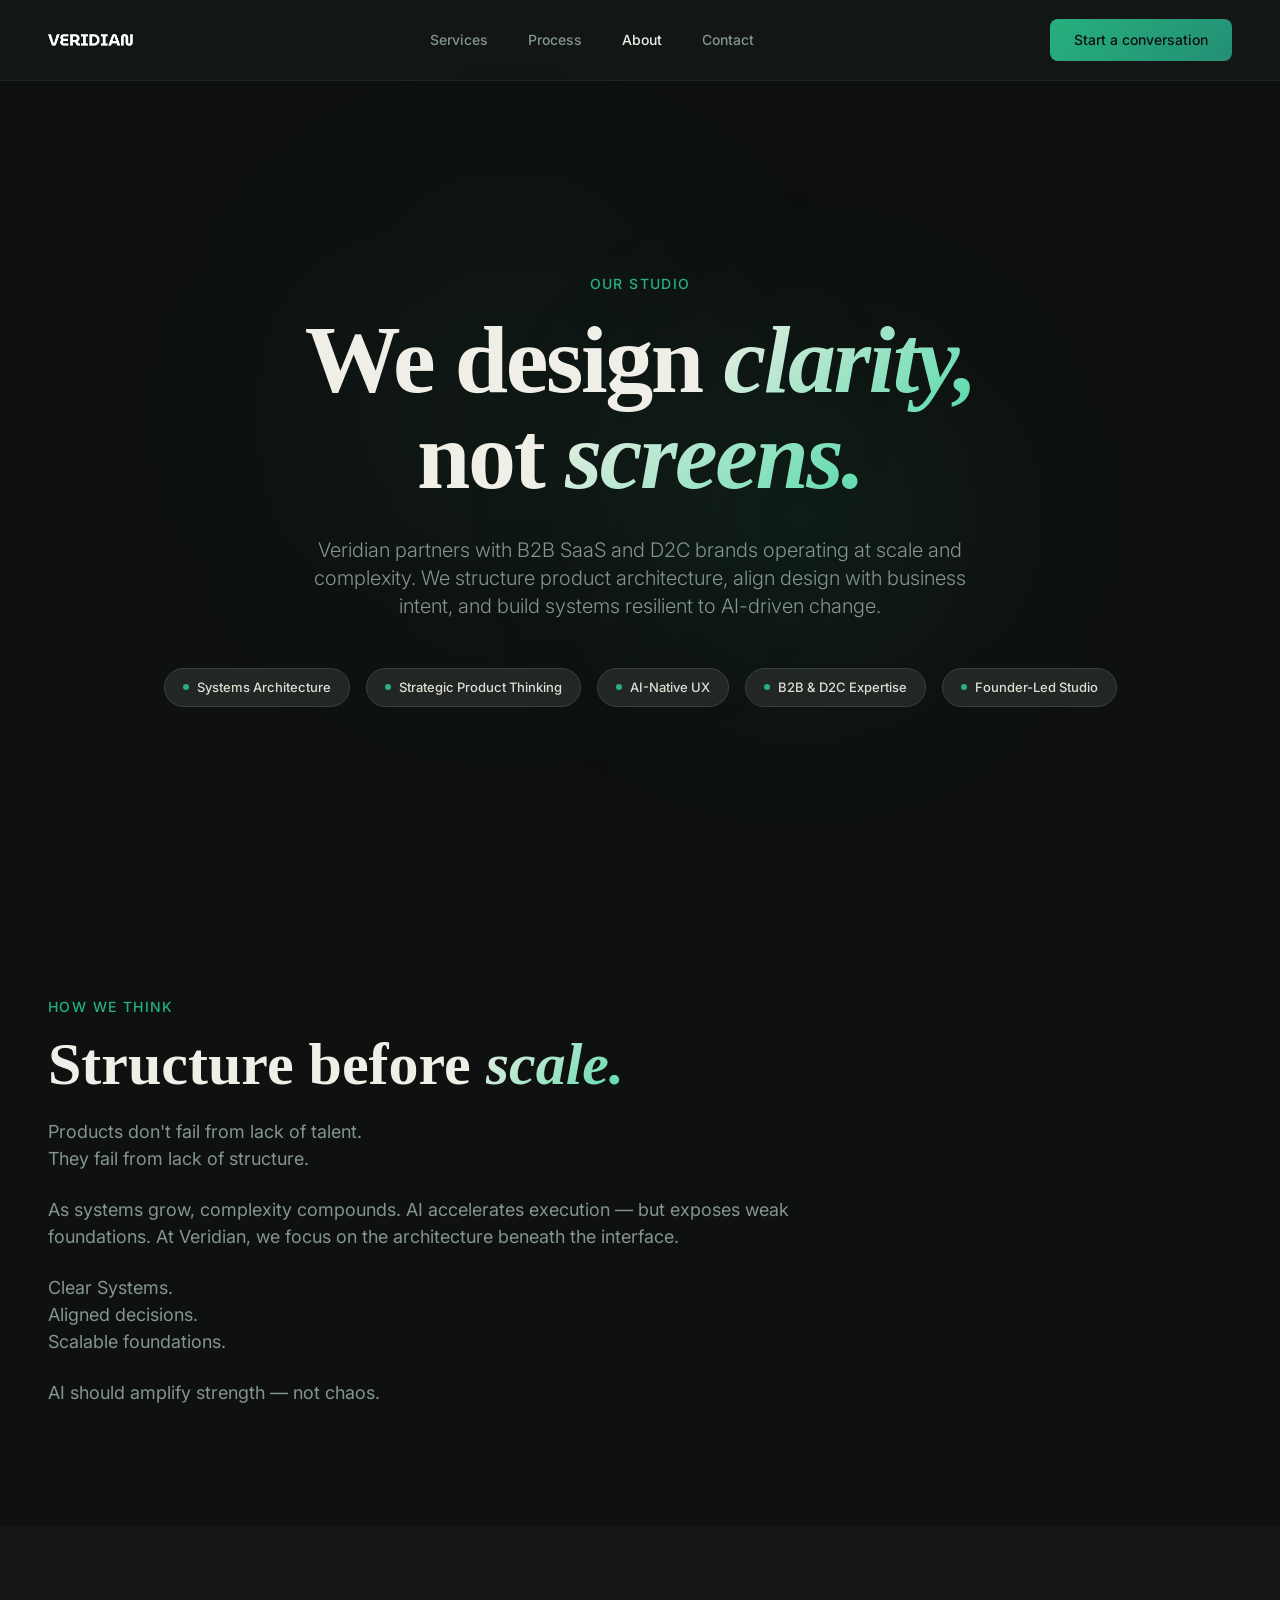
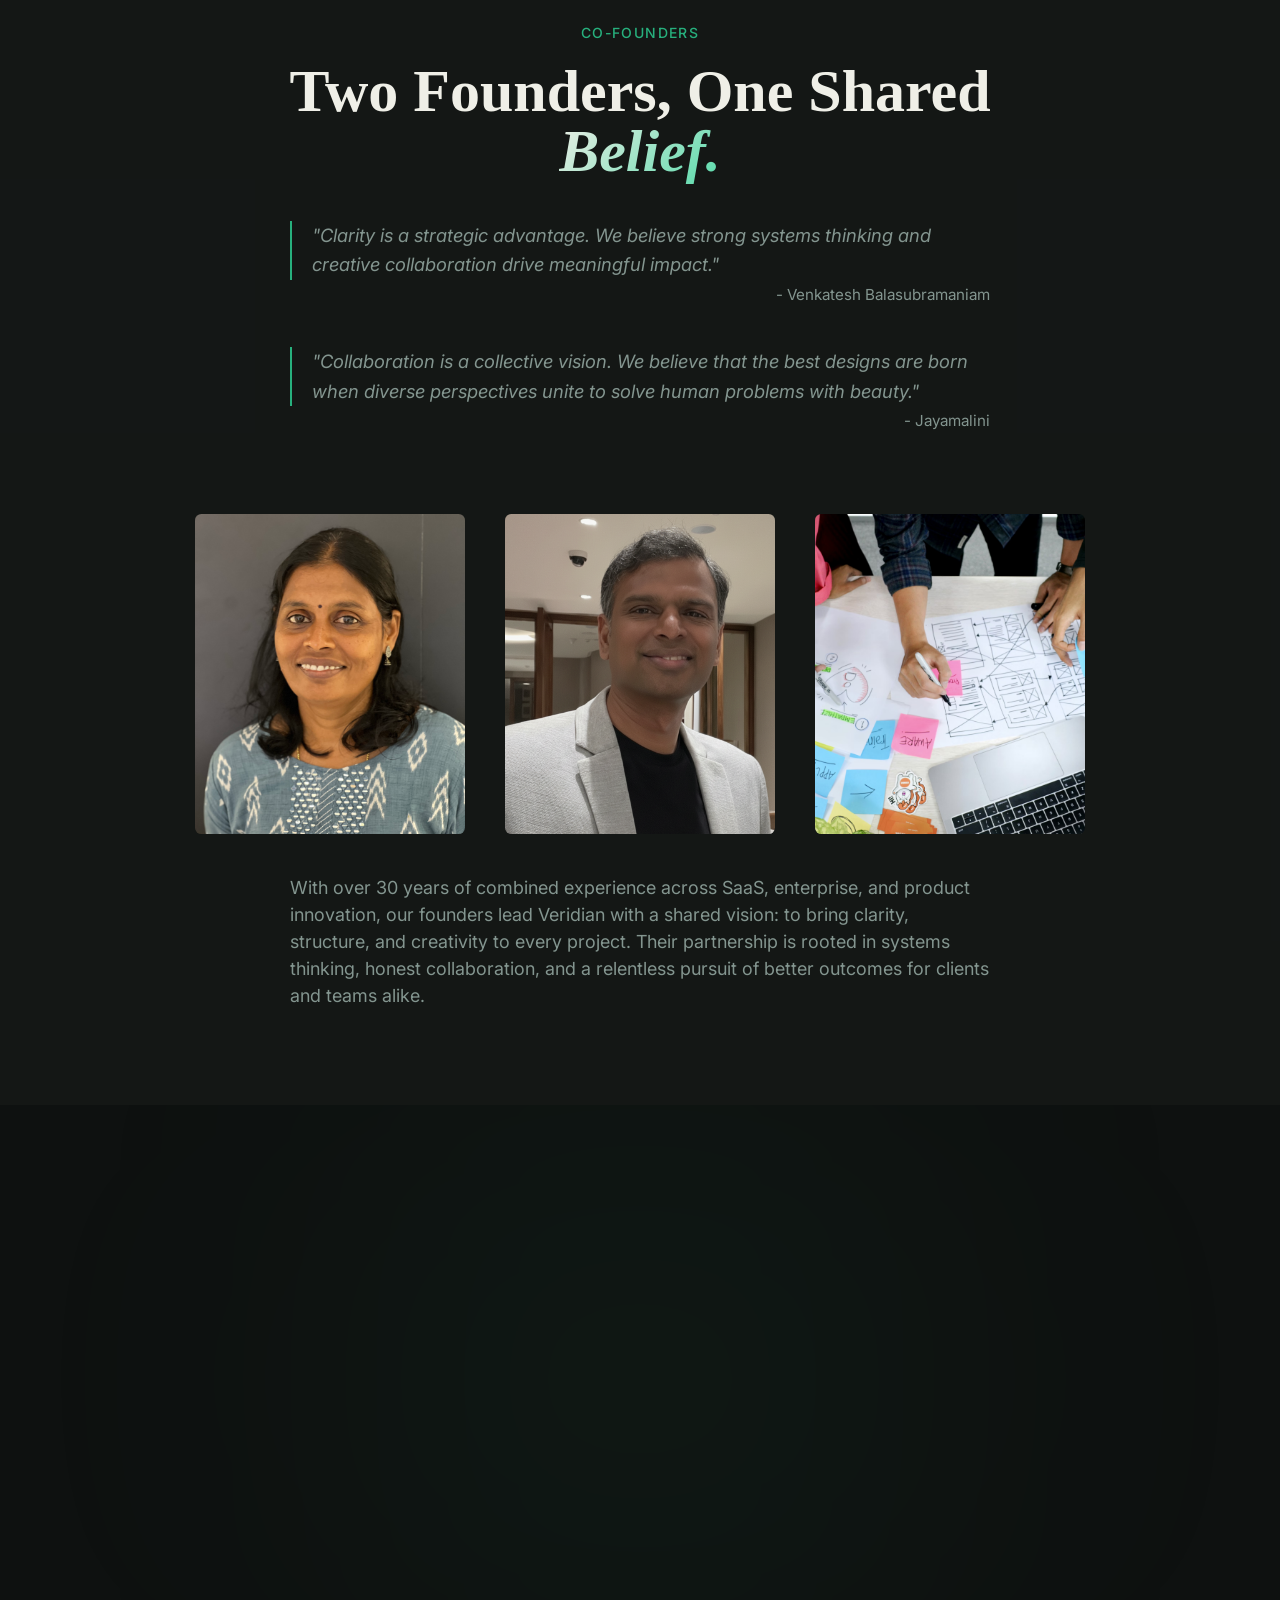
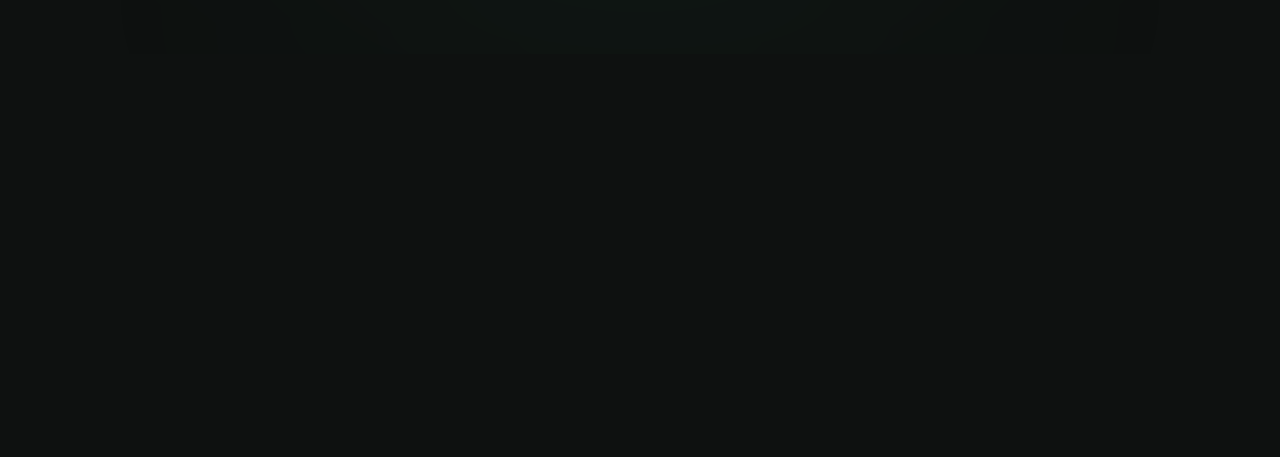
==== commit 5535aead: "spacing adjustments rework" ====
--- a/about.html
+++ b/about.html
@@ -209,7 +209,6 @@
           <div class="founder-panel-quote-authors fade-in-left delay-3">
             - Jayamalini
           </div>
-          <br />
 
           <!-- Images: left photo from left, centre from below, right photo from right -->
           <div class="founder-panel-images">
--- a/css/style.css
+++ b/css/style.css
@@ -430,13 +430,14 @@
    ============================================================================= */
 
 .section {
-  padding: 5rem 0;
+  padding: 4rem 0;
   position: relative;
 }
 
 /* Full-bleed tinted overlay for sections with overlapping backgrounds */
 .section-bg {
   position: absolute;
+  z-index: -1;
   inset: 0;
   background: hsla(160, 6%, 14%, 0.3);
 }
@@ -1330,6 +1331,8 @@
 
 /* Co-founders section header */
 .cofounder-section-header {
+  margin: 0 auto 2.5rem;
+  text-align: center;
   margin-bottom: 2.5rem;
 }
 
@@ -1338,7 +1341,7 @@
   font-size: 1.15rem;
   font-style: italic;
   color: var(--muted-fg);
-  max-width: 480px;
+  max-width: 700px;
   margin: 1.5rem auto 1.2rem;
   padding-left: 1.25rem;
   border-left: 2px solid var(--primary);
@@ -1348,7 +1351,7 @@
   font-size: 0.95rem;
   font-style: normal;
   text-align: right;
-  max-width: 480px;
+  max-width: 700px;
   margin: -1rem auto 2.5rem;
   display: block;
 }
@@ -1435,7 +1438,7 @@
   font-size: 1.125rem;
   color: var(--muted-fg);
   line-height: 1.5;
-  max-width: 640px;
+  max-width: 700px;
   margin: 2rem auto 0;
 }
 
@@ -1503,7 +1506,7 @@
   }
 
   .section {
-    padding: 10rem 0;
+    padding: 6rem 0;
   }
 
   .hero {
@@ -1536,6 +1539,12 @@
     font-size: 3rem;
     line-height: 1.1;
   }
+  .founder-panel-images {
+    margin-bottom: 2.5rem;
+  }
+  .cofounder-section-header {
+    text-align: center;
+  }
   .cta-section h2 {
     font-size: 3rem;
     line-height: 1;
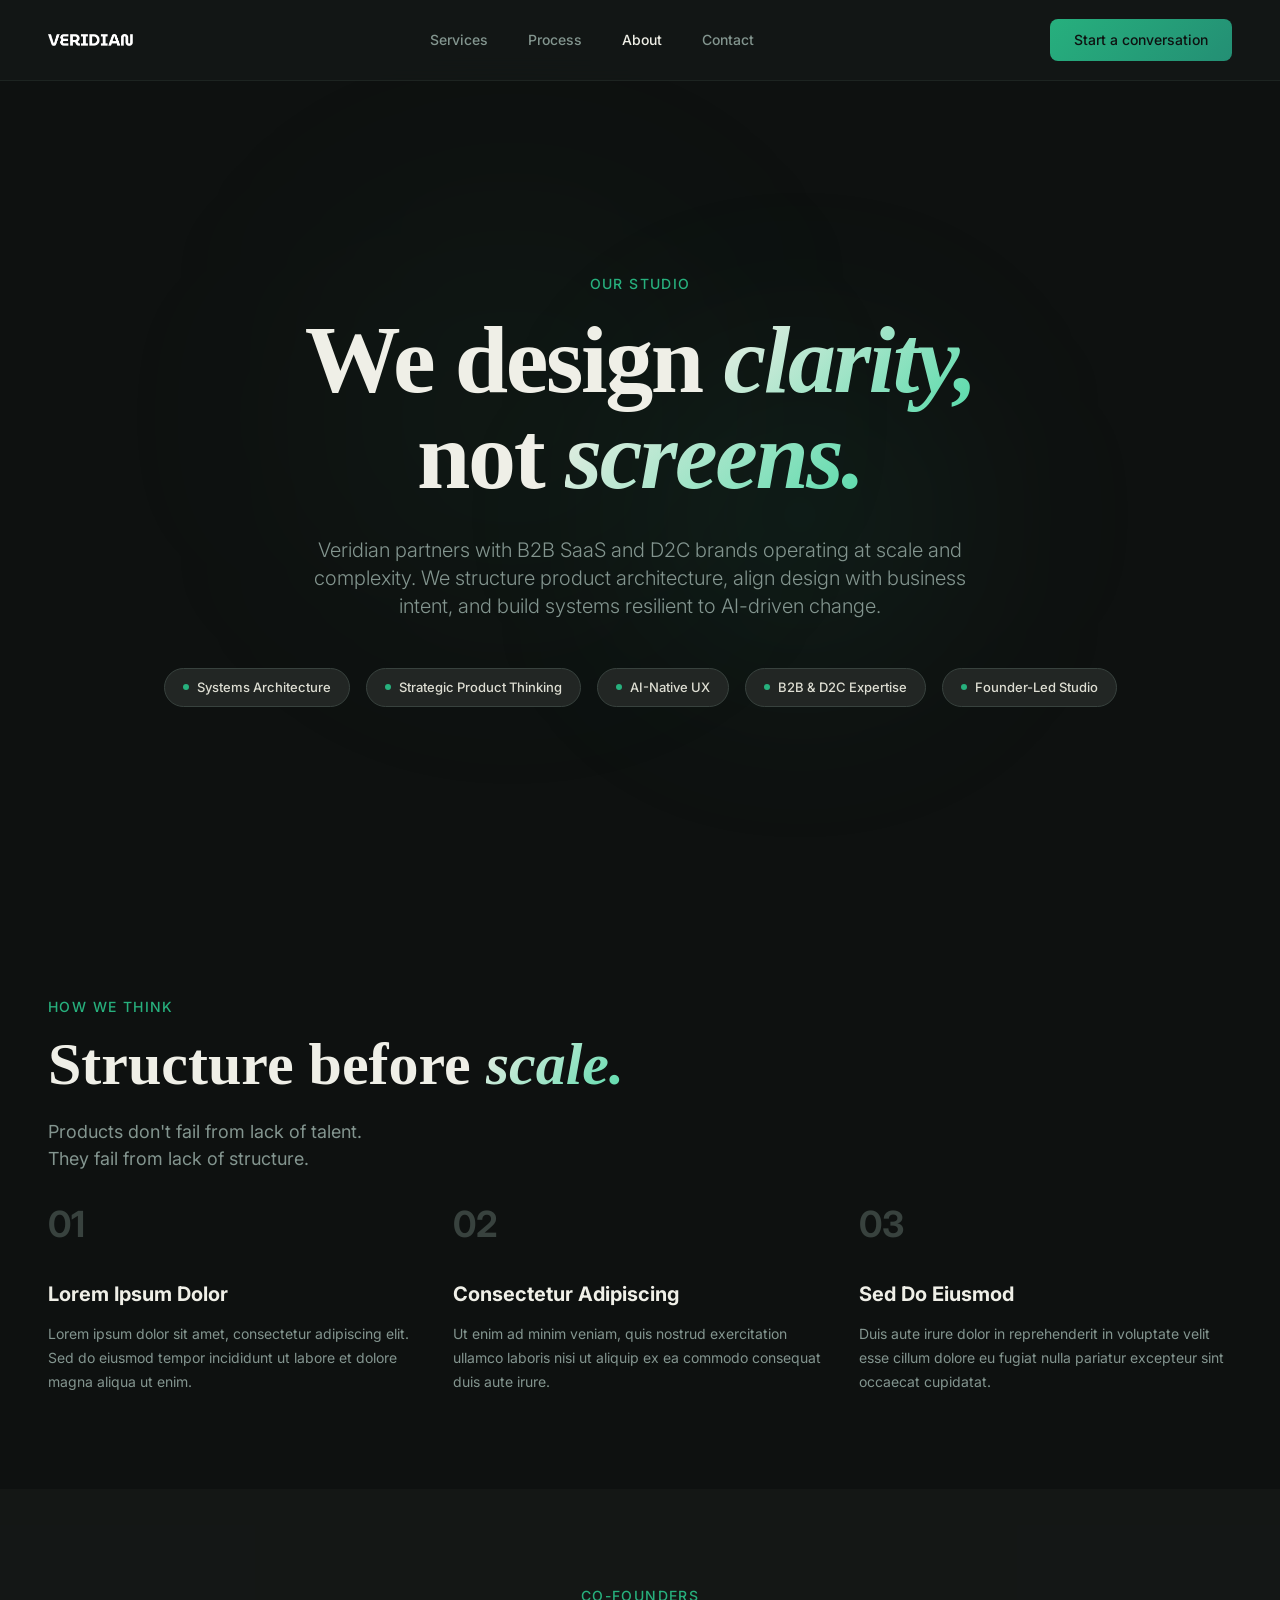
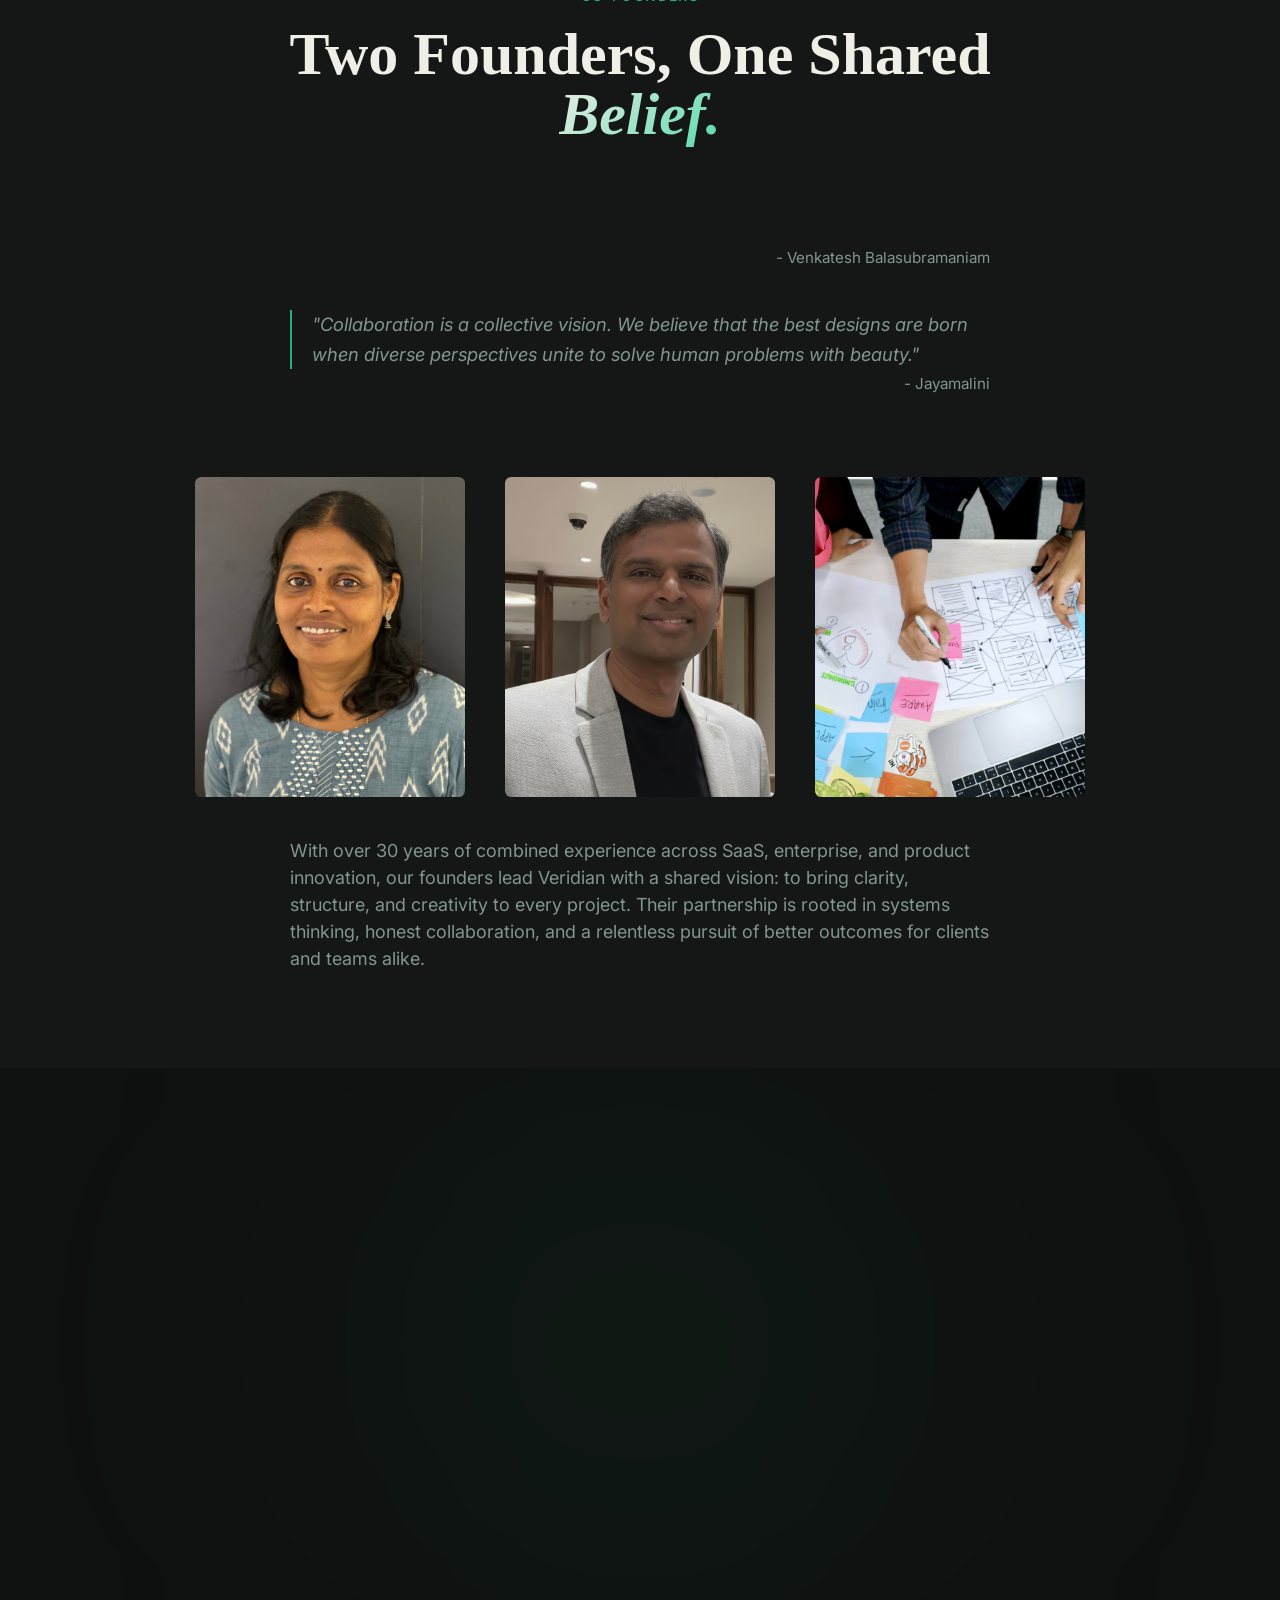
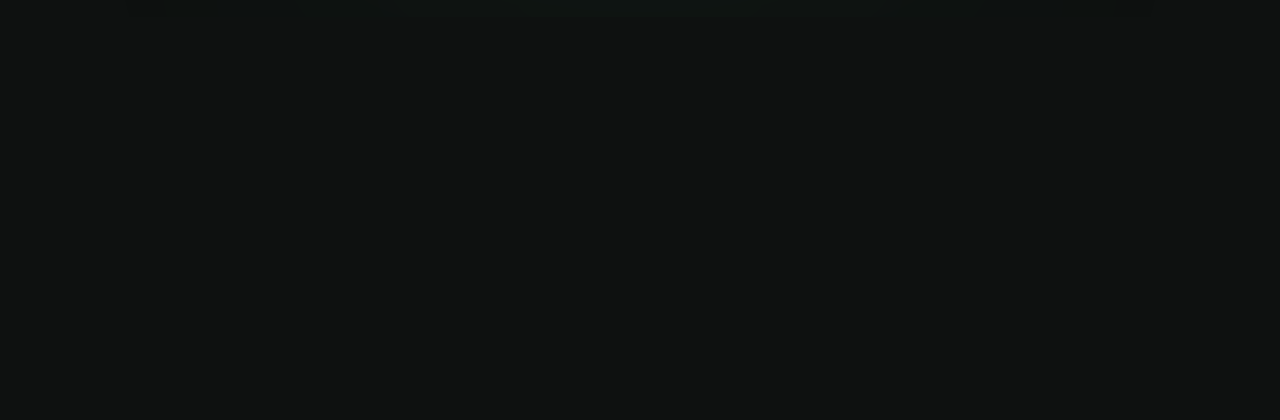
==== commit fc092ff1: "About page how we think section rework" ====
--- a/about.html
+++ b/about.html
@@ -151,7 +151,8 @@
     <main id="main-content">
       <!-- ===== How We Think ===== -->
       <section class="section" aria-labelledby="how-we-think-heading">
-        <div class="container">
+        <div class="process-bg" aria-hidden="true"></div>
+        <div class="container section-z">
           <div class="section-header fade-in delay-4">
             <span class="section-label">How we think</span>
             <h2 id="how-we-think-heading" class="section-heading">
@@ -162,15 +163,40 @@
               Products don't fail from lack of talent.<br />
               They fail from lack of structure.
             </p>
-            <p class="section-sub">
-              As systems grow, complexity compounds. AI accelerates execution —
-              but exposes weak foundations. At Veridian, we focus on the
-              architecture beneath the interface.
-            </p>
-            <p class="section-sub">
-              Clear Systems.<br />Aligned decisions.<br />Scalable foundations.
-            </p>
-            <p class="section-sub">AI should amplify strength — not chaos.</p>
+          </div>
+          <div class="think-grid">
+            <div class="step fade-in delay-1">
+              <div class="step-header">
+                <span class="step-number">01</span>
+              </div>
+              <h3>Lorem Ipsum Dolor</h3>
+              <p>
+                Lorem ipsum dolor sit amet, consectetur adipiscing elit. Sed do
+                eiusmod tempor incididunt ut labore et dolore magna aliqua ut
+                enim.
+              </p>
+            </div>
+            <div class="step fade-in delay-2">
+              <div class="step-header">
+                <span class="step-number">02</span>
+              </div>
+              <h3>Consectetur Adipiscing</h3>
+              <p>
+                Ut enim ad minim veniam, quis nostrud exercitation ullamco
+                laboris nisi ut aliquip ex ea commodo consequat duis aute irure.
+              </p>
+            </div>
+            <div class="step fade-in delay-3">
+              <div class="step-header">
+                <span class="step-number">03</span>
+              </div>
+              <h3>Sed Do Eiusmod</h3>
+              <p>
+                Duis aute irure dolor in reprehenderit in voluptate velit esse
+                cillum dolore eu fugiat nulla pariatur excepteur sint occaecat
+                cupidatat.
+              </p>
+            </div>
           </div>
         </div>
       </section>
--- a/css/style.css
+++ b/css/style.css
@@ -1,5 +1,5 @@
 /* =============================================================================
-   Veridian Design Studio — style.css
+   Veridian Design Studio - style.css
    Sections:
      1.  Reset
      2.  Variables
@@ -15,8 +15,9 @@
     12.  CTA
     13.  Footer
     14.  Contact Page
-    15.  About Page — Founders
-    16.  Responsive
+    15.  About Page - Founders
+    16.  About page - Think Grid
+    17.  Responsive
    ============================================================================= */
 
 /* =============================================================================
@@ -384,7 +385,7 @@
 }
 
 .hero h1 {
-  font-size: 3rem;
+  font-size: 2.2rem;
   font-weight: 700;
   line-height: 1;
   letter-spacing: -0.015em;
@@ -1442,6 +1443,20 @@
   margin: 2rem auto 0;
 }
 
+/* =============================================================================
+   16. Think grid - About page
+   ============================================================================= */
+
+/* How We Think grid */
+.think-grid {
+  display: grid;
+  gap: 2rem;
+}
+
+/* =============================================================================
+   17.  Responsive css
+   ============================================================================= */
+
 /* --- min-width: 700px — desktop founder gallery --- */
 @media (min-width: 700px) {
   .founder-panel-images {
@@ -1539,6 +1554,9 @@
     font-size: 3rem;
     line-height: 1.1;
   }
+  .think-grid {
+    grid-template-columns: 1fr 1fr 1fr;
+  }
   .founder-panel-images {
     margin-bottom: 2.5rem;
   }
@@ -1621,7 +1639,9 @@
   .cta-section h2 {
     font-size: 4.5rem;
   }
-
+  .think-grid {
+    grid-template-columns: repeat(3, 1fr);
+  }
   .contact-grid {
     grid-template-columns: 5fr 7fr;
     gap: 5rem;
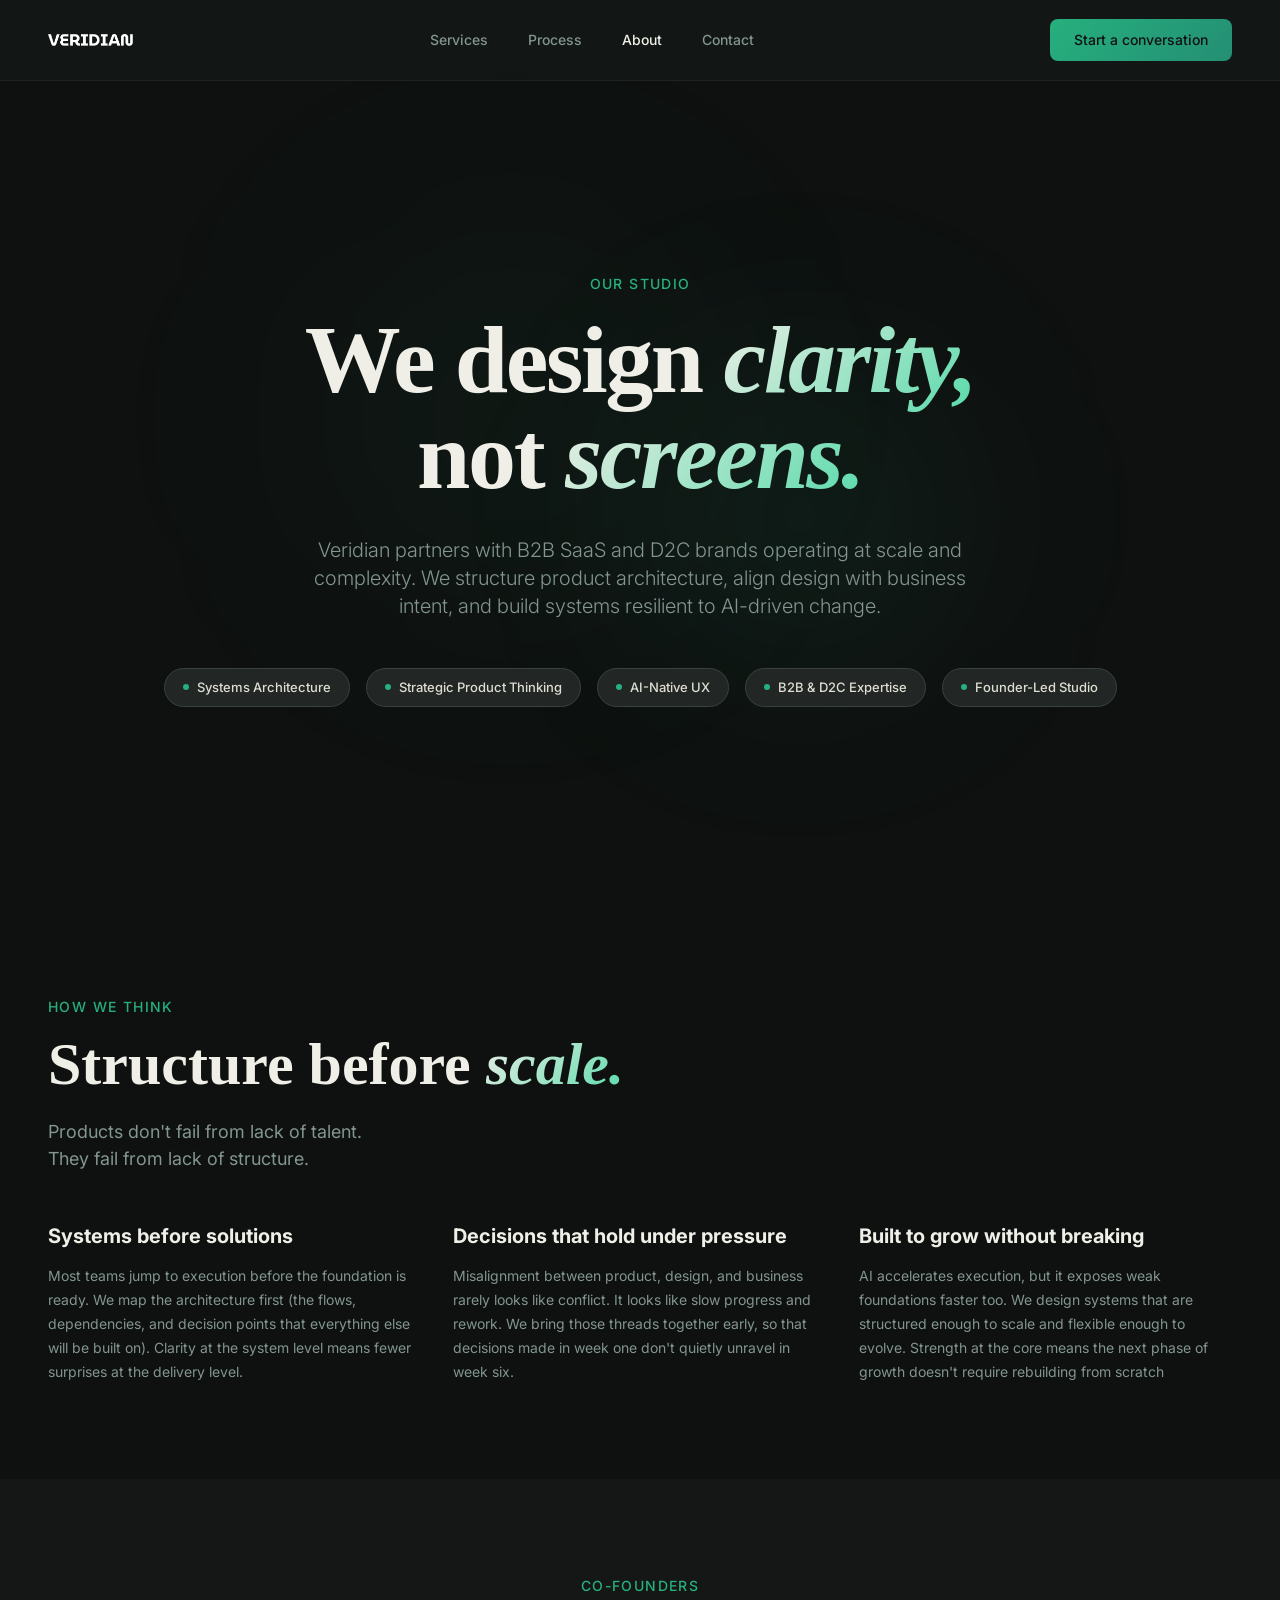
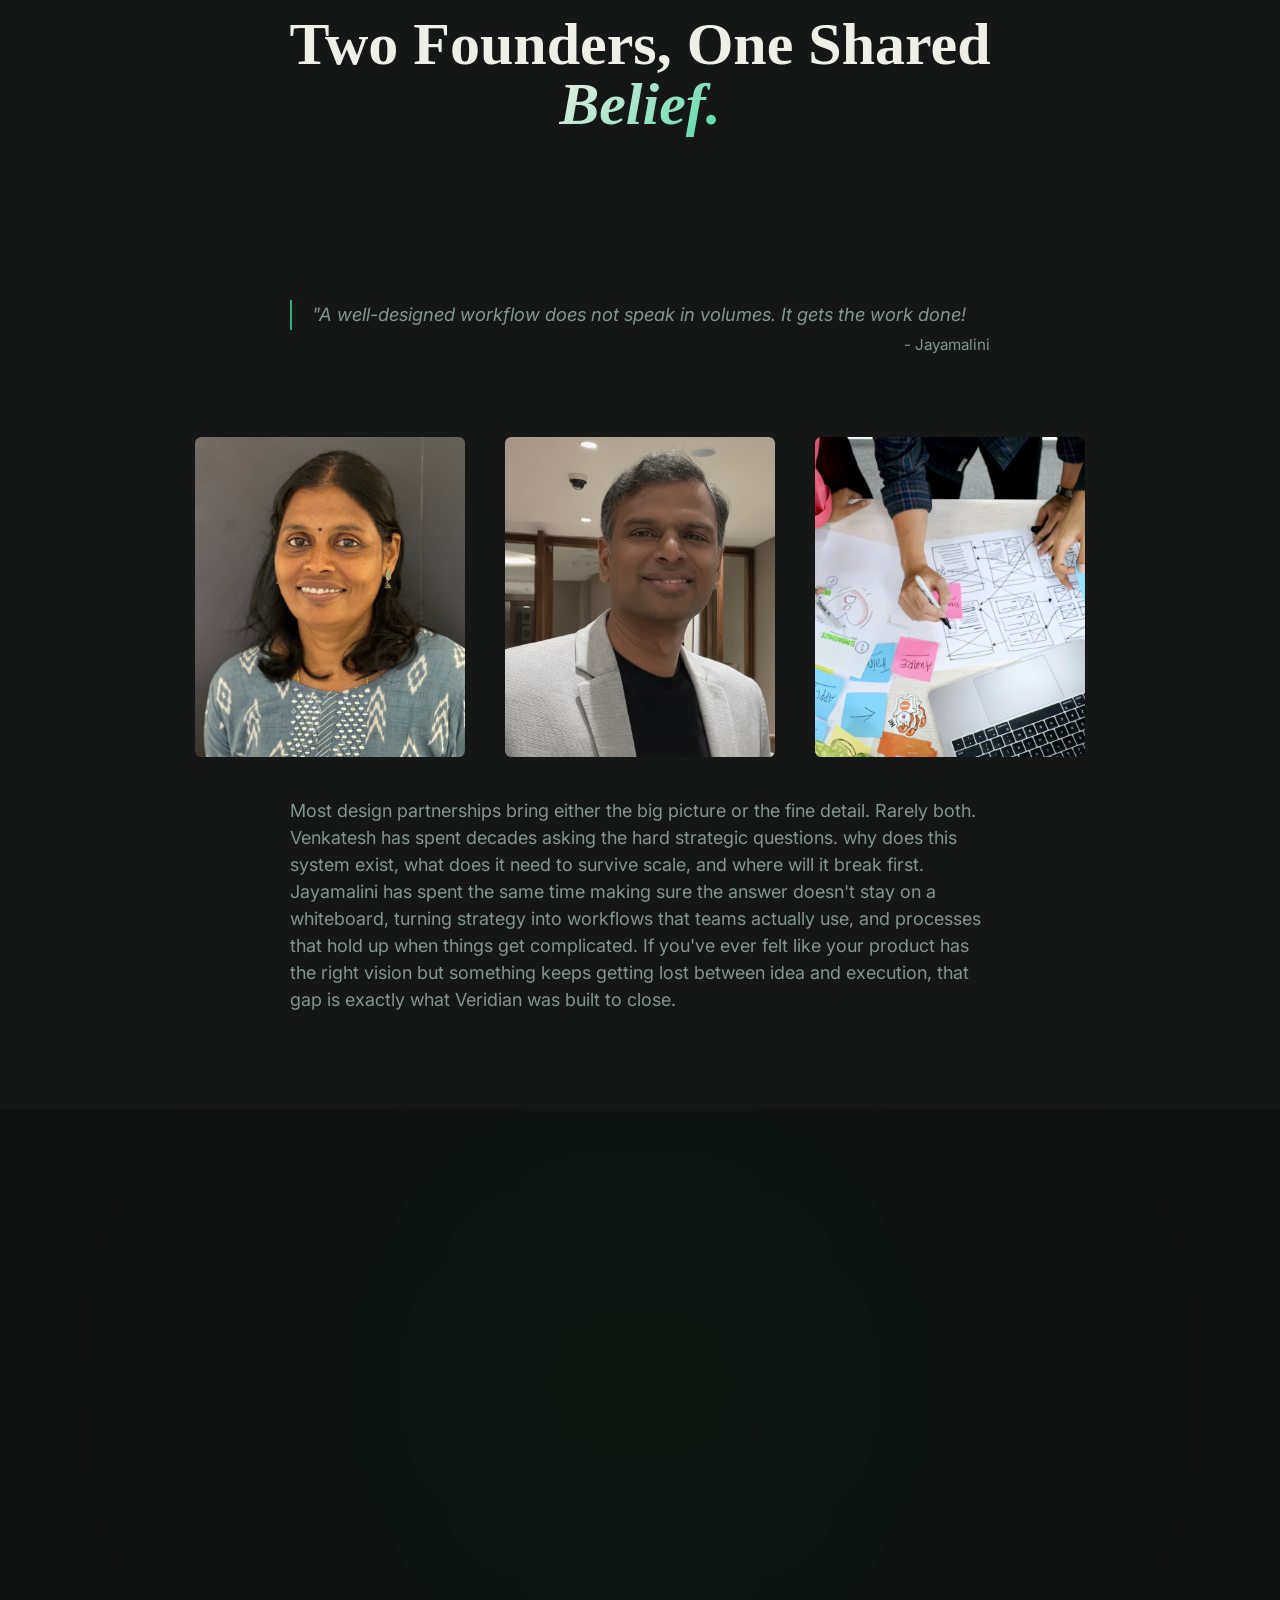
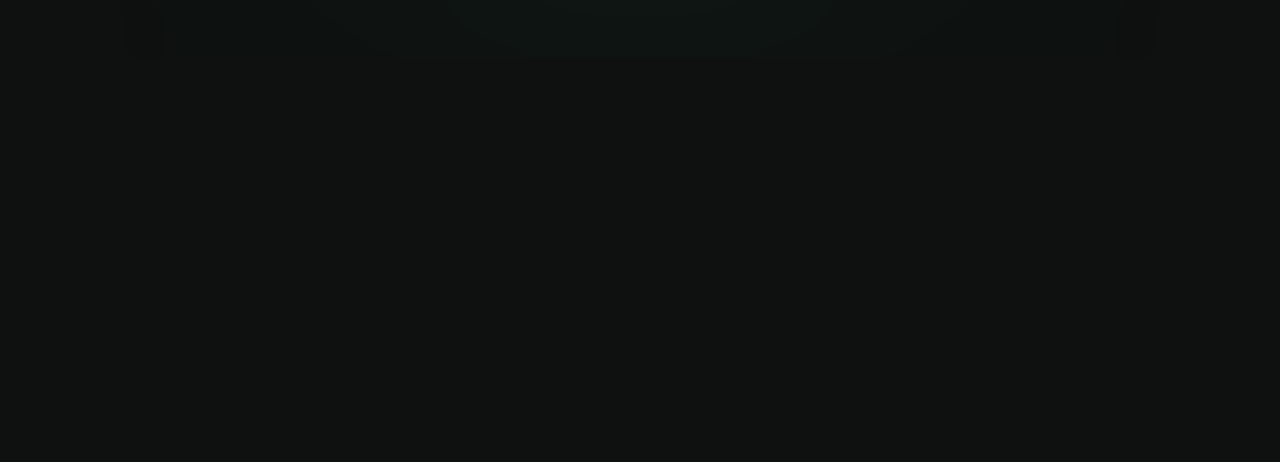
==== commit 263ea6fb: "content: update about page copy - Rewrite co-founders bio to reflect individual founder voices - Upd" ====
--- a/about.html
+++ b/about.html
@@ -3,7 +3,7 @@
   <head>
     <meta charset="UTF-8" />
     <meta name="viewport" content="width=device-width, initial-scale=1.0" />
-    <title>About — Veridian Design Studio</title>
+    <title>About: Veridian Design Studio</title>
     <meta
       name="description"
       content="Veridian Design Studio simplifies complex product experiences, scales design systems, and aligns design with real business intent. India-based, globally trusted."
@@ -11,7 +11,7 @@
     <meta name="author" content="Veridian Design Studio" />
     <meta
       property="og:title"
-      content="About Veridian Design Studio — We Design Outcomes, Not Screens"
+      content="About Veridian Design Studio: We Design Outcomes, Not Screens"
     />
     <meta
       property="og:description"
@@ -166,35 +166,33 @@
           </div>
           <div class="think-grid">
             <div class="step fade-in delay-1">
-              <div class="step-header">
-                <span class="step-number">01</span>
-              </div>
-              <h3>Lorem Ipsum Dolor</h3>
+              <div class="step-header"></div>
+              <h3>Systems before solutions</h3>
               <p>
-                Lorem ipsum dolor sit amet, consectetur adipiscing elit. Sed do
-                eiusmod tempor incididunt ut labore et dolore magna aliqua ut
-                enim.
+                Most teams jump to execution before the foundation is ready. We
+                map the architecture first (the flows, dependencies, and
+                decision points that everything else will be built on). Clarity
+                at the system level means fewer surprises at the delivery level.
               </p>
             </div>
             <div class="step fade-in delay-2">
-              <div class="step-header">
-                <span class="step-number">02</span>
-              </div>
-              <h3>Consectetur Adipiscing</h3>
+              <div class="step-header"></div>
+              <h3>Decisions that hold under pressure</h3>
               <p>
-                Ut enim ad minim veniam, quis nostrud exercitation ullamco
-                laboris nisi ut aliquip ex ea commodo consequat duis aute irure.
+                Misalignment between product, design, and business rarely looks
+                like conflict. It looks like slow progress and rework. We bring
+                those threads together early, so that decisions made in week one
+                don't quietly unravel in week six.
               </p>
             </div>
             <div class="step fade-in delay-3">
-              <div class="step-header">
-                <span class="step-number">03</span>
-              </div>
-              <h3>Sed Do Eiusmod</h3>
+              <div class="step-header"></div>
+              <h3>Built to grow without breaking</h3>
               <p>
-                Duis aute irure dolor in reprehenderit in voluptate velit esse
-                cillum dolore eu fugiat nulla pariatur excepteur sint occaecat
-                cupidatat.
+                AI accelerates execution, but it exposes weak foundations faster
+                too. We design systems that are structured enough to scale and
+                flexible enough to evolve. Strength at the core means the next
+                phase of growth doesn't require rebuilding from scratch
               </p>
             </div>
           </div>
@@ -227,9 +225,8 @@
           <blockquote
             class="founder-panel-quote founder-panel-quote--second fade-in-right delay-2"
           >
-            "Collaboration is a collective vision. We believe that the best
-            designs are born when diverse perspectives unite to solve human
-            problems with beauty."
+            "A well-designed workflow does not speak in volumes. It gets the
+            work done!
           </blockquote>
           <!-- Attribution fades up just after -->
           <div class="founder-panel-quote-authors fade-in-left delay-3">
@@ -267,12 +264,16 @@
 
           <!-- Bio fades up last -->
           <div class="founder-panel-bio fade-in delay-3">
-            With over 30 years of combined experience across SaaS, enterprise,
-            and product innovation, our founders lead Veridian with a shared
-            vision: to bring clarity, structure, and creativity to every
-            project. Their partnership is rooted in systems thinking, honest
-            collaboration, and a relentless pursuit of better outcomes for
-            clients and teams alike.
+            Most design partnerships bring either the big picture or the fine
+            detail. Rarely both. Venkatesh has spent decades asking the hard
+            strategic questions. why does this system exist, what does it need
+            to survive scale, and where will it break first. Jayamalini has
+            spent the same time making sure the answer doesn't stay on a
+            whiteboard, turning strategy into workflows that teams actually use,
+            and processes that hold up when things get complicated. If you've
+            ever felt like your product has the right vision but something keeps
+            getting lost between idea and execution, that gap is exactly what
+            Veridian was built to close.
           </div>
         </div>
       </section>
